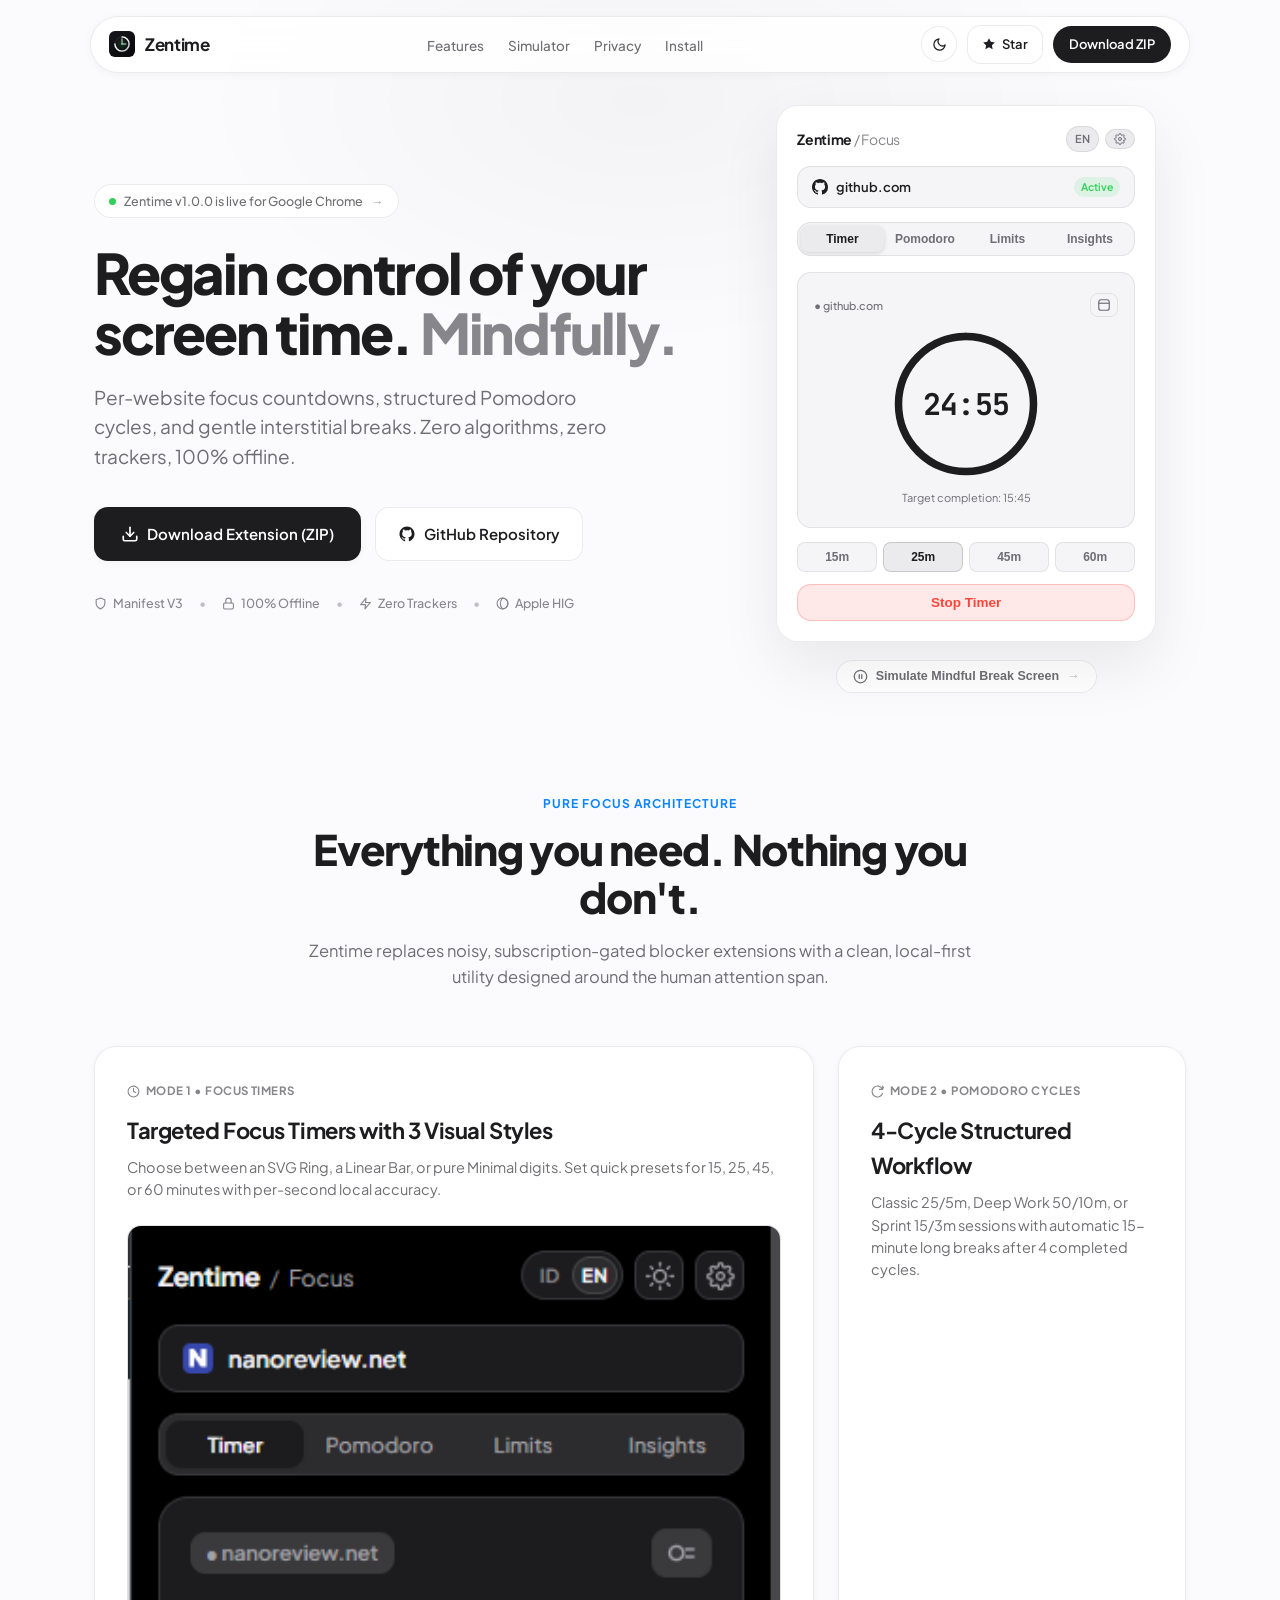
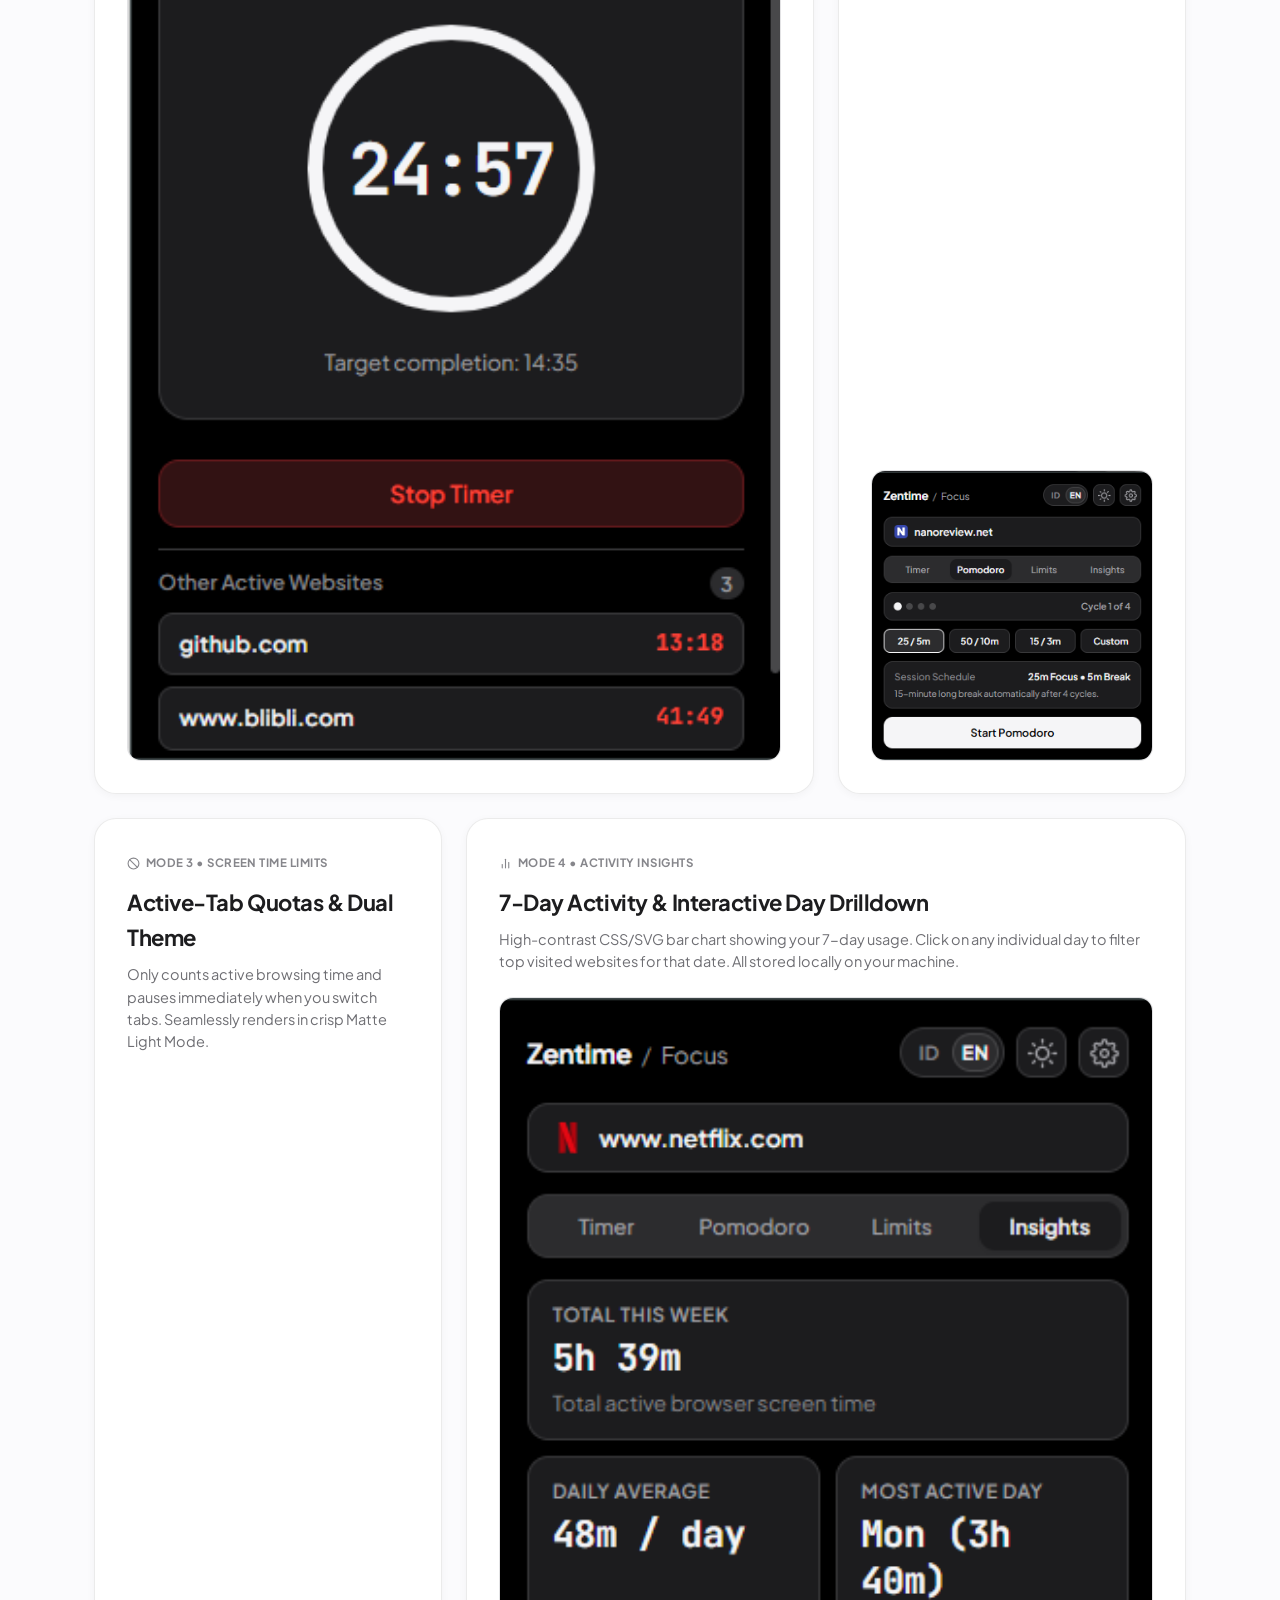
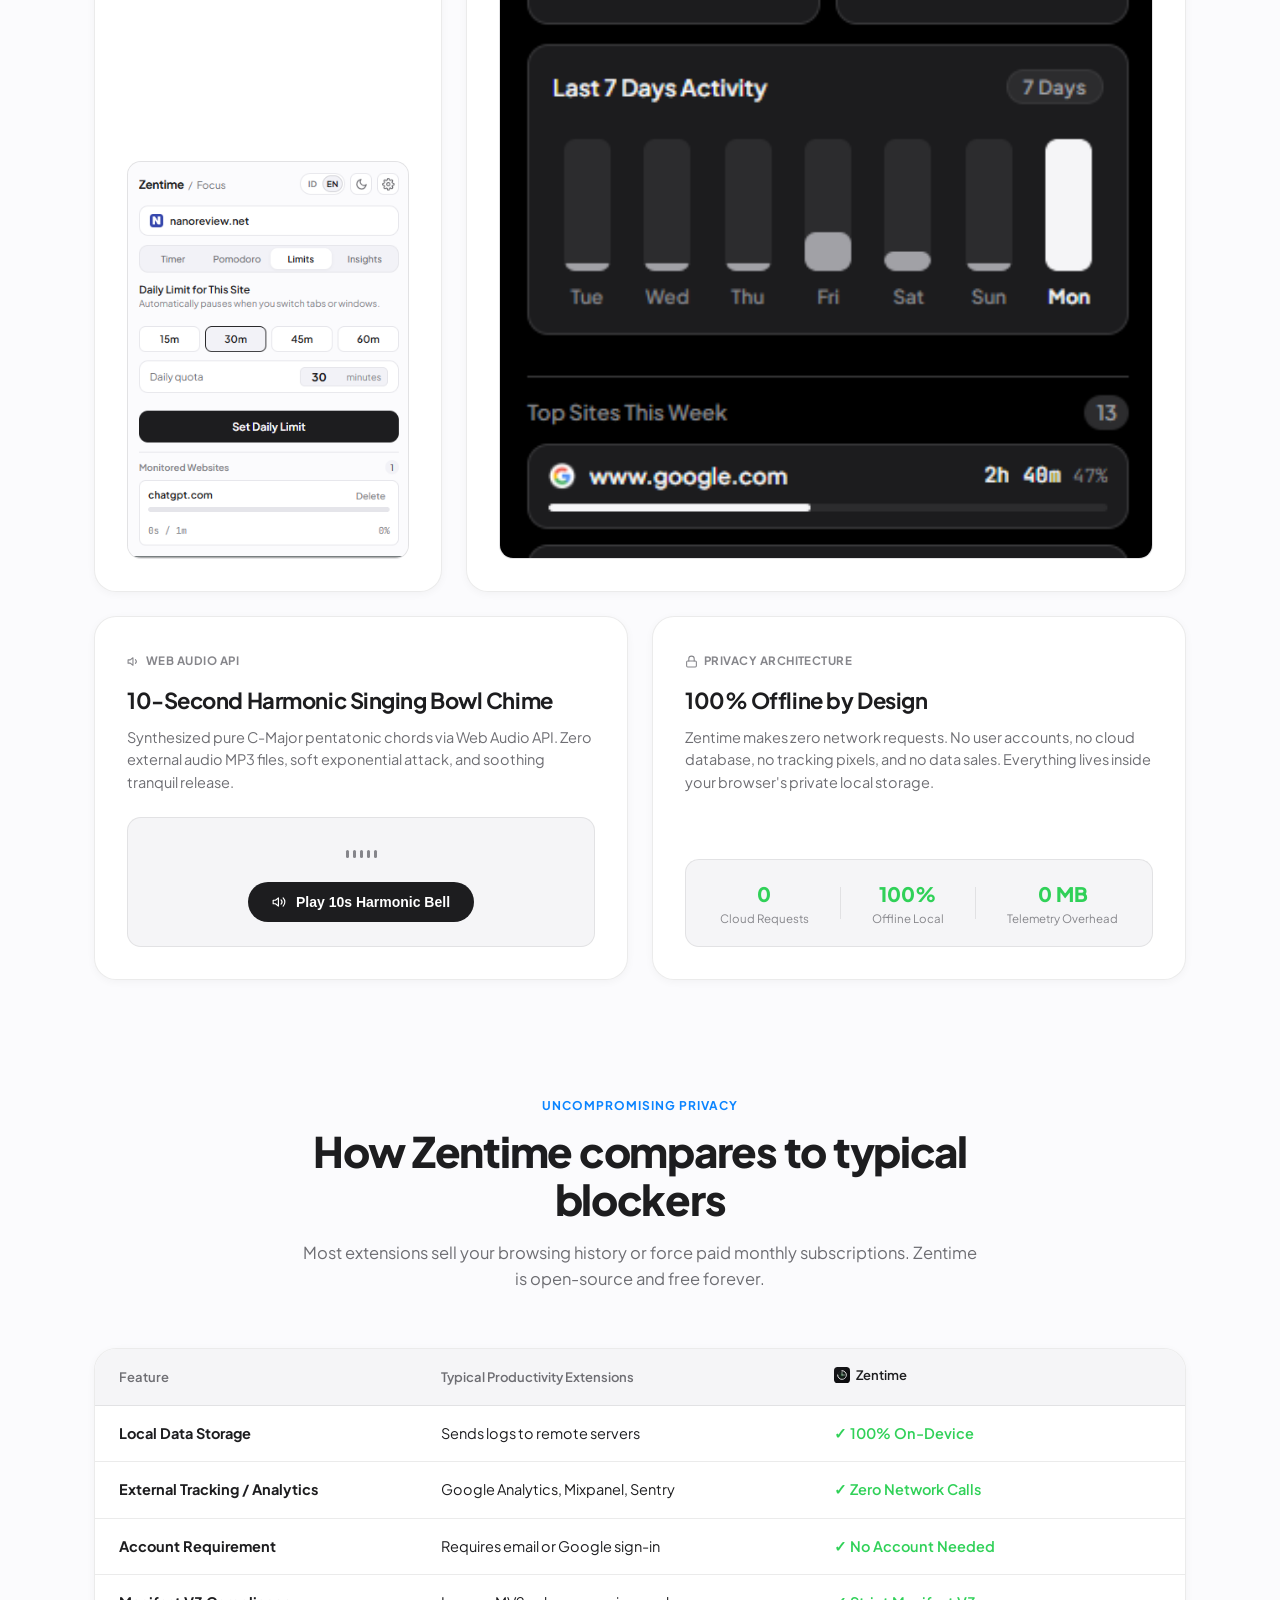
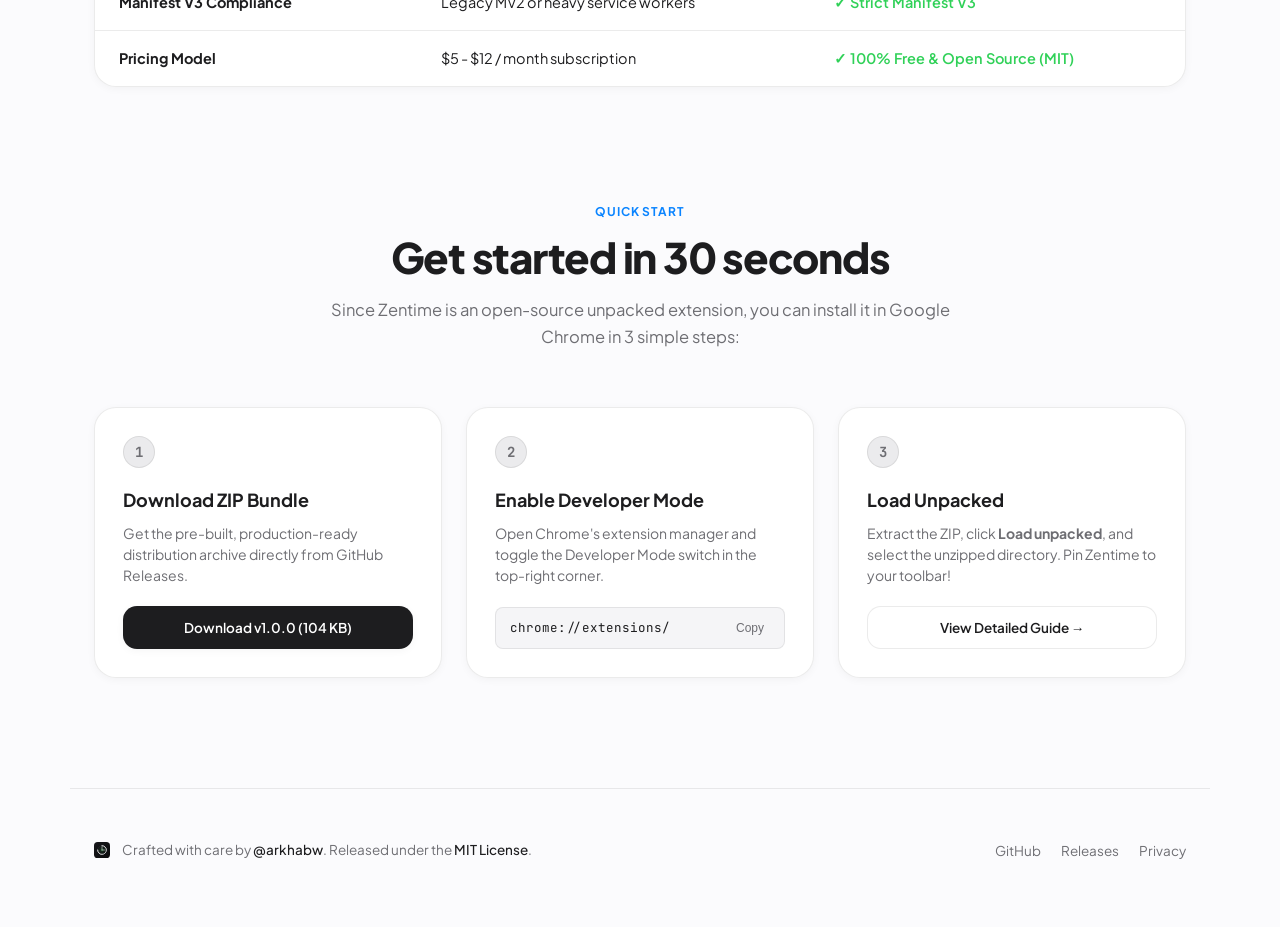
==== docs/index.html @ 9d4a91a0 "feat(branding): apply modern Zen Chrono logo, eliminate icon slop, and upgrade welcome entrance anim" ====
<!DOCTYPE html>
<html lang="en" data-theme="dark">
<head>
  <meta charset="UTF-8">
  <meta name="viewport" content="width=device-width, initial-scale=1.0">
  <title>Zentime — Mindful Focus Countdown & Screen Time Limiter for Chrome</title>
  
  <!-- Meta & SEO -->
  <meta name="description" content="A clean, distraction-free Chrome extension for site-specific focus countdowns, Pomodoro workflows, and daily screen time limits. 100% offline and private.">
  <meta name="keywords" content="chrome extension, focus timer, pomodoro, screen time, productivity, digital wellbeing, website blocker">
  <meta name="author" content="arkhabw">

  <!-- Open Graph / Social Cards -->
  <meta property="og:type" content="website">
  <meta property="og:title" content="Zentime — Mindful Focus Countdown & Screen Time Limiter">
  <meta property="og:description" content="Regain control of your screen time with precision per-website timers and gentle interstitial breaks. Zero trackers, 100% offline.">
  <meta property="og:image" content="assets/preview-timer.png">

  <!-- Favicon -->
  <link rel="icon" type="image/png" sizes="16x16" href="icons/icon16.png">
  <link rel="icon" type="image/png" sizes="48x48" href="icons/icon48.png">
  <link rel="icon" type="image/png" sizes="128x128" href="icons/icon128.png">

  <link rel="stylesheet" href="landing.css">
</head>
<body>

  <!-- Ambient Glow Background -->
  <div class="ambient-glow"></div>

  <!-- Welcome Entrance Curtain (Mindful Zen Reveal) -->
  <div class="welcome-overlay" id="welcomeOverlay" role="dialog" aria-modal="true" aria-label="Welcome to Zentime">
    <div class="welcome-emblem-wrap">
      <div class="welcome-emblem-glow"></div>
      <svg class="welcome-enso-svg" viewBox="0 0 120 120" width="88" height="88">
        <defs>
          <linearGradient id="welcomeArcGrad" x1="0%" y1="0%" x2="100%" y2="100%">
            <stop offset="0%" stop-color="#FFFFFF"/>
            <stop offset="100%" stop-color="#A1A1AA"/>
          </linearGradient>
          <radialGradient id="welcomeAura" cx="50%" cy="50%" r="50%">
            <stop offset="0%" stop-color="#30D158" stop-opacity="0.32"/>
            <stop offset="100%" stop-color="#30D158" stop-opacity="0"/>
          </radialGradient>
        </defs>
        <!-- Orbit track -->
        <circle class="welcome-orbit" cx="60" cy="60" r="44"/>
        <!-- Soft focus aura -->
        <circle cx="60" cy="60" r="44" fill="url(#welcomeAura)"/>
        <!-- Active 270° Enso Ring (animated draw) -->
        <path class="welcome-arc" d="M 60 16 A 44 44 0 1 1 16 60"/>
        <!-- Baton Hands (spring entrance) -->
        <line class="welcome-hand hand-hour" x1="60" y1="60" x2="60" y2="30"/>
        <line class="welcome-hand hand-minute" x1="60" y1="60" x2="84" y2="60"/>
        <!-- Emerald Zen Center -->
        <circle class="welcome-pivot" cx="60" cy="60" r="5"/>
        <circle cx="60" cy="60" r="2" fill="#FFFFFF"/>
      </svg>
    </div>
    <h1 class="welcome-title">Zentime</h1>
    <p class="welcome-sub">Inhale focus &bull; Exhale distraction</p>
    <div class="welcome-hint">Click anywhere to enter</div>
  </div>

  <!-- Floating Navigation Bar -->
  <header class="navbar-wrapper">
    <nav class="navbar">
      <a href="#" class="nav-brand">
        <img src="icons/icon.svg" alt="Zentime" class="nav-logo" width="26" height="26">
        <span>Zentime</span>
      </a>

      <ul class="nav-links">
        <li><a href="#features" class="nav-link">Features</a></li>
        <li><a href="#simulation" class="nav-link">Simulator</a></li>
        <li><a href="#privacy" class="nav-link">Privacy</a></li>
        <li><a href="#download" class="nav-link">Install</a></li>
      </ul>

      <div class="nav-actions">
        <button id="themeToggleBtn" class="theme-toggle-btn" type="button" aria-label="Toggle Theme">
          <svg class="theme-icon-sun" width="15" height="15" viewBox="0 0 24 24" fill="none" stroke="currentColor" stroke-width="2" stroke-linecap="round" stroke-linejoin="round">
            <circle cx="12" cy="12" r="5"></circle>
            <line x1="12" y1="1" x2="12" y2="3"></line>
            <line x1="12" y1="21" x2="12" y2="23"></line>
            <line x1="4.22" y1="4.22" x2="5.64" y2="5.64"></line>
            <line x1="18.36" y1="18.36" x2="19.78" y2="19.78"></line>
            <line x1="1" y1="12" x2="3" y2="12"></line>
            <line x1="21" y1="12" x2="23" y2="12"></line>
            <line x1="4.22" y1="19.78" x2="5.64" y2="18.36"></line>
            <line x1="18.36" y1="5.64" x2="19.78" y2="4.22"></line>
          </svg>
          <svg class="theme-icon-moon" width="15" height="15" viewBox="0 0 24 24" fill="none" stroke="currentColor" stroke-width="2" stroke-linecap="round" stroke-linejoin="round" style="display: none;">
            <path d="M21 12.79A9 9 0 1 1 11.21 3 7 7 0 0 0 21 12.79z"></path>
          </svg>
        </button>
        <a href="https://github.com/arkhabw/Zentime" target="_blank" rel="noopener noreferrer" class="btn-secondary" style="padding: 8px 14px; font-size: 13px; display: inline-flex; align-items: center; gap: 6px;">
          <svg width="14" height="14" viewBox="0 0 24 24" fill="currentColor">
            <path d="M12 2l3.09 6.26L22 9.27l-5 4.87 1.18 6.88L12 17.77l-6.18 3.25L7 14.14 2 9.27l6.91-1.01L12 2z"/>
          </svg>
          <span>Star</span>
        </a>
        <a href="https://github.com/arkhabw/Zentime/releases/download/v1.0.0/zentime-v1.0.0.zip" class="btn-nav-download">
          Download ZIP
        </a>
      </div>
    </nav>
  </header>

  <!-- Hero Section -->
  <main>
    <section class="hero-section">
      <!-- Left Hero Content -->
      <div class="hero-content scroll-reveal">
        <a href="https://github.com/arkhabw/Zentime/releases/tag/v1.0.0" target="_blank" rel="noopener" class="version-pill">
          <span class="pill-dot"></span>
          <span>Zentime v1.0.0 is live for Google Chrome</span>
          <span style="opacity: 0.6;">→</span>
        </a>

        <h1 class="hero-title">
          Regain control of your screen time. <span>Mindfully.</span>
        </h1>

        <p class="hero-desc">
          Per-website focus countdowns, structured Pomodoro cycles, and gentle interstitial breaks. Zero algorithms, zero trackers, 100% offline.
        </p>

        <div class="hero-ctas">
          <a href="https://github.com/arkhabw/Zentime/releases/download/v1.0.0/zentime-v1.0.0.zip" class="btn-primary">
            <svg width="18" height="18" viewBox="0 0 24 24" fill="none" stroke="currentColor" stroke-width="2.2" stroke-linecap="round" stroke-linejoin="round">
              <path d="M21 15v4a2 2 0 0 1-2 2H5a2 2 0 0 1-2-2v-4"></path>
              <polyline points="7 10 12 15 17 10"></polyline>
              <line x1="12" y1="15" x2="12" y2="3"></line>
            </svg>
            Download Extension (ZIP)
          </a>

          <a href="https://github.com/arkhabw/Zentime" target="_blank" rel="noopener" class="btn-secondary">
            <svg width="18" height="18" viewBox="0 0 24 24" fill="currentColor">
              <path fill-rule="evenodd" clip-rule="evenodd" d="M12 2C6.477 2 2 6.484 2 12.017c0 4.425 2.865 8.18 6.839 9.504.5.092.682-.217.682-.483 0-.237-.008-.868-.013-1.703-2.782.605-3.369-1.343-3.369-1.343-.454-1.158-1.11-1.466-1.11-1.466-.908-.62.069-.608.069-.608 1.003.07 1.53 1.032 1.53 1.032.892 1.53 2.341 1.088 2.91.832.092-.647.35-1.088.636-1.338-2.22-.253-4.555-1.113-4.555-4.951 0-1.093.39-1.988 1.029-2.688-.103-.253-.446-1.272.098-2.65 0 0 .84-.27 2.75 1.026A9.564 9.564 0 0112 6.844c.85.004 1.705.115 2.504.337 1.909-1.296 2.747-1.027 2.747-1.027.546 1.379.202 2.398.1 2.651.64.7 1.028 1.595 1.028 2.688 0 3.848-2.339 4.695-4.566 4.943.359.309.678.92.678 1.855 0 1.338-.012 2.419-.012 2.747 0 .268.18.58.688.482A10.019 10.019 0 0022 12.017C22 6.484 17.522 2 12 2z"/>
            </svg>
            GitHub Repository
          </a>
        </div>

        <div class="hero-badges">
          <span class="badge-item">
            <svg width="13" height="13" viewBox="0 0 24 24" fill="none" stroke="currentColor" stroke-width="2" stroke-linecap="round" stroke-linejoin="round"><path d="M12 22s8-4 8-10V5l-8-3-8 3v7c0 6 8 10 8 10z"/></svg>
            <span>Manifest V3</span>
          </span>
          <span class="badge-dot">•</span>
          <span class="badge-item">
            <svg width="13" height="13" viewBox="0 0 24 24" fill="none" stroke="currentColor" stroke-width="2" stroke-linecap="round" stroke-linejoin="round"><rect x="3" y="11" width="18" height="11" rx="2" ry="2"></rect><path d="M7 11V7a5 5 0 0 1 10 0v4"></path></svg>
            <span>100% Offline</span>
          </span>
          <span class="badge-dot">•</span>
          <span class="badge-item">
            <svg width="13" height="13" viewBox="0 0 24 24" fill="none" stroke="currentColor" stroke-width="2" stroke-linecap="round" stroke-linejoin="round"><polygon points="13 2 3 14 12 14 11 22 21 10 12 10 13 2"></polygon></svg>
            <span>Zero Trackers</span>
          </span>
          <span class="badge-dot">•</span>
          <span class="badge-item">
            <svg width="13" height="13" viewBox="0 0 24 24" fill="none" stroke="currentColor" stroke-width="2" stroke-linecap="round" stroke-linejoin="round"><circle cx="12" cy="12" r="10"></circle><path d="M12 2a14.5 14.5 0 0 0 0 20 10 10 0 0 0 0-20"></path></svg>
            <span>Apple HIG</span>
          </span>
        </div>
      </div>

      <!-- Right: Interactive Live Simulator Widget -->
      <div class="widget-container scroll-reveal" id="simulation">
        <div class="widget-frame">
          <!-- Widget Header -->
          <div class="widget-header">
            <div class="widget-brand">Zentime <span>/ Focus</span></div>
            <div class="widget-header-controls">
              <span class="lang-pill">EN</span>
              <span class="lang-pill" aria-label="Settings" style="display: inline-flex; align-items: center; justify-content: center;">
                <svg width="12" height="12" viewBox="0 0 24 24" fill="none" stroke="currentColor" stroke-width="2" stroke-linecap="round" stroke-linejoin="round">
                  <circle cx="12" cy="12" r="3"></circle>
                  <path d="M19.4 15a1.65 1.65 0 0 0 .33 1.82l.06.06a2 2 0 0 1 0 2.83 2 2 0 0 1-2.83 0l-.06-.06a1.65 1.65 0 0 0-1.82-.33 1.65 1.65 0 0 0-1 1.51V21a2 2 0 0 1-2 2 2 2 0 0 1-2-2v-.09A1.65 1.65 0 0 0 9 19.4a1.65 1.65 0 0 0-1.82.33l-.06.06a2 2 0 0 1-2.83 0 2 2 0 0 1 0-2.83l.06-.06a1.65 1.65 0 0 0 .33-1.82 1.65 1.65 0 0 0-1.51-1H3a2 2 0 0 1-2-2 2 2 0 0 1 2-2h.09A1.65 1.65 0 0 0 4.6 9a1.65 1.65 0 0 0-.33-1.82l-.06-.06a2 2 0 0 1 0-2.83 2 2 0 0 1 2.83 0l.06.06a1.65 1.65 0 0 0 1.82.33H9a1.65 1.65 0 0 0 1-1.51V3a2 2 0 0 1 2-2 2 2 0 0 1 2 2v.09a1.65 1.65 0 0 0 1 1.51 1.65 1.65 0 0 0 1.82-.33l.06-.06a2 2 0 0 1 2.83 0 2 2 0 0 1 0 2.83l-.06.06a1.65 1.65 0 0 0-.33 1.82V9a1.65 1.65 0 0 0 1.51 1H21a2 2 0 0 1 2 2 2 2 0 0 1-2 2h-.09a1.65 1.65 0 0 0-1.51 1z"></path>
                </svg>
              </span>
            </div>
          </div>

          <!-- Active Target Site Bar -->
          <div class="widget-domain-bar">
            <div class="domain-left">
              <svg width="16" height="16" viewBox="0 0 24 24" fill="currentColor">
                <path d="M12 0C5.37 0 0 5.37 0 12c0 5.31 3.435 9.795 8.205 11.385.6.105.825-.255.825-.57 0-.285-.015-1.23-.015-2.235-3.015.555-3.795-.735-4.035-1.41-.135-.345-.72-1.41-1.23-1.695-.42-.225-1.02-.78-.015-.795.945-.015 1.62.87 1.845 1.23 1.08 1.815 2.805 1.305 3.495.99.105-.78.42-1.305.765-1.605-2.67-.3-5.46-1.335-5.46-5.925 0-1.305.465-2.385 1.23-3.225-.12-.3-.54-1.53.12-3.18 0 0 1.005-.315 3.3 1.23.96-.27 1.98-.405 3-.405s2.04.135 3 .405c2.295-1.56 3.3-1.23 3.3-1.23.66 1.65.24 2.88.12 3.18.765.84 1.23 1.905 1.23 3.225 0 4.605-2.805 5.625-5.475 5.925.435.375.81 1.095.81 2.22 0 1.605-.015 2.895-.015 3.3 0 .315.225.69.825.57A12.02 12.02 0 0024 12c0-6.63-5.37-12-12-12z"/>
              </svg>
              <span>github.com</span>
            </div>
            <span class="domain-live-tag">Active</span>
          </div>

          <!-- Segmented Navigation -->
          <div class="widget-segmented">
            <button class="seg-btn active" data-tab="timer" type="button">Timer</button>
            <button class="seg-btn" data-tab="pomodoro" type="button">Pomodoro</button>
            <button class="seg-btn" data-tab="limits" type="button">Limits</button>
            <button class="seg-btn" data-tab="insights" type="button">Insights</button>
          </div>

          <!-- TAB 1: TIMER VIEW -->
          <div id="widgetModeTimer" class="widget-mode-view">
            <div class="ring-timer-card">
              <div class="ring-card-header">
                <span class="ring-card-tag">● github.com</span>
                <button id="heroSwitchStyleBtn" class="ring-style-btn" type="button" title="Switch Visual Style">
                  <svg width="14" height="14" viewBox="0 0 24 24" fill="none" stroke="currentColor" stroke-width="2">
                    <rect x="3" y="3" width="18" height="18" rx="4"></rect>
                    <line x1="3" y1="9" x2="21" y2="9"></line>
                  </svg>
                </button>
              </div>

              <!-- Circular Ring -->
              <div class="svg-ring-wrapper" id="heroRingWrapper">
                <svg class="svg-ring" viewBox="0 0 160 160">
                  <circle class="ring-track" cx="80" cy="80" r="72"></circle>
                  <circle class="ring-fill" id="heroRingFill" cx="80" cy="80" r="72"></circle>
                </svg>
                <div class="ring-countdown-digits" id="heroCountdownDigits">24:57</div>
              </div>

              <!-- Linear Bar (Alternative Style) -->
              <div id="heroLinearBar" style="display: none; width: 100%; height: 6px; background: var(--border); border-radius: 99px; margin-bottom: 12px; overflow: hidden;">
                <div id="heroLinearFill" style="height: 100%; width: 75%; background: var(--text-main); border-radius: 99px;"></div>
              </div>

              <div class="ring-target-text">Target completion: 15:45</div>
            </div>

            <!-- Presets -->
            <div class="widget-presets">
              <button class="preset-chip" data-mins="15" type="button">15m</button>
              <button class="preset-chip active" data-mins="25" type="button">25m</button>
              <button class="preset-chip" data-mins="45" type="button">45m</button>
              <button class="preset-chip" data-mins="60" type="button">60m</button>
            </div>

            <!-- Stop/Start Action -->
            <button id="heroTimerActionBtn" class="widget-action-btn btn-stop" type="button">
              Stop Timer
            </button>
          </div>

          <!-- TAB 2: POMODORO VIEW -->
          <div id="widgetModePomodoro" class="widget-mode-view" style="display: none; width: 100%;">
            <div style="background: var(--bg-surface-elevated); border: 1px solid var(--border); border-radius: var(--radius-md); padding: 16px; margin-bottom: 14px; text-align: center;">
              <div style="display: flex; justify-content: space-between; align-items: center; margin-bottom: 12px;">
                <div style="display: flex; gap: 6px;">
                  <span style="color: var(--text-main);">●</span>
                  <span style="color: var(--text-faint);">○</span>
                  <span style="color: var(--text-faint);">○</span>
                  <span style="color: var(--text-faint);">○</span>
                </div>
                <span style="font-size: 11.5px; color: var(--text-muted); font-weight: 600;">Cycle 1 of 4</span>
              </div>
              <div style="font-size: 13px; font-weight: 700; margin-bottom: 4px;">25m Focus • 5m Break</div>
              <p style="font-size: 11.5px; color: var(--text-faint);">15-minute long break automatically after 4 cycles.</p>
            </div>
            <button class="widget-action-btn btn-start" type="button">Start Pomodoro</button>
          </div>

          <!-- TAB 3: LIMITS VIEW -->
          <div id="widgetModeLimits" class="widget-mode-view" style="display: none; width: 100%;">
            <div style="background: var(--bg-surface-elevated); border: 1px solid var(--border); border-radius: var(--radius-md); padding: 14px; margin-bottom: 14px; text-align: left;">
              <div style="font-size: 12px; font-weight: 700; margin-bottom: 4px;">Daily Limit for github.com</div>
              <p style="font-size: 11px; color: var(--text-faint); margin-bottom: 10px;">Only counts when tab is active.</p>
              <div style="display: flex; justify-content: space-between; align-items: center; background: var(--bg-subtle); padding: 8px 12px; border-radius: var(--radius-sm);">
                <span style="font-size: 12px; color: var(--text-muted);">Daily Quota:</span>
                <span style="font-family: var(--font-mono); font-weight: 700;">30 minutes</span>
              </div>
            </div>
            <button class="widget-action-btn btn-start" type="button">Set Daily Limit</button>
          </div>

          <!-- TAB 4: INSIGHTS VIEW -->
          <div id="widgetModeInsights" class="widget-mode-view" style="display: none; width: 100%;">
            <div style="background: var(--bg-surface-elevated); border: 1px solid var(--border); border-radius: var(--radius-md); padding: 14px; margin-bottom: 14px; width: 100%;">
              <div style="display: flex; justify-content: space-between; font-size: 11.5px; color: var(--text-muted); margin-bottom: 12px;">
                <span>Total This Week: <strong>5h 39m</strong></span>
                <span>Avg: <strong>48m/d</strong></span>
              </div>
              <!-- Mini 7-day bar chart -->
              <div style="display: flex; align-items: flex-end; justify-content: space-between; height: 50px; padding: 0 4px; gap: 6px;">
                <div style="flex: 1; height: 15%; background: var(--border); border-radius: 3px;"></div>
                <div style="flex: 1; height: 20%; background: var(--border); border-radius: 3px;"></div>
                <div style="flex: 1; height: 18%; background: var(--border); border-radius: 3px;"></div>
                <div style="flex: 1; height: 45%; background: var(--border); border-radius: 3px;"></div>
                <div style="flex: 1; height: 25%; background: var(--border); border-radius: 3px;"></div>
                <div style="flex: 1; height: 15%; background: var(--border); border-radius: 3px;"></div>
                <div style="flex: 1; height: 95%; background: var(--text-main); border-radius: 3px;"></div>
              </div>
              <div style="display: flex; justify-content: space-between; font-size: 9.5px; color: var(--text-faint); margin-top: 6px;">
                <span>Tue</span><span>Wed</span><span>Thu</span><span>Fri</span><span>Sat</span><span>Sun</span><strong style="color: var(--text-main);">Mon</strong>
              </div>
            </div>
          </div>
        </div>

        <!-- Trigger Break Screen Simulator -->
        <button id="triggerBreakSimBtn" class="btn-trigger-simulator" type="button">
          <svg width="15" height="15" viewBox="0 0 24 24" fill="none" stroke="currentColor" stroke-width="2" stroke-linecap="round" stroke-linejoin="round">
            <circle cx="12" cy="12" r="10"></circle>
            <line x1="10" y1="15" x2="10" y2="9"></line>
            <line x1="14" y1="15" x2="14" y2="9"></line>
          </svg>
          <span>Simulate Mindful Break Screen</span>
          <span style="opacity: 0.5;">→</span>
        </button>
      </div>
    </section>

    <!-- Bento Grid Showcase Section -->
    <section class="section-wrapper" id="features">
      <div class="section-header scroll-reveal">
        <span class="section-tag">Pure Focus Architecture</span>
        <h2 class="section-title">Everything you need. Nothing you don't.</h2>
        <p class="section-desc">
          Zentime replaces noisy, subscription-gated blocker extensions with a clean, local-first utility designed around the human attention span.
        </p>
      </div>

      <div class="bento-grid">
        <!-- Card 1: Precision Focus Countdown -->
        <div class="bento-card bento-col-8 scroll-reveal">
          <div class="bento-card-top">
            <span class="bento-badge">
              <svg width="13" height="13" viewBox="0 0 24 24" fill="none" stroke="currentColor" stroke-width="2" stroke-linecap="round" stroke-linejoin="round"><circle cx="12" cy="12" r="10"></circle><polyline points="12 6 12 12 16 14"></polyline></svg>
              <span>Mode 1 • Focus Timers</span>
            </span>
            <h3 class="bento-title">Targeted Focus Timers with 3 Visual Styles</h3>
            <p class="bento-desc">
              Choose between an SVG Ring, a Linear Bar, or pure Minimal digits. Set quick presets for 15, 25, 45, or 60 minutes with per-second local accuracy.
            </p>
          </div>
          <div class="bento-visual">
            <img src="assets/preview-timer.png" alt="Zentime Active Countdown Preview" loading="lazy">
          </div>
        </div>

        <!-- Card 2: Pomodoro Cycles -->
        <div class="bento-card bento-col-4 scroll-reveal">
          <div class="bento-card-top">
            <span class="bento-badge">
              <svg width="13" height="13" viewBox="0 0 24 24" fill="none" stroke="currentColor" stroke-width="2" stroke-linecap="round" stroke-linejoin="round"><path d="M21.5 2v6h-6M21.34 15.57a10 10 0 1 1-.57-8.38l5.67-5.67"/></svg>
              <span>Mode 2 • Pomodoro Cycles</span>
            </span>
            <h3 class="bento-title">4-Cycle Structured Workflow</h3>
            <p class="bento-desc">
              Classic 25/5m, Deep Work 50/10m, or Sprint 15/3m sessions with automatic 15-minute long breaks after 4 completed cycles.
            </p>
          </div>
          <div class="bento-visual">
            <img src="assets/preview-pomodoro.png" alt="Zentime Pomodoro Preview" loading="lazy">
          </div>
        </div>

        <!-- Card 3: Daily Quotas & Light Theme -->
        <div class="bento-card bento-col-4 scroll-reveal">
          <div class="bento-card-top">
            <span class="bento-badge">
              <svg width="13" height="13" viewBox="0 0 24 24" fill="none" stroke="currentColor" stroke-width="2" stroke-linecap="round" stroke-linejoin="round"><circle cx="12" cy="12" r="10"></circle><line x1="4.93" y1="4.93" x2="19.07" y2="19.07"></line></svg>
              <span>Mode 3 • Screen Time Limits</span>
            </span>
            <h3 class="bento-title">Active-Tab Quotas & Dual Theme</h3>
            <p class="bento-desc">
              Only counts active browsing time and pauses immediately when you switch tabs. Seamlessly renders in crisp Matte Light Mode.
            </p>
          </div>
          <div class="bento-visual">
            <img src="assets/preview-limits-light.png" alt="Zentime Limits in Light Mode Preview" loading="lazy">
          </div>
        </div>

        <!-- Card 4: Screen Time Analytics -->
        <div class="bento-card bento-col-8 scroll-reveal">
          <div class="bento-card-top">
            <span class="bento-badge">
              <svg width="13" height="13" viewBox="0 0 24 24" fill="none" stroke="currentColor" stroke-width="2" stroke-linecap="round" stroke-linejoin="round"><line x1="18" y1="20" x2="18" y2="10"></line><line x1="12" y1="20" x2="12" y2="4"></line><line x1="6" y1="20" x2="6" y2="14"></line></svg>
              <span>Mode 4 • Activity Insights</span>
            </span>
            <h3 class="bento-title">7-Day Activity & Interactive Day Drilldown</h3>
            <p class="bento-desc">
              High-contrast CSS/SVG bar chart showing your 7-day usage. Click on any individual day to filter top visited websites for that date. All stored locally on your machine.
            </p>
          </div>
          <div class="bento-visual">
            <img src="assets/preview-insights.png" alt="Zentime Insights Analytics Preview" loading="lazy">
          </div>
        </div>

        <!-- Card 5: Audio Chime -->
        <div class="bento-card bento-col-6 scroll-reveal">
          <div class="bento-card-top">
            <span class="bento-badge">
              <svg width="13" height="13" viewBox="0 0 24 24" fill="none" stroke="currentColor" stroke-width="2" stroke-linecap="round" stroke-linejoin="round"><polygon points="11 5 6 9 2 9 2 15 6 15 11 19 11 5"></polygon><path d="M15.54 8.46a5 5 0 0 1 0 7.07"></path></svg>
              <span>Web Audio API</span>
            </span>
            <h3 class="bento-title">10-Second Harmonic Singing Bowl Chime</h3>
            <p class="bento-desc">
              Synthesized pure C-Major pentatonic chords via Web Audio API. Zero external audio MP3 files, soft exponential attack, and soothing tranquil release.
            </p>
          </div>
          <div class="audio-preview-box">
            <div class="chime-waves">
              <span class="wave-bar"></span>
              <span class="wave-bar"></span>
              <span class="wave-bar"></span>
              <span class="wave-bar"></span>
              <span class="wave-bar"></span>
            </div>
            <button id="playChimeBtn" class="chime-btn" type="button">
              <svg width="14" height="14" viewBox="0 0 24 24" fill="none" stroke="currentColor" stroke-width="2" stroke-linecap="round" stroke-linejoin="round"><polygon points="11 5 6 9 2 9 2 15 6 15 11 19 11 5"></polygon><path d="M19.07 4.93a10 10 0 0 1 0 14.14M15.54 8.46a5 5 0 0 1 0 7.07"></path></svg>
              <span>Play 10s Harmonic Bell</span>
            </button>
          </div>
        </div>

        <!-- Card 6: Zero Telemetry Guarantee -->
        <div class="bento-card bento-col-6 scroll-reveal">
          <div class="bento-card-top">
            <span class="bento-badge">
              <svg width="13" height="13" viewBox="0 0 24 24" fill="none" stroke="currentColor" stroke-width="2" stroke-linecap="round" stroke-linejoin="round"><rect x="3" y="11" width="18" height="11" rx="2" ry="2"></rect><path d="M7 11V7a5 5 0 0 1 10 0v4"></path></svg>
              <span>Privacy Architecture</span>
            </span>
            <h3 class="bento-title">100% Offline by Design</h3>
            <p class="bento-desc">
              Zentime makes zero network requests. No user accounts, no cloud database, no tracking pixels, and no data sales. Everything lives inside your browser's private local storage.
            </p>
          </div>
          <div style="background: var(--bg-surface-elevated); border: 1px solid var(--border); border-radius: var(--radius-md); padding: 18px; display: flex; align-items: center; justify-content: space-around; text-align: center;">
            <div>
              <div style="font-size: 20px; font-weight: 800; color: var(--accent-green);">0</div>
              <div style="font-size: 11.5px; color: var(--text-faint);">Cloud Requests</div>
            </div>
            <div style="width: 1px; height: 32px; background: var(--border);"></div>
            <div>
              <div style="font-size: 20px; font-weight: 800; color: var(--accent-green);">100%</div>
              <div style="font-size: 11.5px; color: var(--text-faint);">Offline Local</div>
            </div>
            <div style="width: 1px; height: 32px; background: var(--border);"></div>
            <div>
              <div style="font-size: 20px; font-weight: 800; color: var(--accent-green);">0 MB</div>
              <div style="font-size: 11.5px; color: var(--text-faint);">Telemetry Overhead</div>
            </div>
          </div>
        </div>
      </div>
    </section>

    <!-- Comparison & Privacy Section -->
    <section class="section-wrapper" id="privacy">
      <div class="section-header scroll-reveal">
        <span class="section-tag">Uncompromising Privacy</span>
        <h2 class="section-title">How Zentime compares to typical blockers</h2>
        <p class="section-desc">
          Most extensions sell your browsing history or force paid monthly subscriptions. Zentime is open-source and free forever.
        </p>
      </div>

      <div class="privacy-table-card scroll-reveal">
        <table class="comparison-table">
          <thead>
            <tr>
              <th>Feature</th>
              <th>Typical Productivity Extensions</th>
              <th>
                <span style="display: inline-flex; align-items: center; gap: 6px; color: var(--text-main);">
                  <img src="icons/icon.svg" alt="" width="16" height="16">
                  <span>Zentime</span>
                </span>
              </th>
            </tr>
          </thead>
          <tbody>
            <tr>
              <td><strong>Local Data Storage</strong></td>
              <td>Sends logs to remote servers</td>
              <td><span class="badge-yes">✓ 100% On-Device</span></td>
            </tr>
            <tr>
              <td><strong>External Tracking / Analytics</strong></td>
              <td>Google Analytics, Mixpanel, Sentry</td>
              <td><span class="badge-yes">✓ Zero Network Calls</span></td>
            </tr>
            <tr>
              <td><strong>Account Requirement</strong></td>
              <td>Requires email or Google sign-in</td>
              <td><span class="badge-yes">✓ No Account Needed</span></td>
            </tr>
            <tr>
              <td><strong>Manifest V3 Compliance</strong></td>
              <td>Legacy MV2 or heavy service workers</td>
              <td><span class="badge-yes">✓ Strict Manifest V3</span></td>
            </tr>
            <tr>
              <td><strong>Pricing Model</strong></td>
              <td>$5 - $12 / month subscription</td>
              <td><span class="badge-yes">✓ 100% Free & Open Source (MIT)</span></td>
            </tr>
          </tbody>
        </table>
      </div>
    </section>

    <!-- 3-Step Installation Section -->
    <section class="section-wrapper" id="download">
      <div class="section-header scroll-reveal">
        <span class="section-tag">Quick Start</span>
        <h2 class="section-title">Get started in 30 seconds</h2>
        <p class="section-desc">
          Since Zentime is an open-source unpacked extension, you can install it in Google Chrome in 3 simple steps:
        </p>
      </div>

      <div class="steps-grid scroll-reveal">
        <!-- Step 1 -->
        <div class="step-card">
          <div class="step-num">1</div>
          <h3 class="step-title">Download ZIP Bundle</h3>
          <p class="step-desc">
            Get the pre-built, production-ready distribution archive directly from GitHub Releases.
          </p>
          <a href="https://github.com/arkhabw/Zentime/releases/download/v1.0.0/zentime-v1.0.0.zip" class="btn-primary" style="padding: 10px 16px; font-size: 13.5px; justify-content: center;">
            Download v1.0.0 (104 KB)
          </a>
        </div>

        <!-- Step 2 -->
        <div class="step-card">
          <div class="step-num">2</div>
          <h3 class="step-title">Enable Developer Mode</h3>
          <p class="step-desc">
            Open Chrome's extension manager and toggle the Developer Mode switch in the top-right corner.
          </p>
          <div class="code-box">
            <span>chrome://extensions/</span>
            <button id="copyExtPathBtn" class="btn-copy" type="button">Copy</button>
          </div>
        </div>

        <!-- Step 3 -->
        <div class="step-card">
          <div class="step-num">3</div>
          <h3 class="step-title">Load Unpacked</h3>
          <p class="step-desc">
            Extract the ZIP, click <strong>Load unpacked</strong>, and select the unzipped directory. Pin Zentime to your toolbar!
          </p>
          <a href="https://github.com/arkhabw/Zentime#installation-developer-mode" target="_blank" rel="noopener" class="btn-secondary" style="padding: 10px 16px; font-size: 13.5px; justify-content: center;">
            View Detailed Guide →
          </a>
        </div>
      </div>
    </section>
  </main>

  <!-- Interactive Mindful Break Modal (Simulator) -->
  <div class="modal-overlay" id="breakModalOverlay" role="dialog" aria-modal="true" aria-labelledby="modalTitle">
    <div class="break-card">
      <div class="breathe-wrapper">
        <div class="breathe-pulse"></div>
        <div class="breathe-core">
          <img src="icons/icon.svg" alt="Zentime" width="28" height="28">
        </div>
      </div>

      <div class="break-site-badge">
        <span class="break-domain">github.com</span>
        <span class="break-status-tag">Focus Session Ended</span>
      </div>

      <h2 class="break-title" id="modalTitle">Time for a Mindful Break</h2>
      <p class="break-desc">
        Your focus session for <strong>github.com</strong> has ended. Take a moment to step back and recharge.
      </p>

      <div class="break-stats-row">
        <div class="break-stat-col">
          <span class="stat-label">Used Today</span>
          <span class="stat-number">25m 00s</span>
        </div>
        <div class="stat-divider"></div>
        <div class="break-stat-col">
          <span class="stat-label">Session Status</span>
          <span class="stat-number" style="color: var(--accent-green);">Finished</span>
        </div>
      </div>

      <div class="break-actions">
        <button class="btn-break-continue js-close-modal" type="button">
          Continue to Website
        </button>
        <button class="btn-break-subtle js-close-modal" type="button">
          +5m Extra Focus
        </button>
        <button class="btn-break-subtle js-close-modal" type="button">
          Close This Tab
        </button>
      </div>
    </div>
  </div>

  <!-- Footer -->
  <footer class="footer">
    <div class="footer-left">
      <img src="icons/icon.svg" alt="" width="16" height="16">
      <span class="footer-text">
        Crafted with care by <a href="https://github.com/arkhabw" target="_blank" rel="noopener">@arkhabw</a>. Released under the <a href="https://github.com/arkhabw/Zentime/blob/main/LICENSE" target="_blank" rel="noopener">MIT License</a>.
      </span>
    </div>

    <ul class="footer-links">
      <li><a href="https://github.com/arkhabw/Zentime" target="_blank" rel="noopener">GitHub</a></li>
      <li><a href="https://github.com/arkhabw/Zentime/releases/tag/v1.0.0" target="_blank" rel="noopener">Releases</a></li>
      <li><a href="https://github.com/arkhabw/Zentime/blob/main/PRIVACY_POLICY.md" target="_blank" rel="noopener">Privacy</a></li>
    </ul>
  </footer>

  <script src="landing.js"></script>
</body>
</html>
---- docs/landing.css ----
/* landing.css - Zentime Landing Page Styles
   Crafted with strict Apple HIG / Anti-Slop Discipline
   Cupertino radii, continuous curvature, zero generic AI bloat
*/

@font-face {
  font-family: "Plus Jakarta Sans";
  src: url("fonts/PlusJakartaSans-Variable.woff2") format("woff2");
  font-weight: 200 800;
  font-display: swap;
}

@font-face {
  font-family: "JetBrains Mono";
  src: url("fonts/JetBrainsMono-Variable.woff2") format("woff2");
  font-weight: 400 800;
  font-display: swap;
}

:root {
  /* Obsidian Dark (Default) */
  --bg-page: #09090b;
  --bg-surface: #121215;
  --bg-surface-elevated: #1a1a1f;
  --bg-subtle: #202026;
  --bg-translucent: rgba(18, 18, 21, 0.78);

  --border: rgba(255, 255, 255, 0.08);
  --border-strong: rgba(255, 255, 255, 0.16);
  --border-focus: rgba(255, 255, 255, 0.4);

  --text-main: #f5f5f7;
  --text-muted: #a1a1a6;
  --text-faint: #6e6e73;
  --text-inverse: #09090b;

  --brand: #f5f5f7;
  --brand-hover: #ffffff;
  --brand-muted: rgba(245, 245, 247, 0.12);

  --accent-red: #ff453a;
  --accent-green: #30d158;
  --accent-blue: #0a84ff;
  --accent-orange: #ff9f0a;

  --radius-sm: 8px;
  --radius-md: 14px;
  --radius-lg: 22px;
  --radius-xl: 32px;
  --radius-full: 9999px;

  --font-sans: "Plus Jakarta Sans", -apple-system, BlinkMacSystemFont, "SF Pro Text", "Segoe UI", sans-serif;
  --font-mono: "JetBrains Mono", SFMono-Regular, Menlo, Monaco, Consolas, monospace;

  --ease-spring: cubic-bezier(0.16, 1, 0.3, 1);
  --ease-smooth: cubic-bezier(0.4, 0, 0.2, 1);

  --shadow-sm: 0 2px 8px rgba(0, 0, 0, 0.2);
  --shadow-md: 0 8px 30px rgba(0, 0, 0, 0.35);
  --shadow-lg: 0 20px 60px rgba(0, 0, 0, 0.5);
}

[data-theme="light"] {
  --bg-page: #fbfbfd;
  --bg-surface: #ffffff;
  --bg-surface-elevated: #f5f5f7;
  --bg-subtle: #ebebed;
  --bg-translucent: rgba(255, 255, 255, 0.82);

  --border: rgba(0, 0, 0, 0.08);
  --border-strong: rgba(0, 0, 0, 0.15);
  --border-focus: rgba(0, 0, 0, 0.35);

  --text-main: #1d1d1f;
  --text-muted: #6e6e73;
  --text-faint: #86868b;
  --text-inverse: #ffffff;

  --brand: #1d1d1f;
  --brand-hover: #000000;
  --brand-muted: rgba(29, 29, 31, 0.08);

  --shadow-sm: 0 2px 8px rgba(0, 0, 0, 0.04);
  --shadow-md: 0 10px 30px rgba(0, 0, 0, 0.06);
  --shadow-lg: 0 24px 60px rgba(0, 0, 0, 0.08);
}

* {
  box-sizing: border-box;
  margin: 0;
  padding: 0;
}

html {
  scroll-behavior: smooth;
  font-family: var(--font-sans);
  background-color: var(--bg-page);
  color: var(--text-main);
  text-rendering: optimizeLegibility;
  -webkit-font-smoothing: antialiased;
  -moz-osx-font-smoothing: grayscale;
}

body {
  min-height: 100vh;
  position: relative;
  overflow-x: hidden;
  line-height: 1.6;
}

/* Background Atmosphere */
.ambient-glow {
  position: fixed;
  top: -150px;
  left: 50%;
  transform: translateX(-50%);
  width: 900px;
  height: 500px;
  background: radial-gradient(ellipse, rgba(255, 255, 255, 0.04) 0%, transparent 70%);
  pointer-events: none;
  z-index: 0;
}

[data-theme="light"] .ambient-glow {
  background: radial-gradient(ellipse, rgba(0, 0, 0, 0.03) 0%, transparent 70%);
}

/* -------------------------------------------------------------
   Welcome Entrance Curtain (Mindful Zen Reveal)
   ------------------------------------------------------------- */
.welcome-overlay {
  position: fixed;
  inset: 0;
  background: var(--bg-page);
  display: flex;
  flex-direction: column;
  align-items: center;
  justify-content: center;
  z-index: 9999;
  cursor: pointer;
  user-select: none;
  transition: opacity 0.75s var(--ease-spring), filter 0.75s var(--ease-spring), visibility 0.75s var(--ease-spring);
}

.welcome-overlay.is-hidden {
  opacity: 0;
  filter: blur(12px);
  visibility: hidden;
  pointer-events: none;
}

.welcome-emblem-wrap {
  position: relative;
  width: 96px;
  height: 96px;
  margin-bottom: 24px;
  display: flex;
  align-items: center;
  justify-content: center;
}

.welcome-emblem-glow {
  position: absolute;
  inset: -24px;
  background: radial-gradient(circle, rgba(48, 209, 88, 0.25) 0%, transparent 68%);
  border-radius: 50%;
  animation: welcomeAuraPulse 2.4s ease-in-out infinite alternate;
  pointer-events: none;
}

.welcome-enso-svg {
  display: block;
  overflow: visible;
  filter: drop-shadow(0 8px 24px rgba(0, 0, 0, 0.35));
}

.welcome-orbit {
  fill: none;
  stroke: rgba(255, 255, 255, 0.08);
  stroke-width: 7;
}

[data-theme="light"] .welcome-orbit {
  stroke: rgba(0, 0, 0, 0.08);
}

.welcome-arc {
  fill: none;
  stroke: url(#welcomeArcGrad);
  stroke-width: 8;
  stroke-linecap: round;
  stroke-dasharray: 215;
  stroke-dashoffset: 215;
  animation: welcomeEnsoStroke 1.1s cubic-bezier(0.16, 1, 0.3, 1) 0.15s forwards;
}

[data-theme="light"] .welcome-arc {
  stroke: var(--text-main);
}

.welcome-hand {
  stroke: var(--text-main);
  stroke-width: 4.5;
  stroke-linecap: round;
  transform-origin: 60px 60px;
  opacity: 0;
}

.welcome-hand.hand-hour {
  animation: welcomeHandHour 0.9s cubic-bezier(0.34, 1.56, 0.64, 1) 0.5s forwards;
}

.welcome-hand.hand-minute {
  animation: welcomeHandMinute 0.9s cubic-bezier(0.34, 1.56, 0.64, 1) 0.65s forwards;
}

.welcome-pivot {
  fill: #30D158;
  transform-origin: 60px 60px;
  animation: welcomePivotPop 0.6s cubic-bezier(0.34, 1.56, 0.64, 1) 0.8s backwards;
}

.welcome-title {
  font-size: 26px;
  font-weight: 700;
  letter-spacing: -0.025em;
  color: var(--text-main);
  margin-bottom: 8px;
  opacity: 0;
  transform: translateY(8px);
  animation: welcomeTextFadeUp 0.8s cubic-bezier(0.16, 1, 0.3, 1) 0.6s forwards;
}

.welcome-sub {
  font-size: 13.5px;
  color: var(--text-muted);
  font-family: var(--font-mono);
  letter-spacing: 0.02em;
  opacity: 0;
  transform: translateY(8px);
  animation: welcomeTextFadeUp 0.8s cubic-bezier(0.16, 1, 0.3, 1) 0.75s forwards;
}

.welcome-hint {
  position: absolute;
  bottom: 32px;
  font-size: 11px;
  color: var(--text-faint);
  letter-spacing: 0.06em;
  text-transform: uppercase;
  opacity: 0;
  animation: welcomeTextFadeUp 0.8s ease 1.2s forwards;
}

@keyframes welcomeEnsoStroke {
  0% {
    stroke-dashoffset: 215;
  }
  100% {
    stroke-dashoffset: 0;
  }
}

@keyframes welcomeHandHour {
  0% {
    opacity: 0;
    transform: rotate(-30deg) scale(0.6);
  }
  100% {
    opacity: 1;
    transform: rotate(0deg) scale(1);
  }
}

@keyframes welcomeHandMinute {
  0% {
    opacity: 0;
    transform: rotate(-45deg) scale(0.6);
  }
  100% {
    opacity: 1;
    transform: rotate(0deg) scale(1);
  }
}

@keyframes welcomePivotPop {
  0% {
    transform: scale(0);
  }
  70% {
    transform: scale(1.3);
  }
  100% {
    transform: scale(1);
  }
}

@keyframes welcomeAuraPulse {
  0% {
    transform: scale(0.9);
    opacity: 0.4;
  }
  100% {
    transform: scale(1.15);
    opacity: 0.85;
  }
}

@keyframes welcomeTextFadeUp {
  0% {
    opacity: 0;
    transform: translateY(8px);
  }
  100% {
    opacity: 1;
    transform: translateY(0);
  }
}

/* -------------------------------------------------------------
   Navigation Bar
   ------------------------------------------------------------- */
.navbar-wrapper {
  position: sticky;
  top: 16px;
  width: 100%;
  max-width: 1140px;
  margin: 0 auto;
  padding: 0 20px;
  z-index: 1000;
}

.navbar {
  display: flex;
  align-items: center;
  justify-content: space-between;
  background: var(--bg-translucent);
  backdrop-filter: blur(20px);
  -webkit-backdrop-filter: blur(20px);
  border: 1px solid var(--border);
  border-radius: var(--radius-full);
  padding: 8px 18px;
  box-shadow: var(--shadow-sm);
  transition: border-color 0.2s ease, background 0.2s ease;
}

.nav-brand {
  display: flex;
  align-items: center;
  gap: 10px;
  text-decoration: none;
  color: var(--text-main);
  font-weight: 700;
  font-size: 17px;
  letter-spacing: -0.02em;
}

.nav-logo {
  width: 26px;
  height: 26px;
}

.nav-links {
  display: flex;
  align-items: center;
  gap: 24px;
  list-style: none;
}

.nav-link {
  text-decoration: none;
  color: var(--text-muted);
  font-size: 13.5px;
  font-weight: 500;
  transition: color 0.15s ease;
}

.nav-link:hover {
  color: var(--text-main);
}

.nav-actions {
  display: flex;
  align-items: center;
  gap: 10px;
}

.theme-toggle-btn {
  width: 36px;
  height: 36px;
  border-radius: var(--radius-full);
  border: 1px solid var(--border);
  background: var(--bg-surface);
  color: var(--text-main);
  display: flex;
  align-items: center;
  justify-content: center;
  cursor: pointer;
  transition: background 0.15s ease, border-color 0.15s ease;
}

.theme-toggle-btn:hover {
  background: var(--bg-subtle);
  border-color: var(--border-strong);
}

.btn-nav-download {
  display: inline-flex;
  align-items: center;
  gap: 6px;
  background: var(--brand);
  color: var(--text-inverse);
  padding: 8px 16px;
  border-radius: var(--radius-full);
  font-size: 13px;
  font-weight: 600;
  text-decoration: none;
  transition: transform 0.15s var(--ease-spring), opacity 0.15s ease;
}

.btn-nav-download:hover {
  opacity: 0.92;
  transform: translateY(-1px);
}

/* -------------------------------------------------------------
   Hero Section
   ------------------------------------------------------------- */
.hero-section {
  width: 100%;
  max-width: 1140px;
  margin: 48px auto 96px;
  padding: 0 24px;
  display: grid;
  grid-template-columns: 1.15fr 0.85fr;
  gap: 56px;
  align-items: center;
  position: relative;
  z-index: 1;
}

.hero-content {
  display: flex;
  flex-direction: column;
  align-items: flex-start;
}

.version-pill {
  display: inline-flex;
  align-items: center;
  gap: 8px;
  background: var(--bg-surface);
  border: 1px solid var(--border);
  padding: 6px 14px;
  border-radius: var(--radius-full);
  font-size: 12.5px;
  font-weight: 500;
  color: var(--text-muted);
  margin-bottom: 24px;
  text-decoration: none;
  transition: border-color 0.15s ease, color 0.15s ease;
}

.version-pill:hover {
  border-color: var(--border-strong);
  color: var(--text-main);
}

.pill-dot {
  width: 7px;
  height: 7px;
  border-radius: 50%;
  background: var(--accent-green);
}

.hero-title {
  font-size: clamp(38px, 5.2vw, 56px);
  font-weight: 800;
  line-height: 1.08;
  letter-spacing: -0.04em;
  margin-bottom: 20px;
}

.hero-title span {
  color: var(--text-faint);
}

.hero-desc {
  font-size: clamp(16px, 1.8vw, 19px);
  color: var(--text-muted);
  line-height: 1.55;
  margin-bottom: 36px;
  max-width: 540px;
}

.hero-ctas {
  display: flex;
  align-items: center;
  flex-wrap: wrap;
  gap: 14px;
  margin-bottom: 32px;
}

.btn-primary {
  display: inline-flex;
  align-items: center;
  gap: 8px;
  background: var(--brand);
  color: var(--text-inverse);
  padding: 14px 26px;
  border-radius: var(--radius-md);
  font-size: 15px;
  font-weight: 600;
  text-decoration: none;
  border: 1px solid transparent;
  cursor: pointer;
  box-shadow: var(--shadow-sm);
  transition: transform 0.18s var(--ease-spring), opacity 0.15s ease;
}

.btn-primary:hover {
  opacity: 0.94;
  transform: translateY(-2px);
}

.btn-primary:active {
  transform: translateY(0);
}

.btn-secondary {
  display: inline-flex;
  align-items: center;
  gap: 8px;
  background: var(--bg-surface);
  color: var(--text-main);
  padding: 14px 22px;
  border-radius: var(--radius-md);
  font-size: 15px;
  font-weight: 600;
  text-decoration: none;
  border: 1px solid var(--border);
  transition: background 0.15s ease, border-color 0.15s ease, transform 0.15s ease;
}

.btn-secondary:hover {
  background: var(--bg-subtle);
  border-color: var(--border-strong);
  transform: translateY(-1px);
}

.hero-badges {
  display: flex;
  align-items: center;
  flex-wrap: wrap;
  gap: 16px;
  color: var(--text-faint);
  font-size: 12.5px;
  font-weight: 500;
}

.badge-item {
  display: inline-flex;
  align-items: center;
  gap: 6px;
}

.badge-dot {
  opacity: 0.5;
}

/* -------------------------------------------------------------
   Interactive Hero Widget (Live Simulator)
   ------------------------------------------------------------- */
.widget-container {
  display: flex;
  flex-direction: column;
  align-items: center;
  gap: 18px;
  position: relative;
}

.widget-frame {
  width: 100%;
  max-width: 380px;
  background: var(--bg-surface);
  border: 1px solid var(--border);
  border-radius: var(--radius-lg);
  padding: 20px;
  box-shadow: var(--shadow-lg);
  position: relative;
  transition: transform 0.25s var(--ease-spring), box-shadow 0.25s ease;
}

.widget-frame:hover {
  transform: translateY(-3px);
  border-color: var(--border-strong);
}

/* Widget Header */
.widget-header {
  display: flex;
  align-items: center;
  justify-content: space-between;
  margin-bottom: 14px;
}

.widget-brand {
  font-size: 14px;
  font-weight: 700;
  letter-spacing: -0.02em;
}

.widget-brand span {
  font-weight: 400;
  color: var(--text-faint);
}

.widget-header-controls {
  display: flex;
  align-items: center;
  gap: 6px;
}

.lang-pill {
  background: var(--bg-subtle);
  border: 1px solid var(--border);
  border-radius: var(--radius-full);
  padding: 3px 8px;
  font-size: 11px;
  font-weight: 600;
  color: var(--text-muted);
}

/* Domain Target Bar */
.widget-domain-bar {
  display: flex;
  align-items: center;
  justify-content: space-between;
  background: var(--bg-surface-elevated);
  border: 1px solid var(--border);
  border-radius: var(--radius-md);
  padding: 10px 14px;
  margin-bottom: 14px;
  font-size: 13px;
  font-weight: 600;
}

.domain-left {
  display: flex;
  align-items: center;
  gap: 8px;
}

.domain-icon {
  width: 18px;
  height: 18px;
  border-radius: 4px;
}

.domain-live-tag {
  font-size: 10.5px;
  font-weight: 600;
  color: var(--accent-green);
  background: rgba(48, 209, 88, 0.12);
  padding: 2px 7px;
  border-radius: var(--radius-full);
}

/* Segmented Tabs */
.widget-segmented {
  display: flex;
  background: var(--bg-surface-elevated);
  border-radius: var(--radius-md);
  padding: 3px;
  margin-bottom: 16px;
  border: 1px solid var(--border);
}

.seg-btn {
  flex: 1;
  padding: 6px 0;
  font-size: 12px;
  font-weight: 600;
  border: none;
  background: transparent;
  color: var(--text-muted);
  border-radius: var(--radius-sm);
  cursor: pointer;
  transition: all 0.15s ease;
}

.seg-btn.active {
  background: var(--bg-subtle);
  color: var(--text-main);
  box-shadow: 0 1px 4px rgba(0, 0, 0, 0.15);
}

/* Mode Container */
.widget-mode-view {
  display: flex;
  flex-direction: column;
  align-items: center;
  min-height: 250px;
  justify-content: center;
}

/* Ring Timer View */
.ring-timer-card {
  width: 100%;
  background: var(--bg-surface-elevated);
  border: 1px solid var(--border);
  border-radius: var(--radius-md);
  padding: 20px 16px;
  display: flex;
  flex-direction: column;
  align-items: center;
  position: relative;
  margin-bottom: 14px;
}

.ring-card-header {
  width: 100%;
  display: flex;
  align-items: center;
  justify-content: space-between;
  margin-bottom: 12px;
}

.ring-card-tag {
  font-size: 11px;
  color: var(--text-muted);
  font-weight: 500;
  display: flex;
  align-items: center;
  gap: 6px;
}

.ring-style-btn {
  background: transparent;
  border: 1px solid var(--border);
  color: var(--text-muted);
  border-radius: var(--radius-sm);
  padding: 4px 6px;
  cursor: pointer;
  display: flex;
  align-items: center;
}

.ring-style-btn:hover {
  color: var(--text-main);
  border-color: var(--border-strong);
}

.svg-ring-wrapper {
  position: relative;
  width: 150px;
  height: 150px;
  display: flex;
  align-items: center;
  justify-content: center;
  margin-bottom: 10px;
}

.svg-ring {
  width: 100%;
  height: 100%;
  transform: rotate(-90deg);
}

.ring-track {
  fill: none;
  stroke: var(--border);
  stroke-width: 8;
}

.ring-fill {
  fill: none;
  stroke: var(--text-main);
  stroke-width: 8;
  stroke-linecap: round;
  stroke-dasharray: 452.39;
  stroke-dashoffset: 60;
  transition: stroke-dashoffset 0.8s ease;
}

.ring-countdown-digits {
  position: absolute;
  font-family: var(--font-mono);
  font-size: 30px;
  font-weight: 700;
  letter-spacing: -0.02em;
}

.ring-target-text {
  font-size: 11px;
  color: var(--text-muted);
}

/* Presets & Actions */
.widget-presets {
  width: 100%;
  display: grid;
  grid-template-columns: repeat(4, 1fr);
  gap: 6px;
  margin-bottom: 12px;
}

.preset-chip {
  padding: 7px 0;
  font-size: 12px;
  font-weight: 600;
  border: 1px solid var(--border);
  background: var(--bg-surface-elevated);
  color: var(--text-muted);
  border-radius: var(--radius-sm);
  cursor: pointer;
  transition: all 0.15s ease;
}

.preset-chip:hover,
.preset-chip.active {
  background: var(--bg-subtle);
  color: var(--text-main);
  border-color: var(--border-strong);
}

.widget-action-btn {
  width: 100%;
  padding: 10px 0;
  font-size: 13.5px;
  font-weight: 600;
  border-radius: var(--radius-md);
  border: none;
  cursor: pointer;
  transition: opacity 0.15s ease, transform 0.1s ease;
}

.widget-action-btn.btn-stop {
  background: rgba(255, 69, 58, 0.12);
  color: var(--accent-red);
  border: 1px solid rgba(255, 69, 58, 0.25);
}

.widget-action-btn.btn-stop:hover {
  background: rgba(255, 69, 58, 0.18);
}

.widget-action-btn.btn-start {
  background: var(--brand);
  color: var(--text-inverse);
}

.btn-trigger-simulator {
  display: inline-flex;
  align-items: center;
  gap: 8px;
  font-size: 12.5px;
  font-weight: 600;
  color: var(--text-muted);
  background: var(--bg-surface);
  border: 1px solid var(--border);
  padding: 8px 16px;
  border-radius: var(--radius-full);
  cursor: pointer;
  transition: all 0.15s ease;
}

.btn-trigger-simulator:hover {
  color: var(--text-main);
  border-color: var(--border-strong);
  background: var(--bg-subtle);
  transform: translateY(-1px);
}

/* -------------------------------------------------------------
   Mindful Break Modal Simulator
   ------------------------------------------------------------- */
.modal-overlay {
  position: fixed;
  inset: 0;
  background: rgba(0, 0, 0, 0.85);
  backdrop-filter: blur(12px);
  -webkit-backdrop-filter: blur(12px);
  display: flex;
  align-items: center;
  justify-content: center;
  padding: 24px;
  z-index: 10000;
  opacity: 0;
  visibility: hidden;
  transition: all 0.35s var(--ease-spring);
}

.modal-overlay.is-active {
  opacity: 1;
  visibility: visible;
}

.break-card {
  width: 100%;
  max-width: 440px;
  background: var(--bg-surface);
  border: 1px solid var(--border);
  border-radius: var(--radius-xl);
  padding: 38px 32px;
  text-align: center;
  display: flex;
  flex-direction: column;
  align-items: center;
  box-shadow: var(--shadow-lg);
  transform: scale(0.94);
  transition: transform 0.35s var(--ease-spring);
}

.modal-overlay.is-active .break-card {
  transform: scale(1);
}

.breathe-wrapper {
  position: relative;
  width: 80px;
  height: 80px;
  display: flex;
  align-items: center;
  justify-content: center;
  margin-bottom: 20px;
}

.breathe-pulse {
  position: absolute;
  width: 100%;
  height: 100%;
  border-radius: 50%;
  background: rgba(255, 255, 255, 0.08);
  animation: breathePulseAnim 4s infinite ease-in-out;
}

.breathe-core {
  width: 52px;
  height: 52px;
  border-radius: 50%;
  background: var(--bg-surface-elevated);
  border: 1px solid var(--border);
  display: flex;
  align-items: center;
  justify-content: center;
  z-index: 1;
}

@keyframes breathePulseAnim {
  0%, 100% { transform: scale(0.9); opacity: 0.4; }
  50% { transform: scale(1.4); opacity: 0.8; }
}

.break-site-badge {
  display: inline-flex;
  align-items: center;
  gap: 8px;
  margin-bottom: 12px;
}

.break-domain {
  font-weight: 700;
  font-size: 15px;
}

.break-status-tag {
  font-size: 11px;
  font-weight: 600;
  color: var(--accent-red);
  background: rgba(255, 69, 58, 0.12);
  border: 1px solid rgba(255, 69, 58, 0.2);
  padding: 2px 8px;
  border-radius: var(--radius-full);
}

.break-title {
  font-size: 24px;
  font-weight: 800;
  letter-spacing: -0.02em;
  margin-bottom: 8px;
}

.break-desc {
  font-size: 14px;
  color: var(--text-muted);
  line-height: 1.5;
  margin-bottom: 24px;
  max-width: 340px;
}

.break-stats-row {
  width: 100%;
  background: var(--bg-surface-elevated);
  border: 1px solid var(--border);
  border-radius: var(--radius-md);
  padding: 12px;
  display: flex;
  margin-bottom: 24px;
}

.break-stat-col {
  flex: 1;
  display: flex;
  flex-direction: column;
}

.stat-label {
  font-size: 11px;
  color: var(--text-faint);
  font-weight: 500;
}

.stat-number {
  font-family: var(--font-mono);
  font-size: 16px;
  font-weight: 700;
}

.stat-divider {
  width: 1px;
  background: var(--border);
}

.break-actions {
  width: 100%;
  display: flex;
  flex-direction: column;
  gap: 10px;
}

.btn-break-continue {
  width: 100%;
  padding: 12px 0;
  background: var(--brand);
  color: var(--text-inverse);
  font-weight: 600;
  font-size: 14px;
  border: none;
  border-radius: var(--radius-md);
  cursor: pointer;
  transition: opacity 0.15s ease;
}

.btn-break-subtle {
  width: 100%;
  padding: 10px 0;
  background: transparent;
  color: var(--text-muted);
  font-weight: 600;
  font-size: 13px;
  border: 1px solid var(--border);
  border-radius: var(--radius-md);
  cursor: pointer;
  transition: all 0.15s ease;
}

.btn-break-subtle:hover {
  color: var(--text-main);
  background: var(--bg-surface-elevated);
  border-color: var(--border-strong);
}

/* -------------------------------------------------------------
   Section Headings & Bento Grid
   ------------------------------------------------------------- */
.section-wrapper {
  width: 100%;
  max-width: 1140px;
  margin: 0 auto 110px;
  padding: 0 24px;
  position: relative;
  z-index: 1;
}

.section-header {
  text-align: center;
  max-width: 680px;
  margin: 0 auto 56px;
}

.section-tag {
  font-size: 12px;
  font-weight: 700;
  letter-spacing: 0.08em;
  text-transform: uppercase;
  color: var(--accent-blue);
  margin-bottom: 12px;
  display: inline-block;
}

.section-title {
  font-size: clamp(30px, 4vw, 42px);
  font-weight: 800;
  letter-spacing: -0.03em;
  line-height: 1.15;
  margin-bottom: 16px;
}

.section-desc {
  font-size: 16.5px;
  color: var(--text-muted);
  line-height: 1.6;
}

/* Bento Grid */
.bento-grid {
  display: grid;
  grid-template-columns: repeat(12, 1fr);
  gap: 24px;
}

.bento-card {
  background: var(--bg-surface);
  border: 1px solid var(--border);
  border-radius: var(--radius-lg);
  padding: 32px;
  display: flex;
  flex-direction: column;
  justify-content: space-between;
  box-shadow: var(--shadow-sm);
  transition: transform 0.25s var(--ease-spring), border-color 0.2s ease, box-shadow 0.2s ease;
  overflow: hidden;
  position: relative;
}

.bento-card:hover {
  transform: translateY(-4px);
  border-color: var(--border-strong);
  box-shadow: var(--shadow-md);
}

.bento-col-8 { grid-column: span 8; }
.bento-col-4 { grid-column: span 4; }
.bento-col-6 { grid-column: span 6; }
.bento-col-12 { grid-column: span 12; }

.bento-card-top {
  margin-bottom: 24px;
}

.bento-badge {
  display: inline-flex;
  align-items: center;
  gap: 6px;
  font-size: 11.5px;
  font-weight: 700;
  text-transform: uppercase;
  letter-spacing: 0.04em;
  color: var(--text-faint);
  margin-bottom: 12px;
}

.bento-title {
  font-size: 22px;
  font-weight: 700;
  letter-spacing: -0.02em;
  margin-bottom: 8px;
}

.bento-desc {
  font-size: 14.5px;
  color: var(--text-muted);
  line-height: 1.55;
}

.bento-visual {
  width: 100%;
  border-radius: var(--radius-md);
  overflow: hidden;
  border: 1px solid var(--border);
  background: var(--bg-surface-elevated);
  display: flex;
  align-items: center;
  justify-content: center;
}

.bento-visual img {
  width: 100%;
  height: auto;
  display: block;
}

/* Audio Player Card */
.audio-preview-box {
  background: var(--bg-surface-elevated);
  border: 1px solid var(--border);
  border-radius: var(--radius-md);
  padding: 24px;
  display: flex;
  flex-direction: column;
  align-items: center;
  gap: 16px;
  width: 100%;
}

.chime-btn {
  display: inline-flex;
  align-items: center;
  gap: 10px;
  background: var(--brand);
  color: var(--text-inverse);
  padding: 12px 24px;
  border-radius: var(--radius-full);
  font-weight: 600;
  font-size: 14px;
  border: none;
  cursor: pointer;
  transition: transform 0.15s var(--ease-spring), opacity 0.15s ease;
}

.chime-btn:hover {
  opacity: 0.92;
  transform: scale(1.02);
}

.chime-waves {
  display: flex;
  align-items: center;
  gap: 4px;
  height: 24px;
}

.wave-bar {
  width: 3px;
  height: 8px;
  background: var(--text-faint);
  border-radius: var(--radius-full);
  transition: height 0.2s ease, background 0.2s ease;
}

.wave-bar.playing {
  background: var(--accent-green);
  animation: waveAnim 0.8s infinite alternate ease-in-out;
}

.wave-bar:nth-child(2).playing { animation-delay: 0.15s; }
.wave-bar:nth-child(3).playing { animation-delay: 0.3s; }
.wave-bar:nth-child(4).playing { animation-delay: 0.45s; }
.wave-bar:nth-child(5).playing { animation-delay: 0.6s; }

@keyframes waveAnim {
  0% { height: 6px; }
  100% { height: 24px; }
}

/* -------------------------------------------------------------
   Privacy & Comparison Table
   ------------------------------------------------------------- */
.privacy-table-card {
  background: var(--bg-surface);
  border: 1px solid var(--border);
  border-radius: var(--radius-lg);
  overflow: hidden;
  box-shadow: var(--shadow-sm);
}

.comparison-table {
  width: 100%;
  border-collapse: collapse;
  text-align: left;
  font-size: 14.5px;
}

.comparison-table th,
.comparison-table td {
  padding: 16px 24px;
  border-bottom: 1px solid var(--border);
}

.comparison-table th {
  font-weight: 600;
  color: var(--text-muted);
  font-size: 13px;
  background: var(--bg-surface-elevated);
}

.comparison-table tr:last-child td {
  border-bottom: none;
}

.badge-yes {
  display: inline-flex;
  align-items: center;
  gap: 6px;
  color: var(--accent-green);
  font-weight: 600;
}

.badge-no {
  display: inline-flex;
  align-items: center;
  gap: 6px;
  color: var(--accent-red);
  font-weight: 600;
}

/* -------------------------------------------------------------
   Installation Steps Cards
   ------------------------------------------------------------- */
.steps-grid {
  display: grid;
  grid-template-columns: repeat(3, 1fr);
  gap: 24px;
}

.step-card {
  background: var(--bg-surface);
  border: 1px solid var(--border);
  border-radius: var(--radius-lg);
  padding: 28px;
  display: flex;
  flex-direction: column;
  box-shadow: var(--shadow-sm);
  transition: transform 0.2s var(--ease-spring);
}

.step-card:hover {
  transform: translateY(-3px);
  border-color: var(--border-strong);
}

.step-num {
  font-family: var(--font-mono);
  font-size: 14px;
  font-weight: 700;
  color: var(--text-muted);
  background: var(--bg-subtle);
  width: 32px;
  height: 32px;
  border-radius: 50%;
  display: flex;
  align-items: center;
  justify-content: center;
  margin-bottom: 18px;
  border: 1px solid var(--border);
}

.step-title {
  font-size: 18px;
  font-weight: 700;
  margin-bottom: 8px;
}

.step-desc {
  font-size: 14px;
  color: var(--text-muted);
  line-height: 1.5;
  margin-bottom: 20px;
  flex: 1;
}

.code-box {
  background: var(--bg-surface-elevated);
  border: 1px solid var(--border);
  border-radius: var(--radius-sm);
  padding: 10px 14px;
  font-family: var(--font-mono);
  font-size: 12.5px;
  display: flex;
  align-items: center;
  justify-content: space-between;
  color: var(--text-main);
}

.btn-copy {
  background: transparent;
  border: none;
  color: var(--text-muted);
  cursor: pointer;
  font-size: 12px;
  padding: 2px 6px;
  border-radius: 4px;
  transition: color 0.15s ease;
}

.btn-copy:hover {
  color: var(--text-main);
}

/* -------------------------------------------------------------
   Footer
   ------------------------------------------------------------- */
.footer {
  width: 100%;
  max-width: 1140px;
  margin: 0 auto;
  padding: 48px 24px 64px;
  border-top: 1px solid var(--border);
  display: flex;
  align-items: center;
  justify-content: space-between;
  flex-wrap: wrap;
  gap: 20px;
  position: relative;
  z-index: 1;
}

.footer-left {
  display: flex;
  align-items: center;
  gap: 12px;
}

.footer-text {
  font-size: 13.5px;
  color: var(--text-muted);
}

.footer-text a {
  color: var(--text-main);
  text-decoration: none;
  font-weight: 500;
}

.footer-text a:hover {
  text-decoration: underline;
}

.footer-links {
  display: flex;
  align-items: center;
  gap: 20px;
  list-style: none;
}

.footer-links a {
  color: var(--text-muted);
  text-decoration: none;
  font-size: 13.5px;
  transition: color 0.15s ease;
}

.footer-links a:hover {
  color: var(--text-main);
}

/* -------------------------------------------------------------
   Scroll Animations
   ------------------------------------------------------------- */
.scroll-reveal {
  opacity: 0;
  transform: translateY(28px);
  transition: opacity 0.85s var(--ease-spring), transform 0.85s var(--ease-spring);
  will-change: opacity, transform;
}

.scroll-reveal.is-revealed {
  opacity: 1;
  transform: translateY(0);
}

/* -------------------------------------------------------------
   Responsive Breakpoints
   ------------------------------------------------------------- */
@media (max-width: 960px) {
  .hero-section {
    grid-template-columns: 1fr;
    gap: 48px;
    margin-top: 24px;
  }

  .hero-content {
    align-items: center;
    text-align: center;
  }

  .hero-desc {
    max-width: 100%;
  }

  .hero-ctas {
    justify-content: center;
  }

  .hero-badges {
    justify-content: center;
  }

  .bento-col-8,
  .bento-col-4,
  .bento-col-6 {
    grid-column: span 12;
  }

  .steps-grid {
    grid-template-columns: 1fr;
  }

  .nav-links {
    display: none;
  }
}
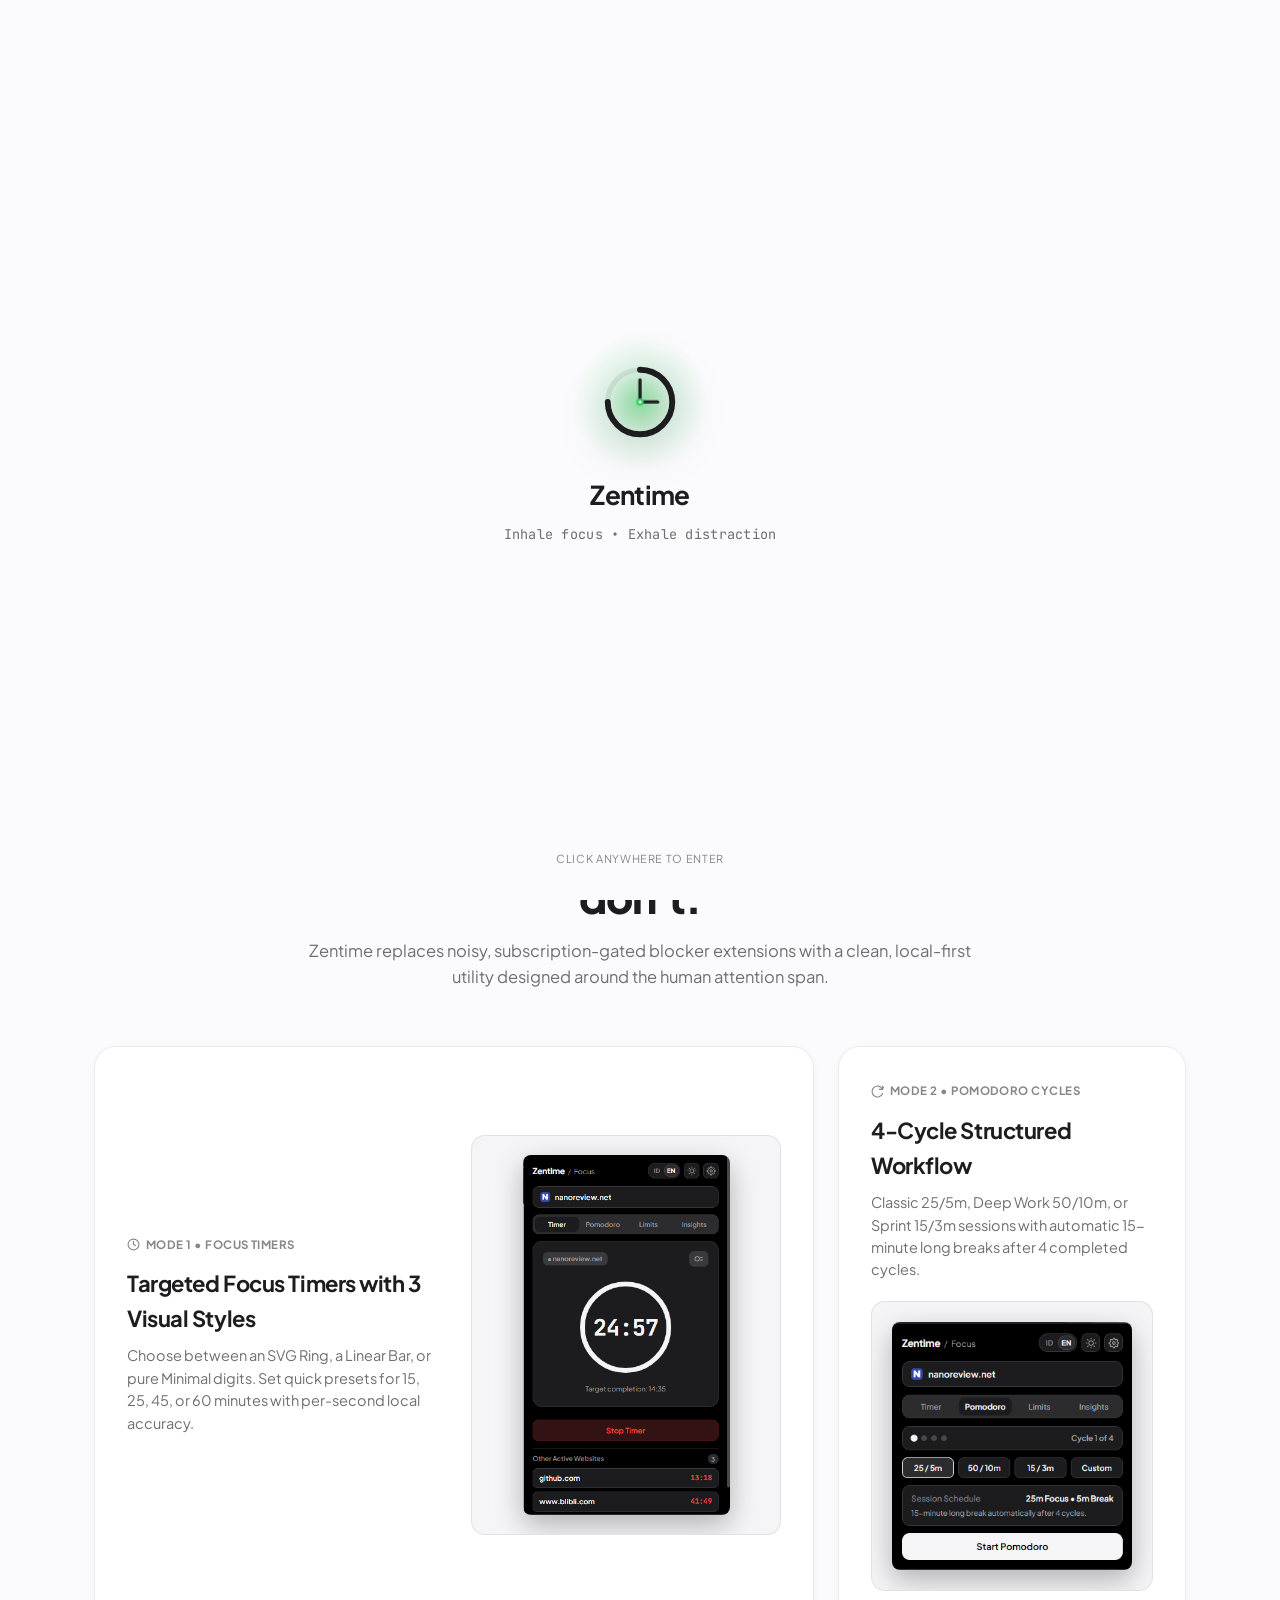
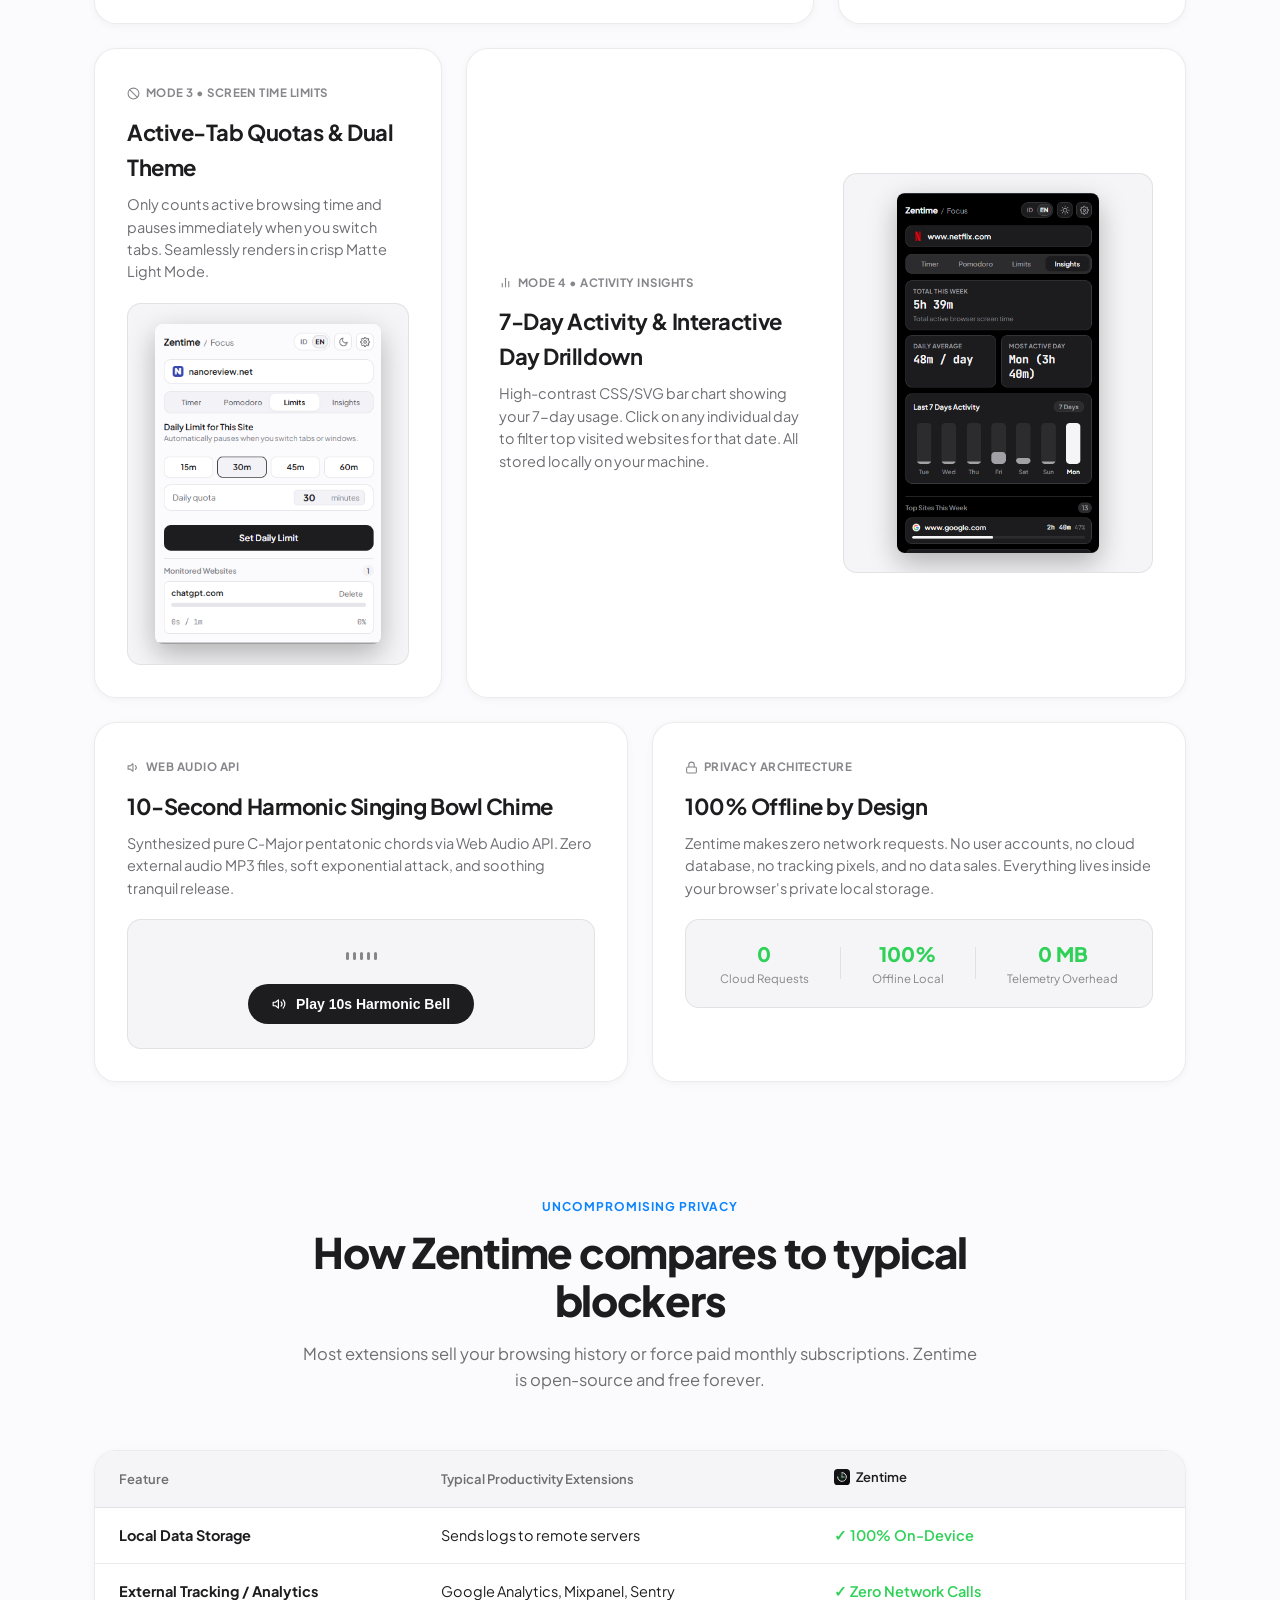
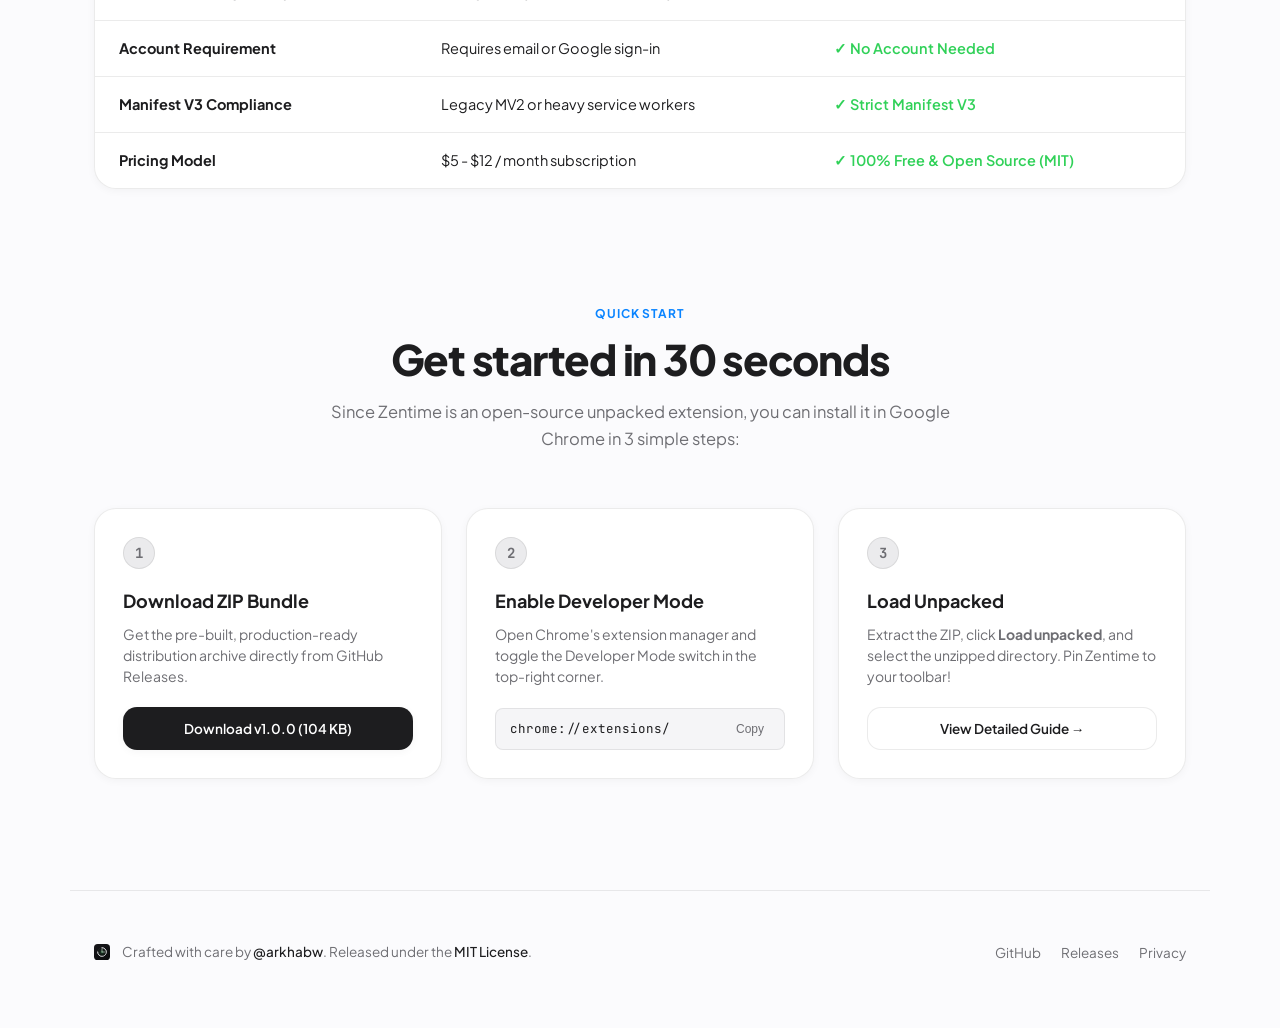
==== commit b67c5e4a: "fix(landing): resolve bento card spacing and prevent screenshot vertical displacement" ====
--- a/docs/index.html
+++ b/docs/index.html
@@ -433,7 +433,7 @@
               Zentime makes zero network requests. No user accounts, no cloud database, no tracking pixels, and no data sales. Everything lives inside your browser's private local storage.
             </p>
           </div>
-          <div style="background: var(--bg-surface-elevated); border: 1px solid var(--border); border-radius: var(--radius-md); padding: 18px; display: flex; align-items: center; justify-content: space-around; text-align: center;">
+          <div style="background: var(--bg-surface-elevated); border: 1px solid var(--border); border-radius: var(--radius-md); padding: 18px; display: flex; align-items: center; justify-content: space-around; text-align: center; width: 100%; box-sizing: border-box;">
             <div>
               <div style="font-size: 20px; font-weight: 800; color: var(--accent-green);">0</div>
               <div style="font-size: 11.5px; color: var(--text-faint);">Cloud Requests</div>
--- a/docs/landing.css
+++ b/docs/landing.css
@@ -1117,7 +1117,8 @@
   padding: 32px;
   display: flex;
   flex-direction: column;
-  justify-content: space-between;
+  justify-content: flex-start;
+  gap: 20px;
   box-shadow: var(--shadow-sm);
   transition: transform 0.25s var(--ease-spring), border-color 0.2s ease, box-shadow 0.2s ease;
   overflow: hidden;
@@ -1136,7 +1137,7 @@
 .bento-col-12 { grid-column: span 12; }
 
 .bento-card-top {
-  margin-bottom: 24px;
+  margin-bottom: 0;
 }
 
 .bento-badge {
@@ -1166,6 +1167,8 @@
 
 .bento-visual {
   width: 100%;
+  flex: 1;
+  min-height: 280px;
   border-radius: var(--radius-md);
   overflow: hidden;
   border: 1px solid var(--border);
@@ -1173,12 +1176,50 @@
   display: flex;
   align-items: center;
   justify-content: center;
+  padding: 20px;
+  box-sizing: border-box;
 }
 
 .bento-visual img {
-  width: 100%;
+  max-width: 100%;
+  max-height: 320px;
+  width: auto;
   height: auto;
   display: block;
+  border-radius: var(--radius-sm);
+  box-shadow: 0 10px 28px rgba(0, 0, 0, 0.28);
+  transition: transform 0.25s var(--ease-spring);
+}
+
+.bento-card:hover .bento-visual img {
+  transform: scale(1.02);
+}
+
+/* Horizontal 2-column layout for 8-column cards on desktop */
+@media (min-width: 961px) {
+  .bento-card.bento-col-8 {
+    display: grid;
+    grid-template-columns: 1fr 310px;
+    align-items: center;
+    gap: 32px;
+  }
+
+  .bento-card.bento-col-8 .bento-card-top {
+    display: flex;
+    flex-direction: column;
+    justify-content: center;
+    height: 100%;
+  }
+
+  .bento-card.bento-col-8 .bento-visual {
+    height: 100%;
+    min-height: 380px;
+    max-height: 400px;
+  }
+
+  .bento-card.bento-col-8 .bento-visual img {
+    max-height: 360px;
+  }
 }
 
 /* Audio Player Card */
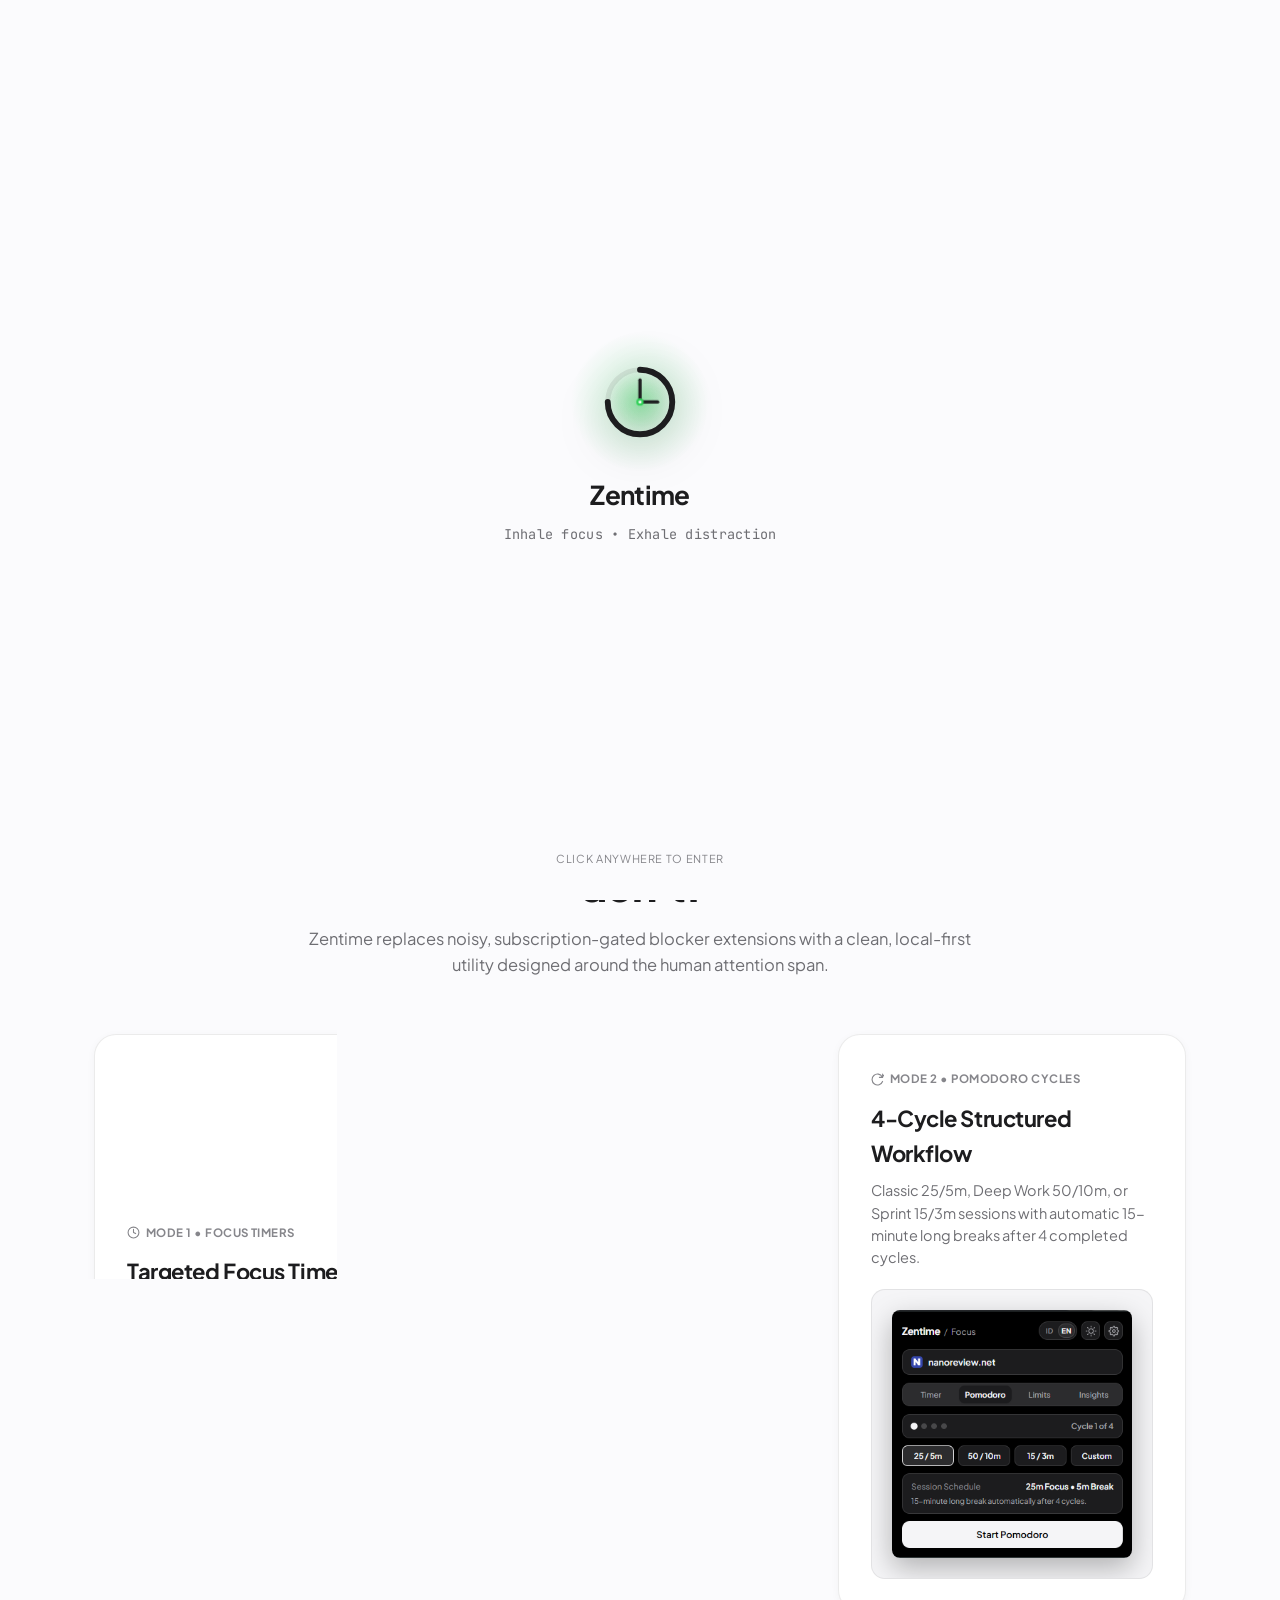
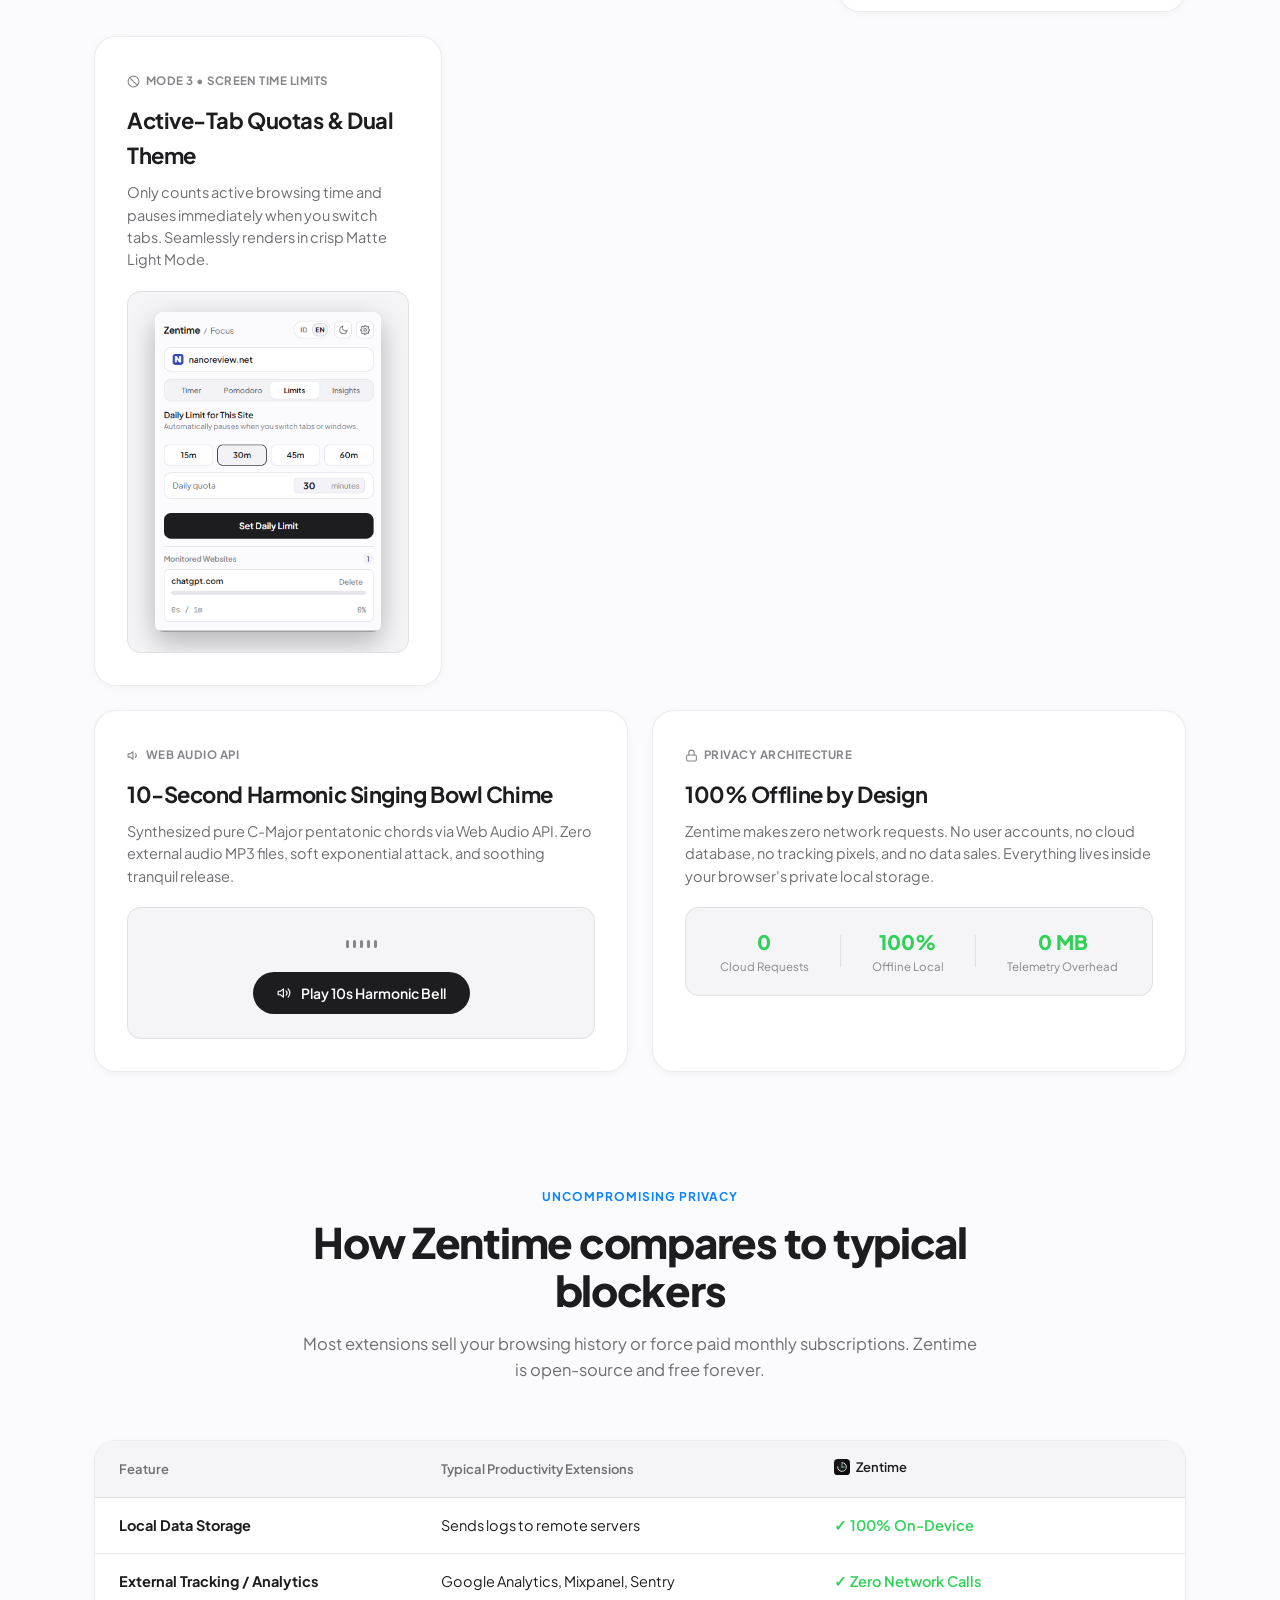
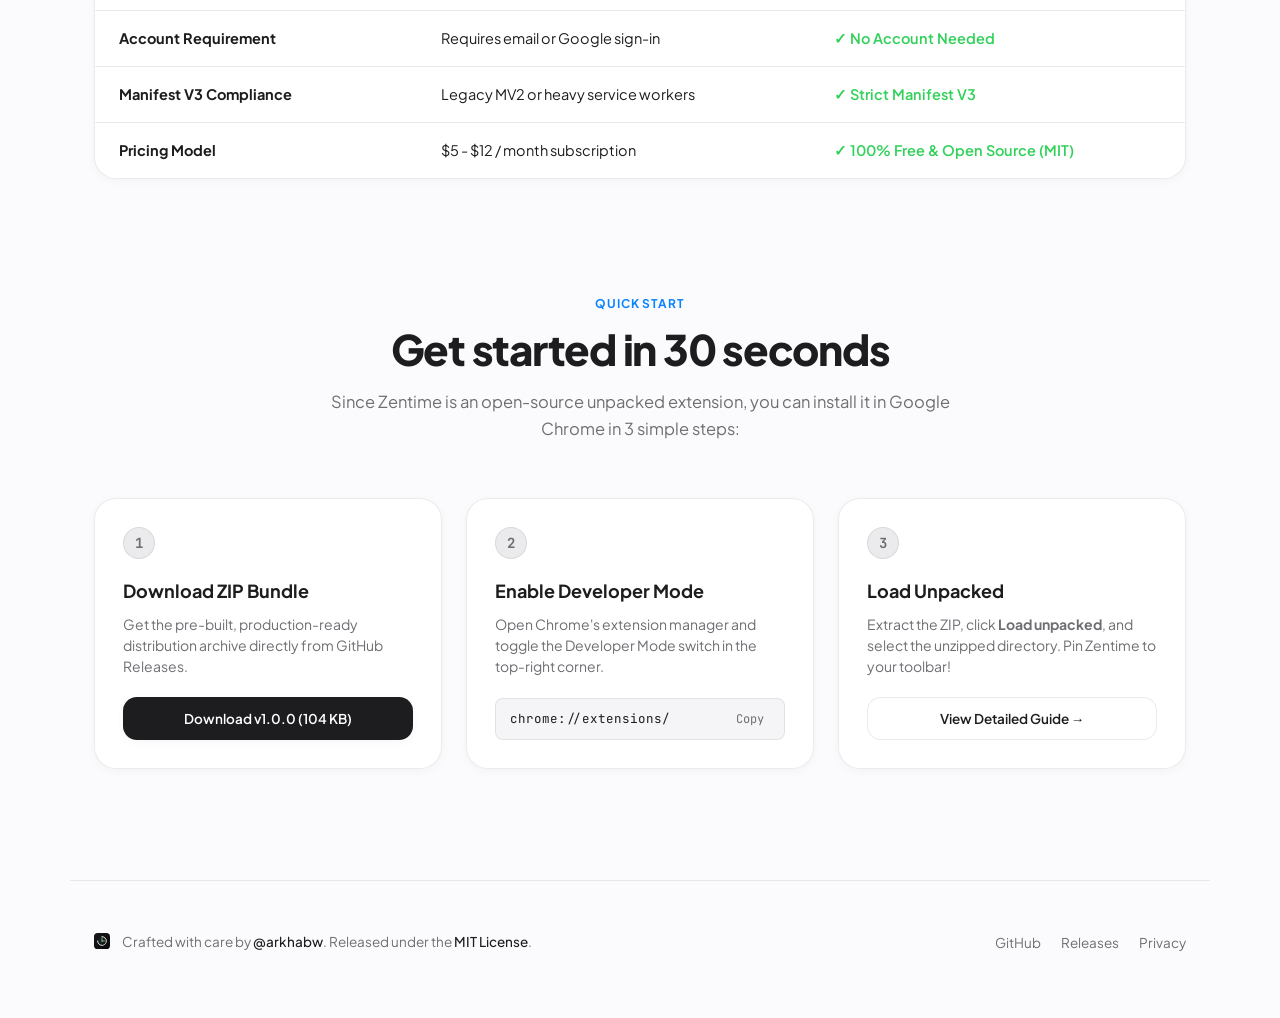
==== commit 0886d07f: "fix(simulator): align typography with extension, fix visual style switcher visibility, and add inter" ====
--- a/docs/index.html
+++ b/docs/index.html
@@ -205,10 +205,10 @@
 
           <!-- TAB 1: TIMER VIEW -->
           <div id="widgetModeTimer" class="widget-mode-view">
-            <div class="ring-timer-card">
+            <div class="ring-timer-card" id="heroTimerCard" data-timer-style="ring">
               <div class="ring-card-header">
                 <span class="ring-card-tag">● github.com</span>
-                <button id="heroSwitchStyleBtn" class="ring-style-btn" type="button" title="Switch Visual Style">
+                <button id="heroSwitchStyleBtn" class="ring-style-btn" type="button" title="Switch Visual Style (Ring / Bar / Minimal)" aria-label="Switch Visual Style">
                   <svg width="14" height="14" viewBox="0 0 24 24" fill="none" stroke="currentColor" stroke-width="2">
                     <rect x="3" y="3" width="18" height="18" rx="4"></rect>
                     <line x1="3" y1="9" x2="21" y2="9"></line>
@@ -216,21 +216,23 @@
                 </button>
               </div>
 
-              <!-- Circular Ring -->
-              <div class="svg-ring-wrapper" id="heroRingWrapper">
-                <svg class="svg-ring" viewBox="0 0 160 160">
-                  <circle class="ring-track" cx="80" cy="80" r="72"></circle>
-                  <circle class="ring-fill" id="heroRingFill" cx="80" cy="80" r="72"></circle>
-                </svg>
-                <div class="ring-countdown-digits" id="heroCountdownDigits">24:57</div>
-              </div>
-
-              <!-- Linear Bar (Alternative Style) -->
-              <div id="heroLinearBar" style="display: none; width: 100%; height: 6px; background: var(--border); border-radius: 99px; margin-bottom: 12px; overflow: hidden;">
-                <div id="heroLinearFill" style="height: 100%; width: 75%; background: var(--text-main); border-radius: 99px;"></div>
-              </div>
-
-              <div class="ring-target-text">Target completion: 15:45</div>
+              <!-- Morphing Timer Display Area -->
+              <div class="hero-timer-display">
+                <div class="svg-ring-wrapper" id="heroRingWrapper">
+                  <svg class="svg-ring" id="heroRingSvg" viewBox="0 0 160 160">
+                    <circle class="ring-track" cx="80" cy="80" r="72"></circle>
+                    <circle class="ring-fill" id="heroRingFill" cx="80" cy="80" r="72"></circle>
+                  </svg>
+                  <div class="ring-countdown-digits" id="heroCountdownDigits">24:57</div>
+                </div>
+
+                <!-- Linear Progress Bar (shown in 'bar' style) -->
+                <div id="heroLinearBar" class="hero-linear-bar" style="display: none;">
+                  <div id="heroLinearFill" class="hero-linear-fill"></div>
+                </div>
+
+                <div class="ring-target-text" id="heroTargetText">Target completion: 15:45</div>
+              </div>
             </div>
 
             <!-- Presets -->
@@ -278,26 +280,45 @@
             <button class="widget-action-btn btn-start" type="button">Set Daily Limit</button>
           </div>
 
-          <!-- TAB 4: INSIGHTS VIEW -->
+          <!-- TAB 4: INSIGHTS VIEW (Interactive 7-Day Analytics) -->
           <div id="widgetModeInsights" class="widget-mode-view" style="display: none; width: 100%;">
-            <div style="background: var(--bg-surface-elevated); border: 1px solid var(--border); border-radius: var(--radius-md); padding: 14px; margin-bottom: 14px; width: 100%;">
-              <div style="display: flex; justify-content: space-between; font-size: 11.5px; color: var(--text-muted); margin-bottom: 12px;">
-                <span>Total This Week: <strong>5h 39m</strong></span>
-                <span>Avg: <strong>48m/d</strong></span>
-              </div>
-              <!-- Mini 7-day bar chart -->
-              <div style="display: flex; align-items: flex-end; justify-content: space-between; height: 50px; padding: 0 4px; gap: 6px;">
-                <div style="flex: 1; height: 15%; background: var(--border); border-radius: 3px;"></div>
-                <div style="flex: 1; height: 20%; background: var(--border); border-radius: 3px;"></div>
-                <div style="flex: 1; height: 18%; background: var(--border); border-radius: 3px;"></div>
-                <div style="flex: 1; height: 45%; background: var(--border); border-radius: 3px;"></div>
-                <div style="flex: 1; height: 25%; background: var(--border); border-radius: 3px;"></div>
-                <div style="flex: 1; height: 15%; background: var(--border); border-radius: 3px;"></div>
-                <div style="flex: 1; height: 95%; background: var(--text-main); border-radius: 3px;"></div>
-              </div>
-              <div style="display: flex; justify-content: space-between; font-size: 9.5px; color: var(--text-faint); margin-top: 6px;">
-                <span>Tue</span><span>Wed</span><span>Thu</span><span>Fri</span><span>Sat</span><span>Sun</span><strong style="color: var(--text-main);">Mon</strong>
-              </div>
+            <!-- 4A: Top Metrics Grid -->
+            <div class="sim-metrics-grid">
+              <div class="sim-metric-card sim-metric-full">
+                <span class="sim-metric-lbl" id="simTotalLabel">TOTAL THIS WEEK</span>
+                <div class="sim-metric-val" id="simTotalVal">5h 39m</div>
+                <span class="sim-metric-sub" id="simTotalSub">Total active browser screen time</span>
+              </div>
+              <div class="sim-metric-card">
+                <span class="sim-metric-lbl" id="simAvgLabel">DAILY AVERAGE</span>
+                <div class="sim-metric-val" id="simAvgVal">48m / day</div>
+              </div>
+              <div class="sim-metric-card">
+                <span class="sim-metric-lbl" id="simPeakLabel">MOST ACTIVE DAY</span>
+                <div class="sim-metric-val" id="simPeakVal">Mon (3h 40m)</div>
+              </div>
+            </div>
+
+            <!-- 4B: 7-Day Vertical Bar Chart Card -->
+            <div class="sim-chart-card">
+              <div class="sim-chart-header">
+                <span class="sim-chart-title" id="simChartTitle">Last 7 Days Activity</span>
+                <button type="button" class="sim-chart-badge" id="simResetWeekBtn" title="Reset filter to full 7 days">7 Days</button>
+              </div>
+              <div class="sim-chart-bars" id="simChartBars">
+                <!-- Dynamically populated 7 bars (Tue - Mon) -->
+              </div>
+            </div>
+
+            <!-- 4C: Top Monitored Websites Breakdown -->
+            <div class="sim-sites-section">
+              <div class="sim-sites-header">
+                <span class="sim-sites-title" id="simSitesTitle">Top Sites This Week</span>
+                <span class="sim-sites-count" id="simSitesCount">5</span>
+              </div>
+              <ul class="sim-sites-list" id="simSitesList">
+                <!-- Dynamically populated top site rows -->
+              </ul>
             </div>
           </div>
         </div>
--- a/docs/landing.css
+++ b/docs/landing.css
@@ -13,7 +13,7 @@
 @font-face {
   font-family: "JetBrains Mono";
   src: url("fonts/JetBrainsMono-Variable.woff2") format("woff2");
-  font-weight: 400 800;
+  font-weight: 100 800;
   font-display: swap;
 }
 
@@ -89,6 +89,10 @@
   box-sizing: border-box;
   margin: 0;
   padding: 0;
+}
+
+button, input, select, textarea {
+  font-family: inherit;
 }
 
 html {
@@ -581,14 +585,21 @@
 
 .widget-frame {
   width: 100%;
-  max-width: 380px;
+  max-width: 350px;
   background: var(--bg-surface);
   border: 1px solid var(--border);
   border-radius: var(--radius-lg);
-  padding: 20px;
+  padding: 16px;
   box-shadow: var(--shadow-lg);
   position: relative;
   transition: transform 0.25s var(--ease-spring), box-shadow 0.25s ease;
+  font-family: var(--font-sans);
+  user-select: none;
+}
+
+.widget-frame button,
+.widget-frame input {
+  font-family: inherit;
 }
 
 .widget-frame:hover {
@@ -601,17 +612,18 @@
   display: flex;
   align-items: center;
   justify-content: space-between;
-  margin-bottom: 14px;
+  margin-bottom: 12px;
 }
 
 .widget-brand {
-  font-size: 14px;
+  font-size: 15px;
   font-weight: 700;
   letter-spacing: -0.02em;
 }
 
 .widget-brand span {
-  font-weight: 400;
+  font-weight: 500;
+  font-size: 12px;
   color: var(--text-faint);
 }
 
@@ -627,7 +639,7 @@
   border-radius: var(--radius-full);
   padding: 3px 8px;
   font-size: 11px;
-  font-weight: 600;
+  font-weight: 700;
   color: var(--text-muted);
 }
 
@@ -638,11 +650,11 @@
   justify-content: space-between;
   background: var(--bg-surface-elevated);
   border: 1px solid var(--border);
-  border-radius: var(--radius-md);
-  padding: 10px 14px;
-  margin-bottom: 14px;
+  border-radius: var(--radius-sm);
+  padding: 8px 12px;
+  margin-bottom: 12px;
   font-size: 13px;
-  font-weight: 600;
+  font-weight: 700;
 }
 
 .domain-left {
@@ -704,18 +716,19 @@
   justify-content: center;
 }
 
-/* Ring Timer View */
+/* Ring / Bar / Minimal Morphing Timer View */
 .ring-timer-card {
   width: 100%;
   background: var(--bg-surface-elevated);
   border: 1px solid var(--border);
   border-radius: var(--radius-md);
-  padding: 20px 16px;
+  padding: 16px 14px;
   display: flex;
   flex-direction: column;
   align-items: center;
   position: relative;
-  margin-bottom: 14px;
+  margin-bottom: 12px;
+  transition: all 0.25s var(--ease-spring);
 }
 
 .ring-card-header {
@@ -723,13 +736,13 @@
   display: flex;
   align-items: center;
   justify-content: space-between;
-  margin-bottom: 12px;
+  margin-bottom: 10px;
 }
 
 .ring-card-tag {
-  font-size: 11px;
-  color: var(--text-muted);
-  font-weight: 500;
+  font-size: 11.5px;
+  color: var(--text-muted);
+  font-weight: 600;
   display: flex;
   align-items: center;
   gap: 6px;
@@ -744,27 +757,127 @@
   cursor: pointer;
   display: flex;
   align-items: center;
+  transition: all 0.15s ease;
 }
 
 .ring-style-btn:hover {
   color: var(--text-main);
   border-color: var(--border-strong);
-}
-
-.svg-ring-wrapper {
+  background: var(--bg-subtle);
+}
+
+.hero-timer-display {
+  width: 100%;
+  display: flex;
+  flex-direction: column;
+  align-items: center;
+  justify-content: center;
+}
+
+/* Style Mode 1: Ring */
+.ring-timer-card[data-timer-style="ring"] .svg-ring-wrapper {
   position: relative;
   width: 150px;
   height: 150px;
   display: flex;
   align-items: center;
   justify-content: center;
-  margin-bottom: 10px;
-}
-
-.svg-ring {
+  margin: 4px auto 10px;
+}
+
+.ring-timer-card[data-timer-style="ring"] .svg-ring {
+  position: absolute;
+  top: 0;
+  left: 0;
   width: 100%;
   height: 100%;
   transform: rotate(-90deg);
+  display: block;
+}
+
+.ring-timer-card[data-timer-style="ring"] .ring-countdown-digits {
+  position: relative;
+  z-index: 2;
+  font-family: var(--font-mono) !important;
+  font-size: 36px;
+  font-weight: 700;
+  letter-spacing: -0.03em;
+  font-variant-numeric: tabular-nums;
+  line-height: 1;
+}
+
+.ring-timer-card[data-timer-style="ring"] .hero-linear-bar {
+  display: none !important;
+}
+
+/* Style Mode 2: Linear Bar */
+.ring-timer-card[data-timer-style="bar"] .svg-ring-wrapper {
+  width: 100%;
+  height: auto;
+  margin: 6px 0 0;
+  display: block;
+  text-align: center;
+}
+
+.ring-timer-card[data-timer-style="bar"] .svg-ring {
+  display: none !important;
+}
+
+.ring-timer-card[data-timer-style="bar"] .ring-countdown-digits {
+  position: static;
+  font-family: var(--font-mono) !important;
+  font-size: 42px;
+  font-weight: 700;
+  letter-spacing: -0.04em;
+  font-variant-numeric: tabular-nums;
+  line-height: 1;
+  margin-bottom: 8px;
+}
+
+.ring-timer-card[data-timer-style="bar"] .hero-linear-bar {
+  display: block !important;
+  width: 100%;
+  height: 6px;
+  background: var(--border);
+  border-radius: 99px;
+  overflow: hidden;
+  margin: 8px 0 10px;
+}
+
+.hero-linear-fill {
+  height: 100%;
+  width: 75%;
+  background: var(--text-main);
+  border-radius: 99px;
+  transition: width 0.4s ease;
+}
+
+/* Style Mode 3: Minimal */
+.ring-timer-card[data-timer-style="minimal"] .svg-ring-wrapper {
+  width: 100%;
+  height: auto;
+  margin: 10px 0 6px;
+  display: block;
+  text-align: center;
+}
+
+.ring-timer-card[data-timer-style="minimal"] .svg-ring {
+  display: none !important;
+}
+
+.ring-timer-card[data-timer-style="minimal"] .hero-linear-bar {
+  display: none !important;
+}
+
+.ring-timer-card[data-timer-style="minimal"] .ring-countdown-digits {
+  position: static;
+  font-family: var(--font-mono) !important;
+  font-size: 48px;
+  font-weight: 800;
+  letter-spacing: -0.04em;
+  font-variant-numeric: tabular-nums;
+  line-height: 1;
+  margin-bottom: 6px;
 }
 
 .ring-track {
@@ -783,17 +896,11 @@
   transition: stroke-dashoffset 0.8s ease;
 }
 
-.ring-countdown-digits {
-  position: absolute;
-  font-family: var(--font-mono);
-  font-size: 30px;
-  font-weight: 700;
-  letter-spacing: -0.02em;
-}
-
 .ring-target-text {
-  font-size: 11px;
-  color: var(--text-muted);
+  font-size: 11.5px;
+  color: var(--text-muted);
+  font-weight: 500;
+  margin-top: 4px;
 }
 
 /* Presets & Actions */
@@ -806,9 +913,9 @@
 }
 
 .preset-chip {
-  padding: 7px 0;
+  padding: 8px 0;
   font-size: 12px;
-  font-weight: 600;
+  font-weight: 700;
   border: 1px solid var(--border);
   background: var(--bg-surface-elevated);
   color: var(--text-muted);
@@ -819,17 +926,17 @@
 
 .preset-chip:hover,
 .preset-chip.active {
-  background: var(--bg-subtle);
-  color: var(--text-main);
-  border-color: var(--border-strong);
+  background: var(--text-main);
+  color: var(--text-inverse);
+  border-color: var(--text-main);
 }
 
 .widget-action-btn {
   width: 100%;
   padding: 10px 0;
   font-size: 13.5px;
-  font-weight: 600;
-  border-radius: var(--radius-md);
+  font-weight: 700;
+  border-radius: var(--radius-sm);
   border: none;
   cursor: pointer;
   transition: opacity 0.15s ease, transform 0.1s ease;
@@ -848,6 +955,285 @@
 .widget-action-btn.btn-start {
   background: var(--brand);
   color: var(--text-inverse);
+}
+
+/* -------------------------------------------------------------
+   Simulator Mode 4: Interactive 7-Day Screen Time Insights
+   ------------------------------------------------------------- */
+.sim-metrics-grid {
+  display: grid;
+  grid-template-columns: 1fr 1fr;
+  gap: 6px;
+  margin-bottom: 10px;
+  width: 100%;
+}
+
+.sim-metric-card {
+  background: var(--bg-surface-elevated);
+  border: 1px solid var(--border);
+  border-radius: var(--radius-sm);
+  padding: 8px 10px;
+  display: flex;
+  flex-direction: column;
+  gap: 2px;
+  text-align: left;
+}
+
+.sim-metric-card.sim-metric-full {
+  grid-column: span 2;
+}
+
+.sim-metric-lbl {
+  font-size: 9.5px;
+  font-weight: 700;
+  color: var(--text-muted);
+  text-transform: uppercase;
+  letter-spacing: 0.04em;
+}
+
+.sim-metric-val {
+  font-family: var(--font-mono);
+  font-size: 16px;
+  font-weight: 700;
+  color: var(--text-main);
+  letter-spacing: -0.02em;
+}
+
+.sim-metric-sub {
+  font-size: 10.5px;
+  color: var(--text-faint);
+}
+
+.sim-chart-card {
+  width: 100%;
+  background: var(--bg-surface-elevated);
+  border: 1px solid var(--border);
+  border-radius: var(--radius-sm);
+  padding: 10px 12px;
+  margin-bottom: 10px;
+}
+
+.sim-chart-header {
+  display: flex;
+  align-items: center;
+  justify-content: space-between;
+  margin-bottom: 8px;
+}
+
+.sim-chart-title {
+  font-size: 11.5px;
+  font-weight: 700;
+  color: var(--text-main);
+}
+
+.sim-chart-badge {
+  font-size: 10px;
+  font-weight: 700;
+  color: var(--text-muted);
+  background: var(--bg-subtle);
+  border: 1px solid var(--border);
+  border-radius: var(--radius-full);
+  padding: 2px 7px;
+  cursor: pointer;
+  transition: all 0.15s ease;
+}
+
+.sim-chart-badge.is-filtered {
+  background: var(--text-main);
+  color: var(--text-inverse);
+  border-color: var(--text-main);
+}
+
+.sim-chart-bars {
+  display: flex;
+  justify-content: space-between;
+  align-items: flex-end;
+  height: 64px;
+  gap: 5px;
+  padding: 0 2px;
+}
+
+.sim-bar-col {
+  flex: 1;
+  display: flex;
+  flex-direction: column;
+  align-items: center;
+  gap: 4px;
+  cursor: pointer;
+  transition: opacity 0.2s ease, transform 0.15s ease;
+}
+
+.sim-bar-col:hover {
+  transform: translateY(-2px);
+}
+
+.sim-chart-bars.has-selection .sim-bar-col {
+  opacity: 0.35;
+}
+
+.sim-chart-bars.has-selection .sim-bar-col.selected {
+  opacity: 1;
+  transform: translateY(-2px);
+}
+
+.sim-bar-track {
+  width: 100%;
+  max-width: 20px;
+  height: 46px;
+  background: var(--border);
+  border-radius: 3px;
+  display: flex;
+  align-items: flex-end;
+  overflow: hidden;
+}
+
+.sim-bar-fill {
+  width: 100%;
+  background: var(--text-muted);
+  border-radius: 3px;
+  transition: height 0.3s cubic-bezier(0.16, 1, 0.3, 1), background-color 0.2s ease;
+}
+
+.sim-bar-col.is-peak .sim-bar-fill,
+.sim-bar-col.selected .sim-bar-fill {
+  background: var(--text-main);
+}
+
+.sim-bar-day {
+  font-size: 9.5px;
+  color: var(--text-faint);
+  font-weight: 600;
+}
+
+.sim-bar-col.selected .sim-bar-day,
+.sim-bar-col.is-peak .sim-bar-day {
+  color: var(--text-main);
+  font-weight: 700;
+}
+
+/* Top Monitored Sites Breakdown */
+.sim-sites-section {
+  width: 100%;
+  text-align: left;
+}
+
+.sim-sites-header {
+  display: flex;
+  justify-content: space-between;
+  align-items: center;
+  margin-bottom: 6px;
+}
+
+.sim-sites-title {
+  font-size: 11px;
+  font-weight: 600;
+  color: var(--text-muted);
+}
+
+.sim-sites-count {
+  font-family: var(--font-mono);
+  font-size: 10px;
+  font-weight: 700;
+  background: var(--bg-surface-elevated);
+  border: 1px solid var(--border);
+  padding: 1px 6px;
+  border-radius: 4px;
+  color: var(--text-faint);
+}
+
+.sim-sites-list {
+  list-style: none;
+  padding: 0;
+  margin: 0;
+  display: flex;
+  flex-direction: column;
+  gap: 5px;
+  width: 100%;
+}
+
+.sim-site-item {
+  display: flex;
+  flex-direction: column;
+  gap: 4px;
+  padding: 7px 9px;
+  background: var(--bg-surface-elevated);
+  border: 1px solid var(--border);
+  border-radius: var(--radius-sm);
+  transition: border-color 0.15s ease;
+}
+
+.sim-site-item:hover {
+  border-color: var(--border-strong);
+}
+
+.sim-site-info {
+  display: flex;
+  justify-content: space-between;
+  align-items: center;
+}
+
+.sim-site-left {
+  display: flex;
+  align-items: center;
+  gap: 7px;
+  min-width: 0;
+}
+
+.sim-site-badge {
+  width: 16px;
+  height: 16px;
+  border-radius: 3px;
+  display: flex;
+  align-items: center;
+  justify-content: center;
+  font-size: 9px;
+  font-weight: 800;
+  color: #ffffff;
+  flex-shrink: 0;
+}
+
+.sim-site-domain {
+  font-size: 11.5px;
+  font-weight: 600;
+  color: var(--text-main);
+  white-space: nowrap;
+  overflow: hidden;
+  text-overflow: ellipsis;
+  max-width: 160px;
+}
+
+.sim-site-meta {
+  display: flex;
+  align-items: center;
+  gap: 6px;
+  flex-shrink: 0;
+}
+
+.sim-site-time {
+  font-family: var(--font-mono);
+  font-weight: 600;
+  font-size: 11px;
+  color: var(--text-main);
+}
+
+.sim-site-pct {
+  font-family: var(--font-mono);
+  font-size: 10px;
+  color: var(--text-faint);
+}
+
+.sim-site-track {
+  height: 3px;
+  background: var(--border);
+  border-radius: 2px;
+  overflow: hidden;
+}
+
+.sim-site-fill {
+  height: 100%;
+  background: var(--text-main);
+  border-radius: 2px;
+  transition: width 0.3s ease;
 }
 
 .btn-trigger-simulator {
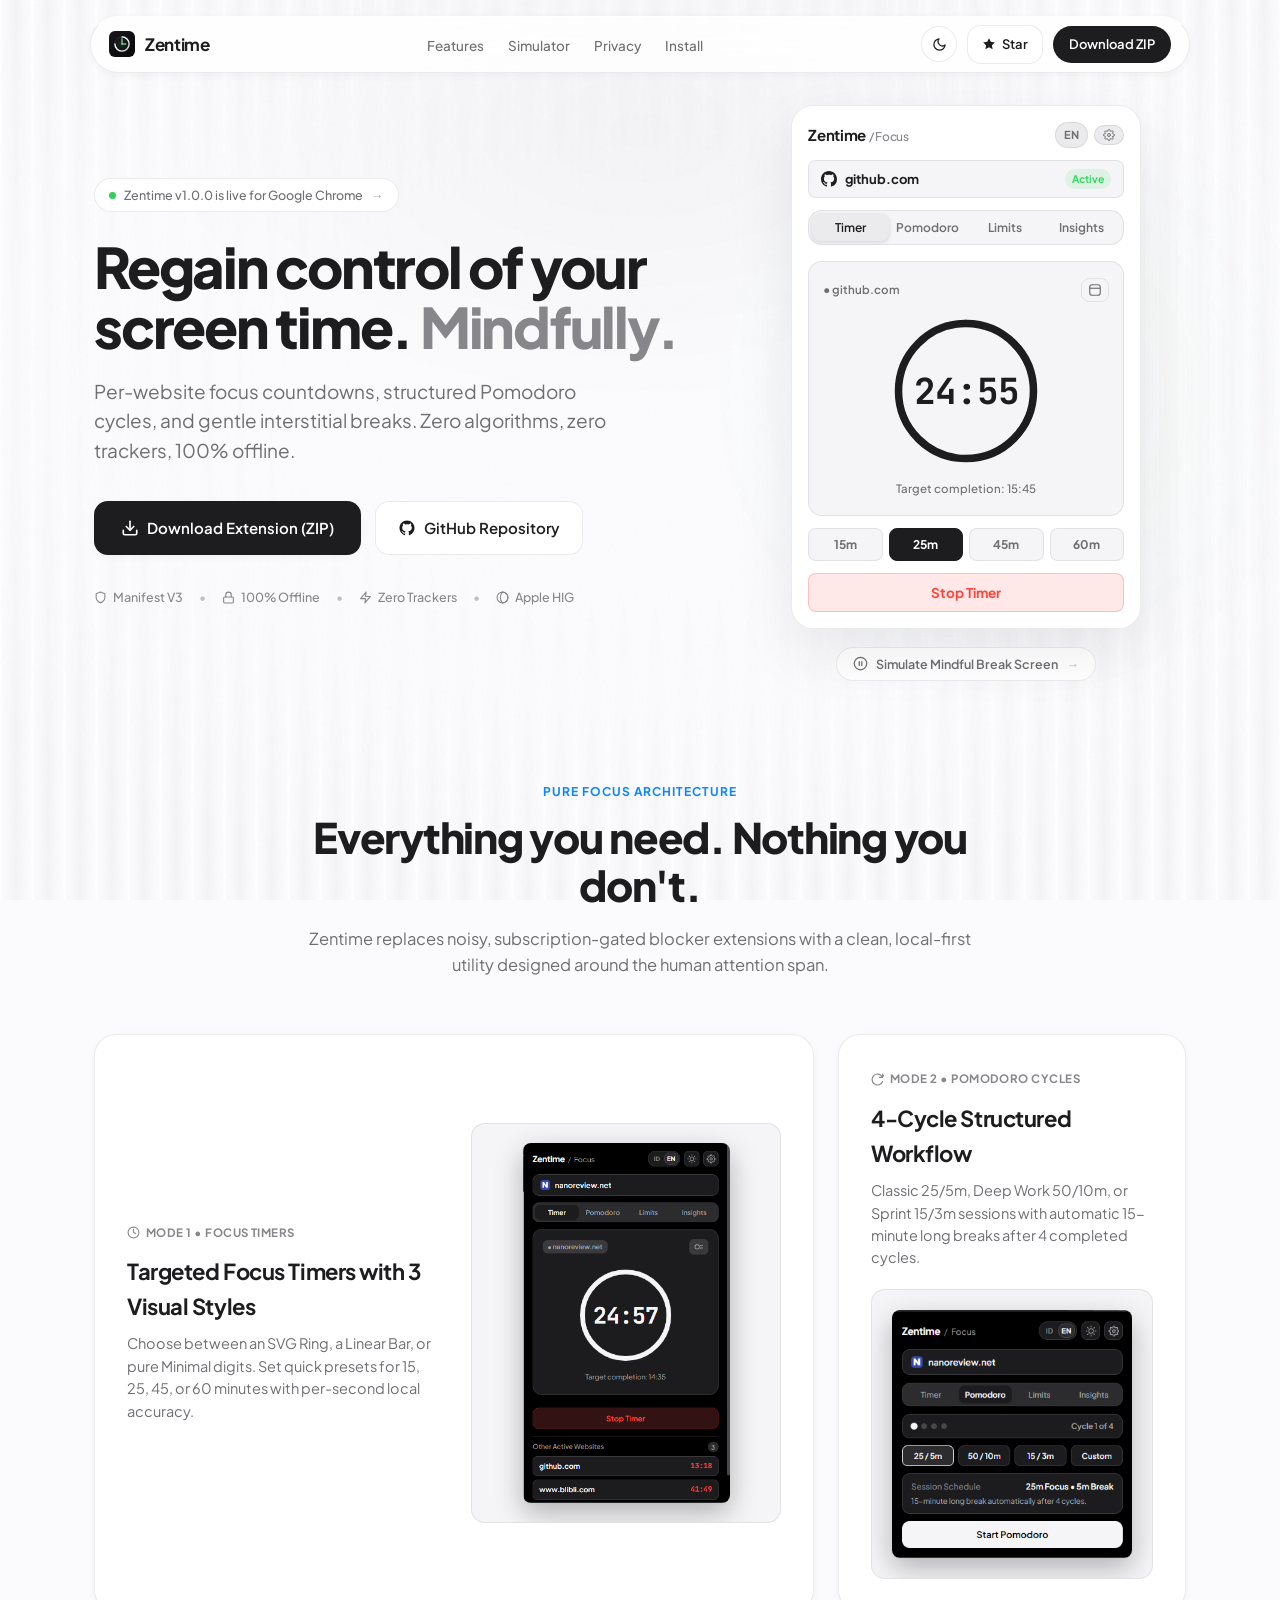
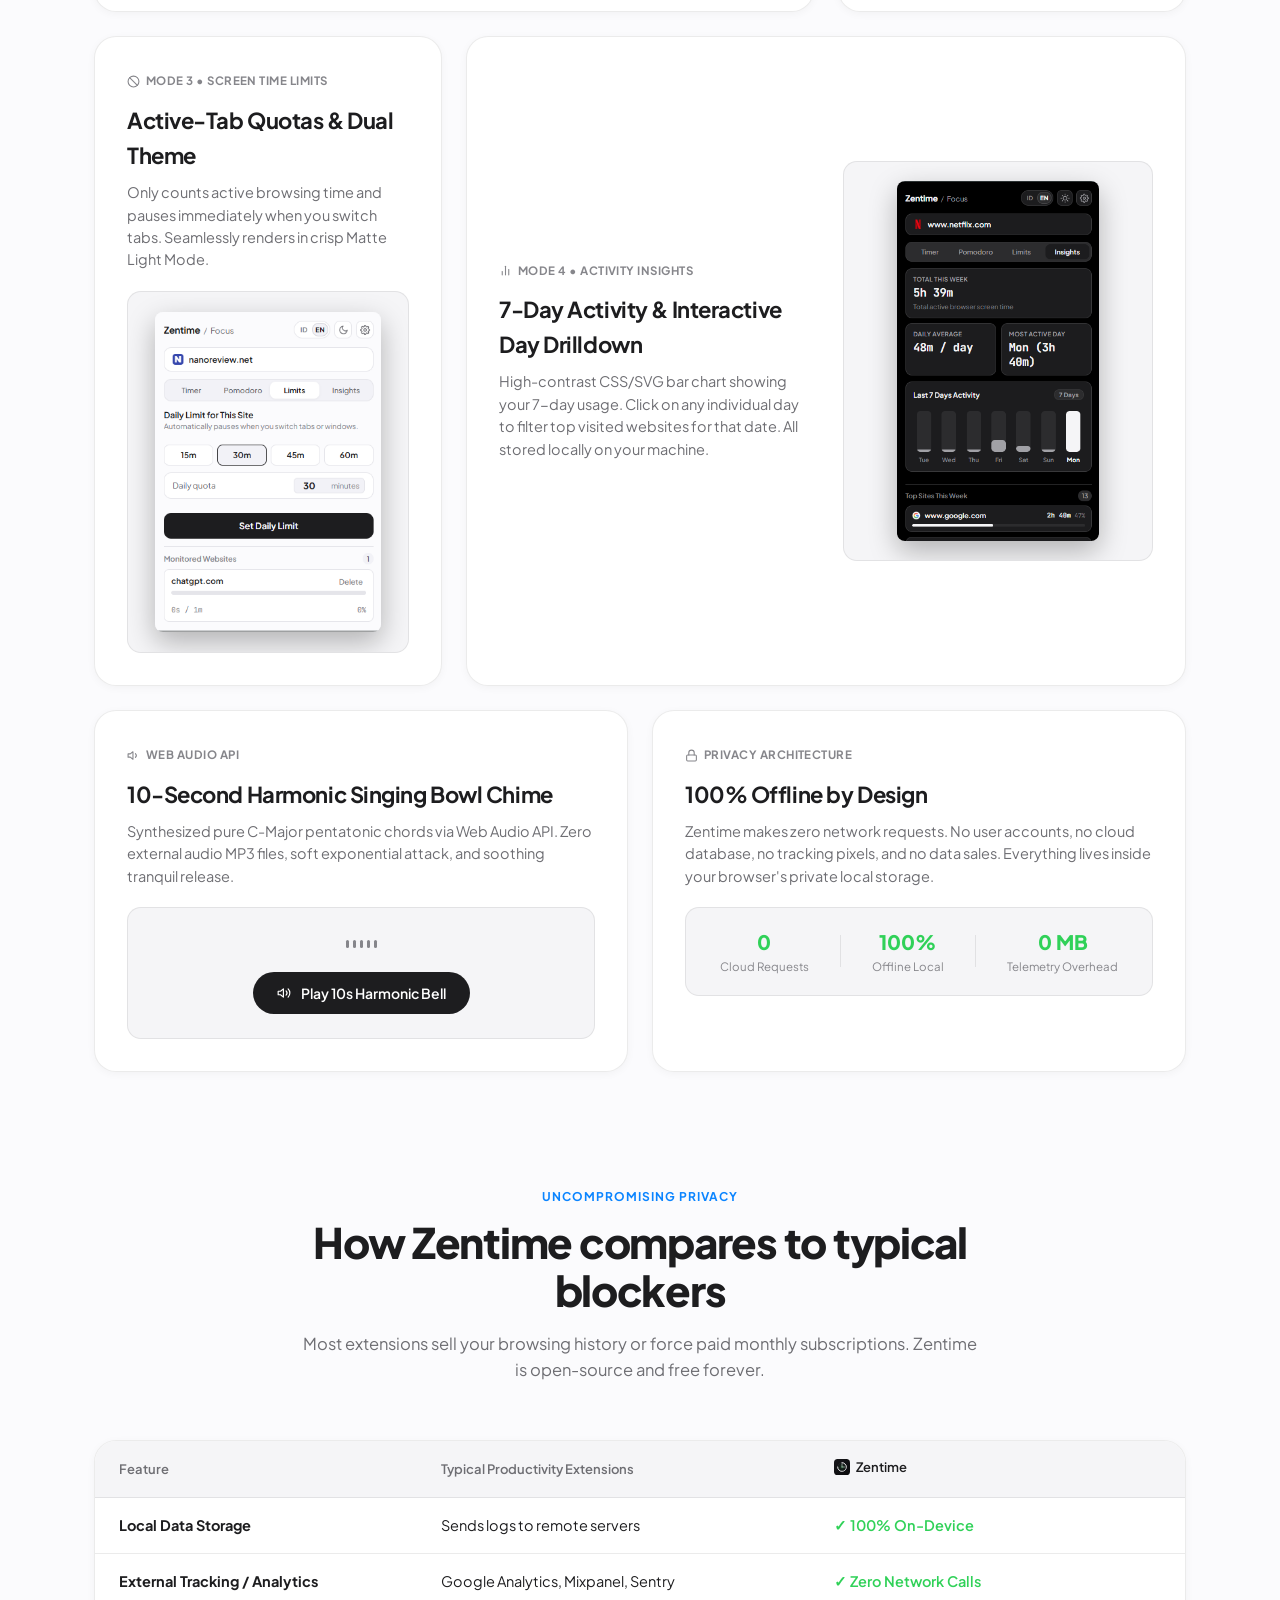
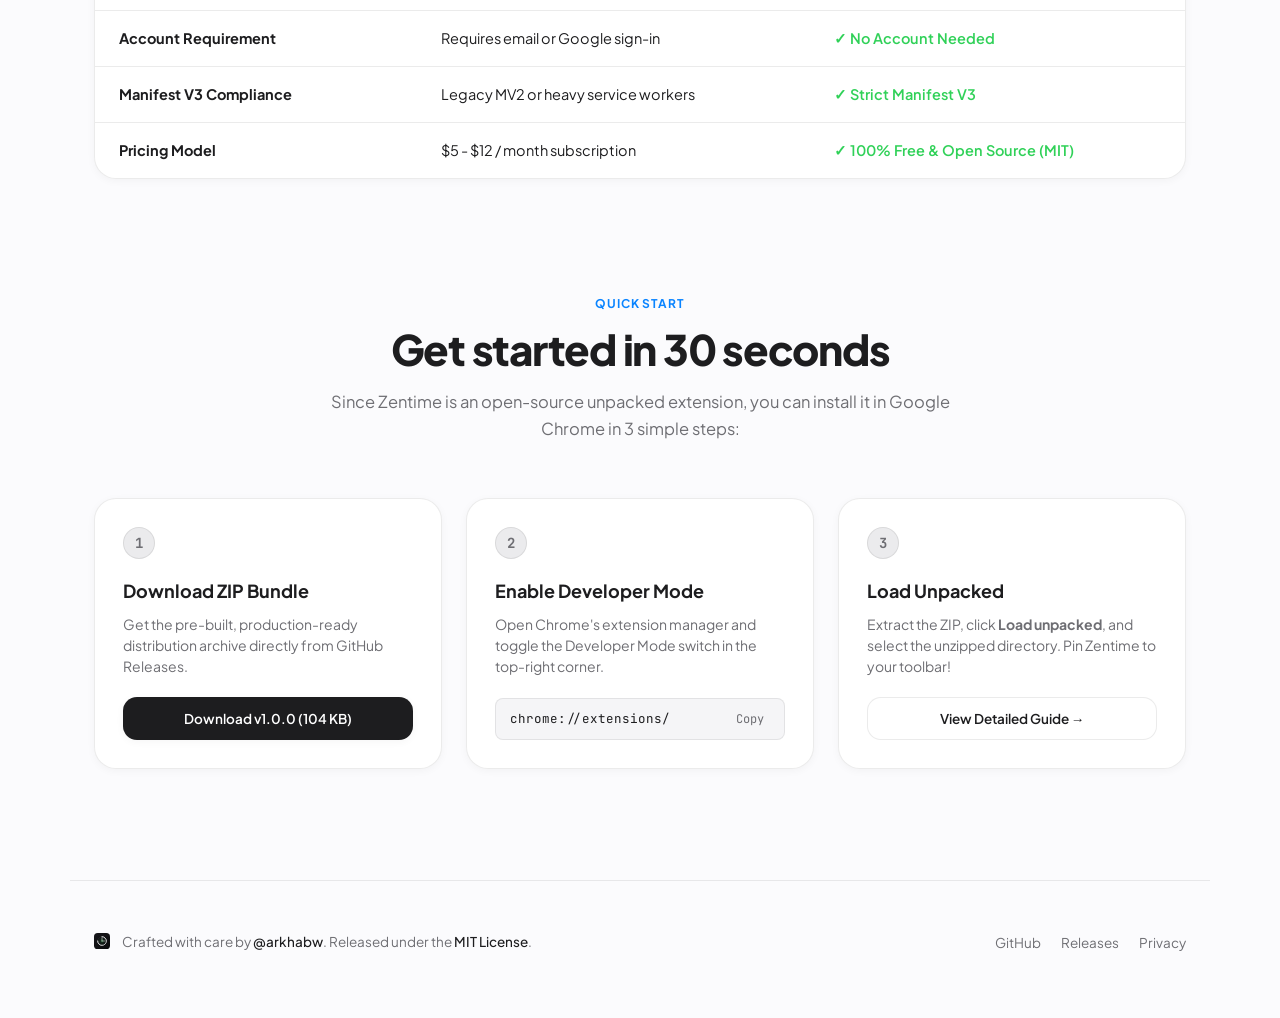
==== commit 3e2d1add: "feat(landing): implement vignette-masked fluted glass background and tactile specular navbar" ====
--- a/docs/index.html
+++ b/docs/index.html
@@ -25,8 +25,13 @@
 </head>
 <body>
 
-  <!-- Ambient Glow Background -->
-  <div class="ambient-glow"></div>
+  <!-- Atmospheric Fluted Glass & Ambient Canvas -->
+  <div class="fluted-stage" aria-hidden="true">
+    <div class="ambient-glow ambient-glow-top"></div>
+    <div class="ambient-glow ambient-glow-emerald"></div>
+    <div class="fluted-glass-layer"></div>
+    <div class="fluted-noise-layer"></div>
+  </div>
 
   <!-- Welcome Entrance Curtain (Mindful Zen Reveal) -->
   <div class="welcome-overlay" id="welcomeOverlay" role="dialog" aria-modal="true" aria-label="Welcome to Zentime">
--- a/docs/landing.css
+++ b/docs/landing.css
@@ -112,21 +112,99 @@
   line-height: 1.6;
 }
 
-/* Background Atmosphere */
+/* -------------------------------------------------------------
+   Atmospheric Fluted Glass & Ambient Stage (Option B)
+   Reeded glass vertical refraction with centered vignette mask
+   ------------------------------------------------------------- */
+.fluted-stage {
+  position: fixed;
+  inset: 0;
+  pointer-events: none;
+  z-index: 0;
+  overflow: hidden;
+}
+
 .ambient-glow {
-  position: fixed;
-  top: -150px;
+  pointer-events: none;
+  position: absolute;
+}
+
+.ambient-glow-top {
+  top: -160px;
   left: 50%;
   transform: translateX(-50%);
-  width: 900px;
-  height: 500px;
-  background: radial-gradient(ellipse, rgba(255, 255, 255, 0.04) 0%, transparent 70%);
+  width: 1040px;
+  height: 580px;
+  background: radial-gradient(ellipse at center, rgba(255, 255, 255, 0.055) 0%, transparent 68%);
+}
+
+.ambient-glow-emerald {
+  top: 6%;
+  right: -80px;
+  width: 680px;
+  height: 680px;
+  background: radial-gradient(circle at center, rgba(48, 209, 88, 0.045) 0%, transparent 65%);
+  filter: blur(35px);
+}
+
+/* Fluted Glass Reeded Texture Layer
+   32px cylindrical flute repeats: specular highlight apex at 0px-1px,
+   smooth concave depth drop at 16px, masked with radial vignette */
+.fluted-glass-layer {
+  position: absolute;
+  inset: 0;
   pointer-events: none;
-  z-index: 0;
-}
-
-[data-theme="light"] .ambient-glow {
-  background: radial-gradient(ellipse, rgba(0, 0, 0, 0.03) 0%, transparent 70%);
+  background: repeating-linear-gradient(
+    90deg,
+    rgba(255, 255, 255, 0.045) 0px,
+    rgba(255, 255, 255, 0.075) 1px,
+    rgba(255, 255, 255, 0.015) 4px,
+    rgba(0, 0, 0, 0.26) 16px,
+    rgba(255, 255, 255, 0.015) 28px,
+    rgba(255, 255, 255, 0.045) 32px
+  );
+  -webkit-mask-image: radial-gradient(ellipse 68% 58% at 50% 42%, transparent 28%, rgba(0, 0, 0, 0.38) 64%, black 100%);
+  mask-image: radial-gradient(ellipse 68% 58% at 50% 42%, transparent 28%, rgba(0, 0, 0, 0.38) 64%, black 100%);
+  opacity: 0.9;
+}
+
+/* Tactile Micro-Noise (feTurbulence film grain) */
+.fluted-noise-layer {
+  position: absolute;
+  inset: 0;
+  pointer-events: none;
+  background-image: url("data:image/svg+xml,%3Csvg viewBox='0 0 256 256' xmlns='http://www.w3.org/2000/svg'%3E%3Cfilter id='noiseFilter'%3E%3CfeTurbulence type='fractalNoise' baseFrequency='0.85' numOctaves='3' stitchTiles='stitch'/%3E%3C/filter%3E%3Crect width='100%25' height='100%25' filter='url(%23noiseFilter)' opacity='0.035'/%3E%3C/svg%3E");
+  opacity: 0.55;
+  mix-blend-mode: overlay;
+}
+
+/* Light Mode Overrides */
+[data-theme="light"] .ambient-glow-top {
+  background: radial-gradient(ellipse at center, rgba(0, 0, 0, 0.032) 0%, transparent 68%);
+}
+
+[data-theme="light"] .ambient-glow-emerald {
+  background: radial-gradient(circle at center, rgba(48, 209, 88, 0.03) 0%, transparent 65%);
+}
+
+[data-theme="light"] .fluted-glass-layer {
+  background: repeating-linear-gradient(
+    90deg,
+    rgba(255, 255, 255, 0.92) 0px,
+    rgba(255, 255, 255, 1) 1px,
+    rgba(0, 0, 0, 0.012) 4px,
+    rgba(0, 0, 0, 0.048) 16px,
+    rgba(0, 0, 0, 0.012) 28px,
+    rgba(255, 255, 255, 0.92) 32px
+  );
+  -webkit-mask-image: radial-gradient(ellipse 68% 58% at 50% 42%, transparent 28%, rgba(0, 0, 0, 0.3) 64%, black 100%);
+  mask-image: radial-gradient(ellipse 68% 58% at 50% 42%, transparent 28%, rgba(0, 0, 0, 0.3) 64%, black 100%);
+  opacity: 0.65;
+}
+
+[data-theme="light"] .fluted-noise-layer {
+  opacity: 0.28;
+  mix-blend-mode: multiply;
 }
 
 /* -------------------------------------------------------------
@@ -342,10 +420,15 @@
   backdrop-filter: blur(20px);
   -webkit-backdrop-filter: blur(20px);
   border: 1px solid var(--border);
+  border-top: 1px solid rgba(255, 255, 255, 0.16);
   border-radius: var(--radius-full);
   padding: 8px 18px;
   box-shadow: var(--shadow-sm);
   transition: border-color 0.2s ease, background 0.2s ease;
+}
+
+[data-theme="light"] .navbar {
+  border-top: 1px solid rgba(255, 255, 255, 0.95);
 }
 
 .nav-brand {
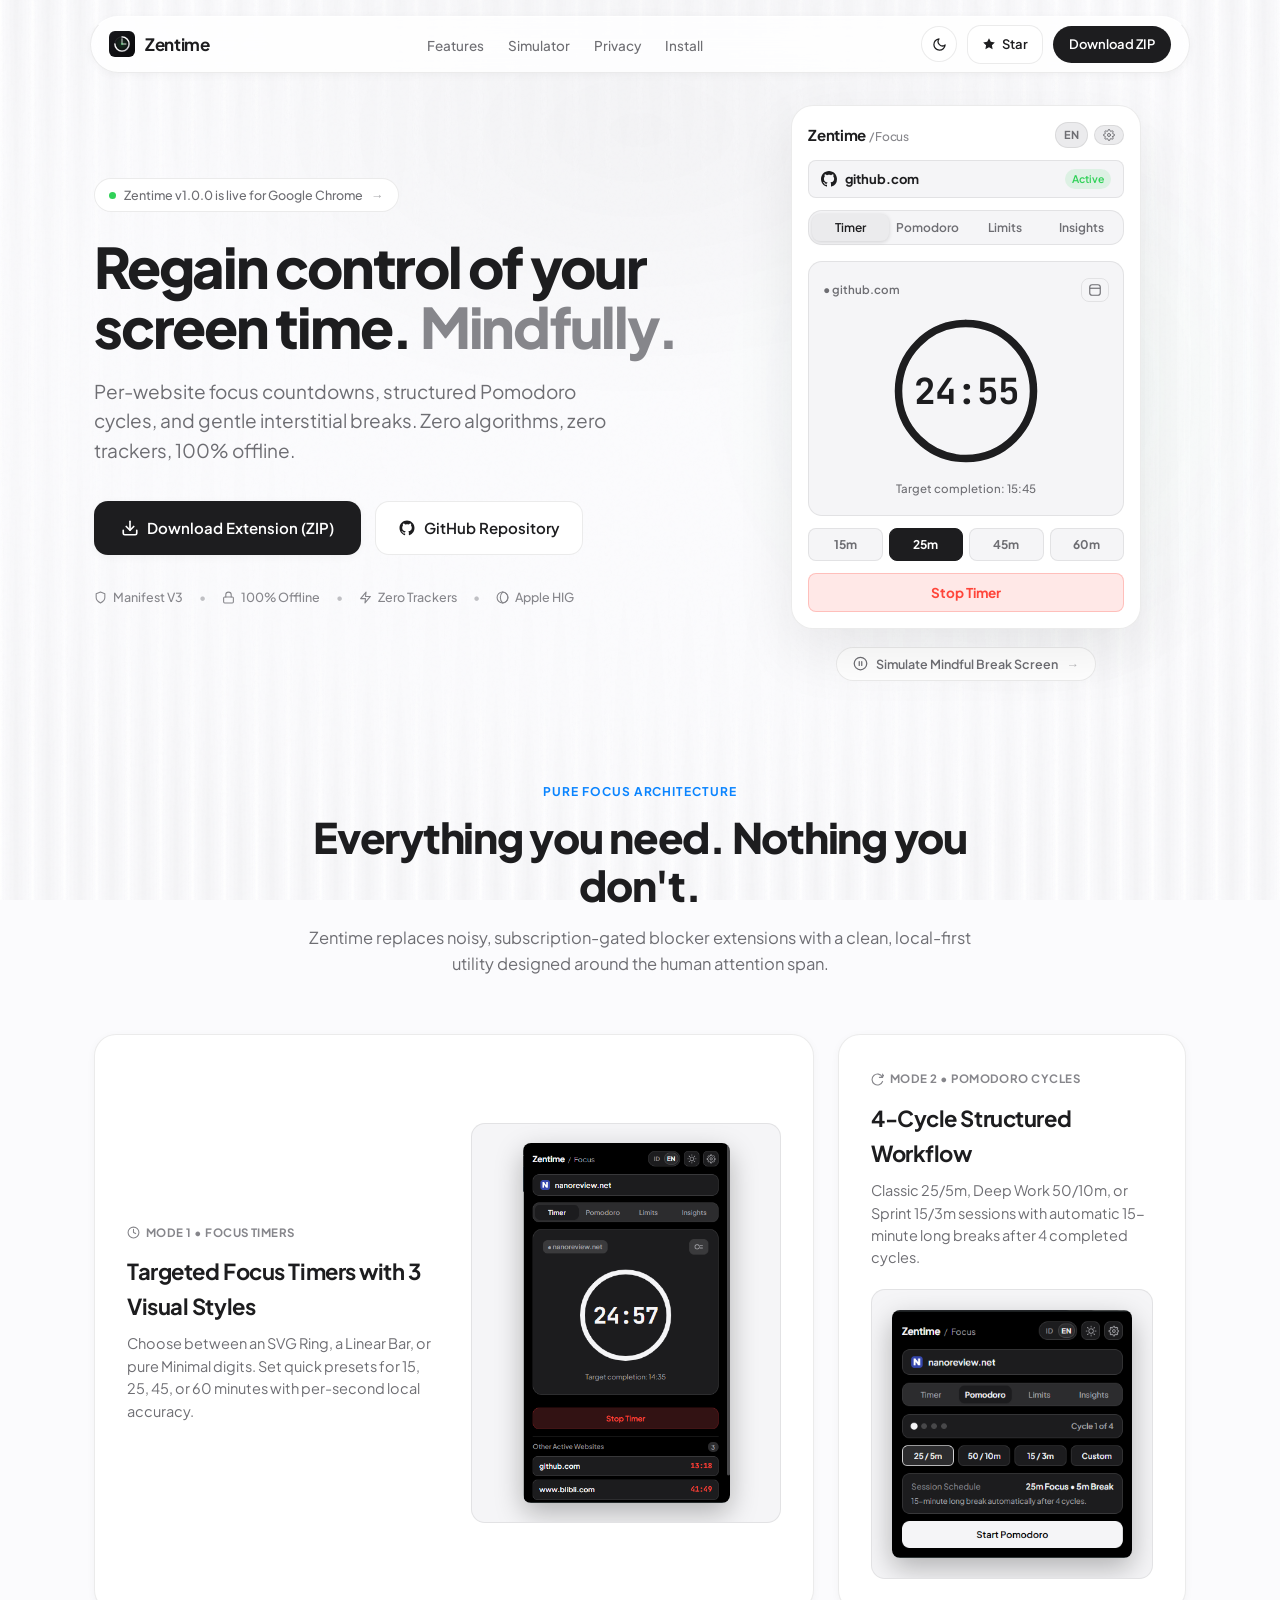
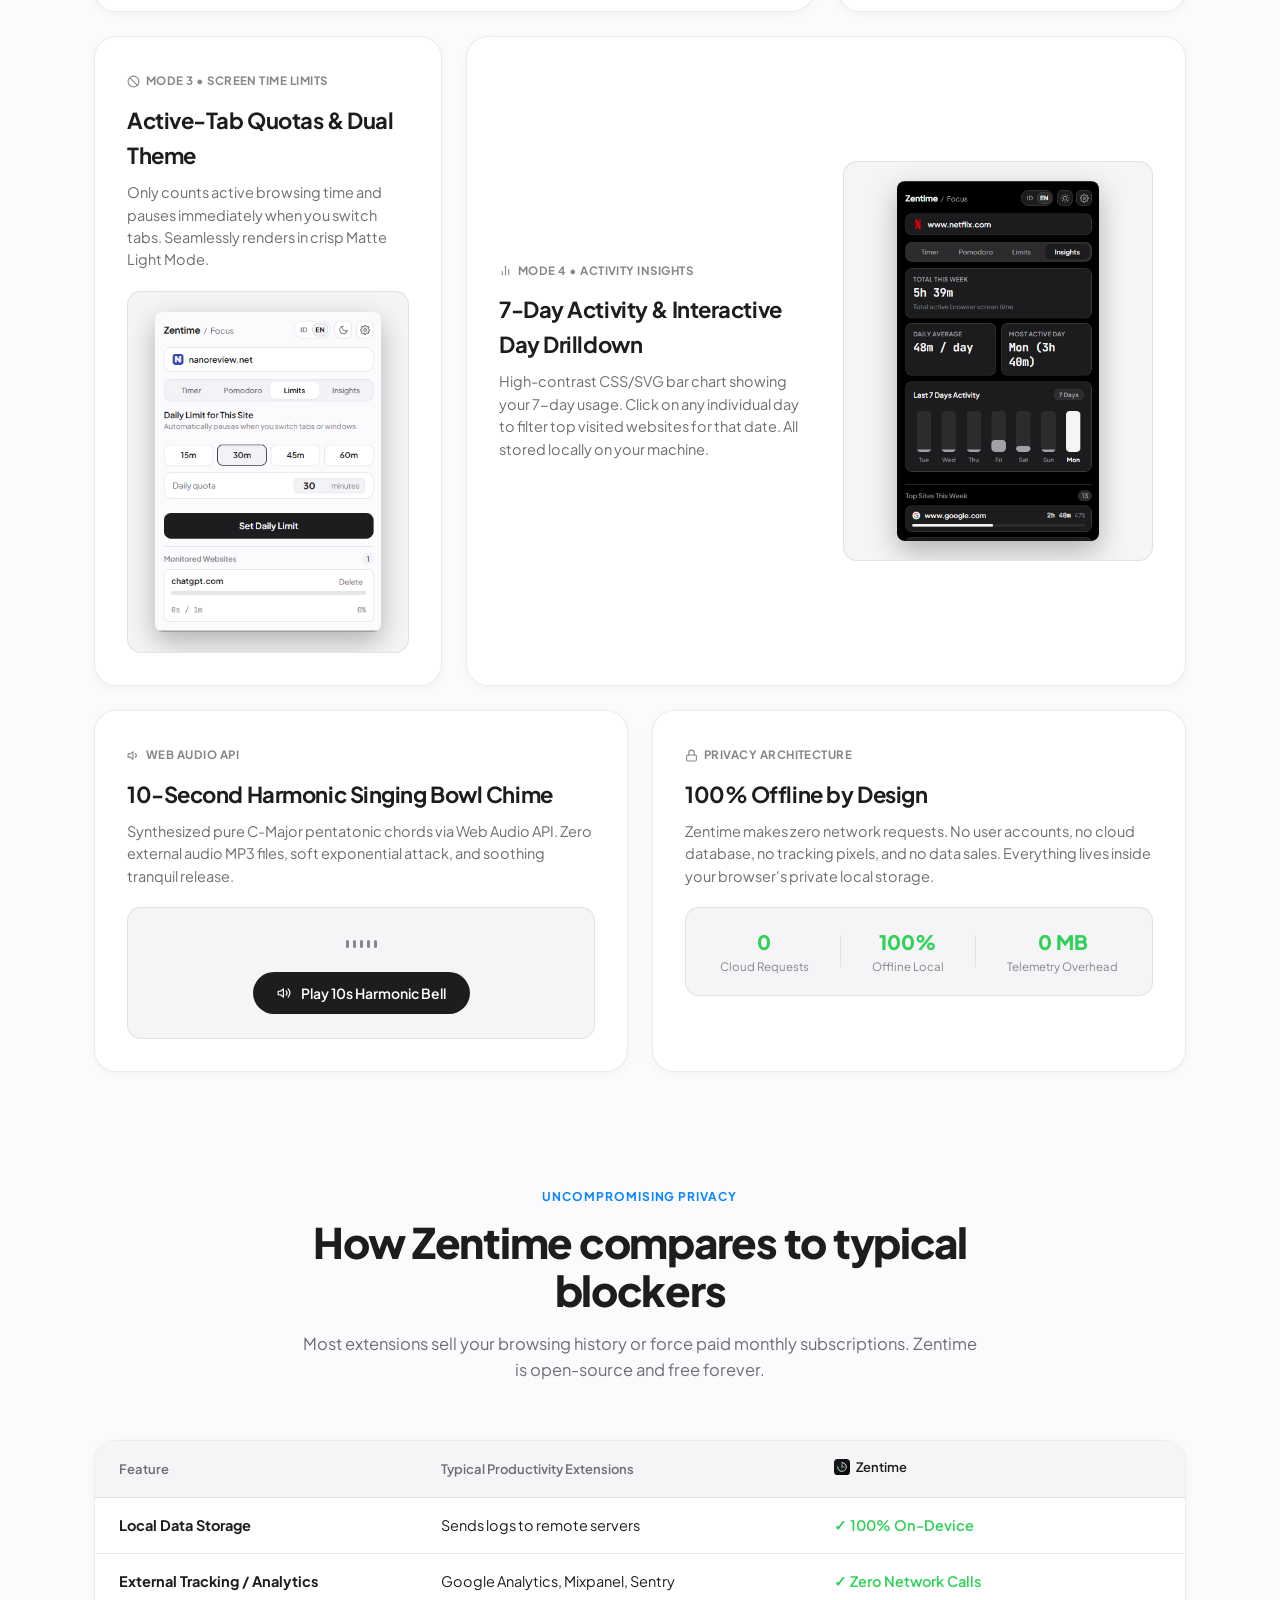
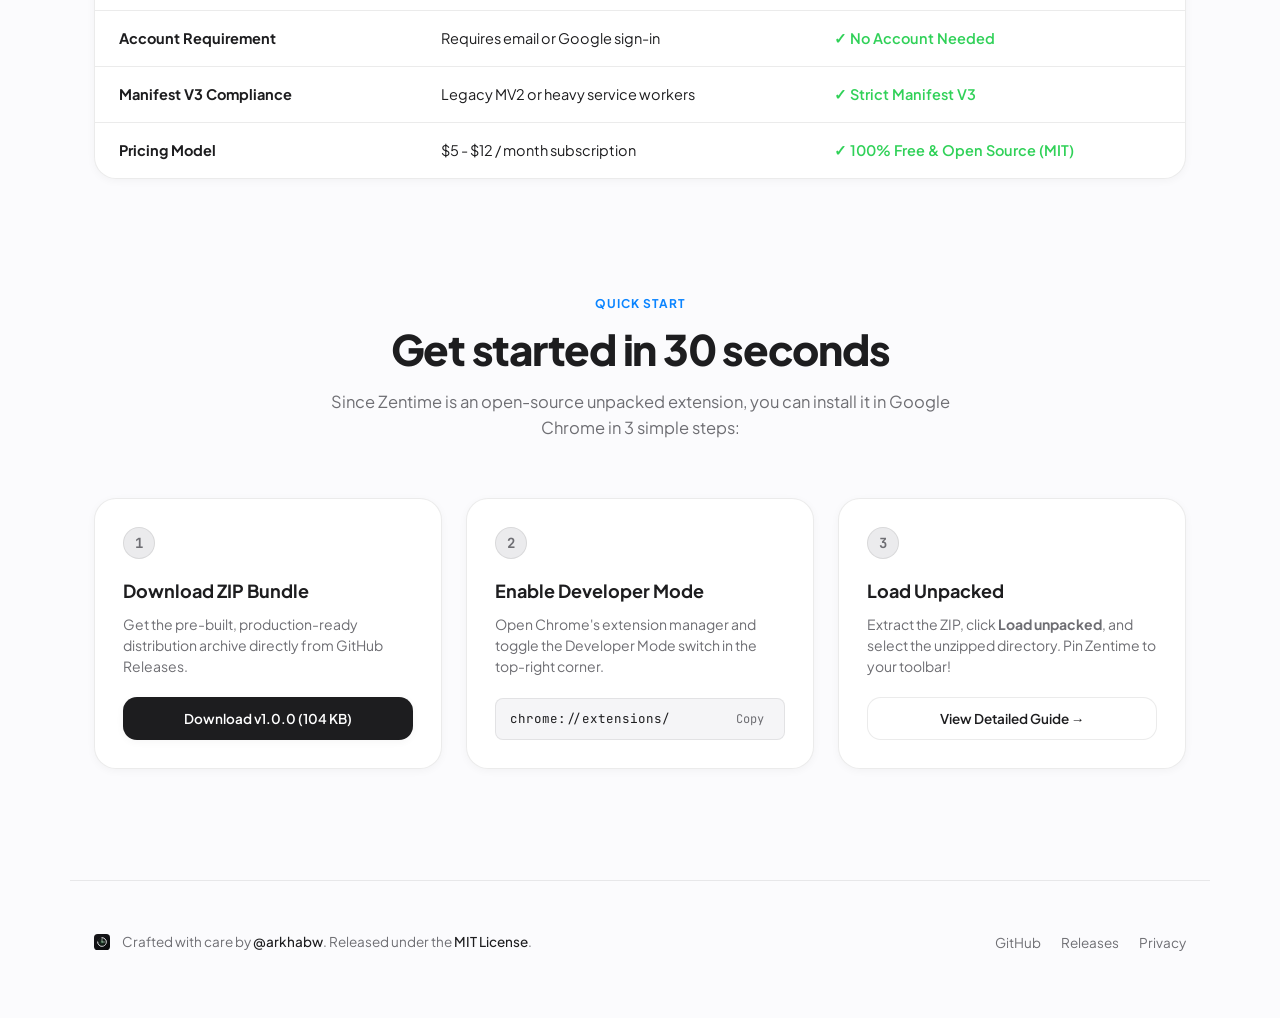
==== commit 49e0b2ea: "feat(showcase): implement taste-skill dynamic scroll reveal choreography" ====
--- a/docs/index.html
+++ b/docs/index.html
@@ -69,7 +69,7 @@
 
   <!-- Floating Navigation Bar -->
   <header class="navbar-wrapper">
-    <nav class="navbar">
+    <nav class="navbar" data-enter="fade" style="--enter-i: 0;">
       <a href="#" class="nav-brand">
         <img src="icons/icon.svg" alt="Zentime" class="nav-logo" width="26" height="26">
         <span>Zentime</span>
@@ -116,22 +116,22 @@
   <main>
     <section class="hero-section">
       <!-- Left Hero Content -->
-      <div class="hero-content scroll-reveal">
-        <a href="https://github.com/arkhabw/Zentime/releases/tag/v1.0.0" target="_blank" rel="noopener" class="version-pill">
+      <div class="hero-content">
+        <a href="https://github.com/arkhabw/Zentime/releases/tag/v1.0.0" target="_blank" rel="noopener" class="version-pill" data-enter style="--enter-i: 1;">
           <span class="pill-dot"></span>
           <span>Zentime v1.0.0 is live for Google Chrome</span>
           <span style="opacity: 0.6;">→</span>
         </a>
 
-        <h1 class="hero-title">
+        <h1 class="hero-title" data-enter style="--enter-i: 2;">
           Regain control of your screen time. <span>Mindfully.</span>
         </h1>
 
-        <p class="hero-desc">
+        <p class="hero-desc" data-enter style="--enter-i: 3;">
           Per-website focus countdowns, structured Pomodoro cycles, and gentle interstitial breaks. Zero algorithms, zero trackers, 100% offline.
         </p>
 
-        <div class="hero-ctas">
+        <div class="hero-ctas" data-enter style="--enter-i: 4;">
           <a href="https://github.com/arkhabw/Zentime/releases/download/v1.0.0/zentime-v1.0.0.zip" class="btn-primary">
             <svg width="18" height="18" viewBox="0 0 24 24" fill="none" stroke="currentColor" stroke-width="2.2" stroke-linecap="round" stroke-linejoin="round">
               <path d="M21 15v4a2 2 0 0 1-2 2H5a2 2 0 0 1-2-2v-4"></path>
@@ -149,7 +149,7 @@
           </a>
         </div>
 
-        <div class="hero-badges">
+        <div class="hero-badges" data-enter="fade" style="--enter-i: 5;">
           <span class="badge-item">
             <svg width="13" height="13" viewBox="0 0 24 24" fill="none" stroke="currentColor" stroke-width="2" stroke-linecap="round" stroke-linejoin="round"><path d="M12 22s8-4 8-10V5l-8-3-8 3v7c0 6 8 10 8 10z"/></svg>
             <span>Manifest V3</span>
@@ -173,7 +173,7 @@
       </div>
 
       <!-- Right: Interactive Live Simulator Widget -->
-      <div class="widget-container scroll-reveal" id="simulation">
+      <div class="widget-container" id="simulation" data-enter="scale" style="--enter-i: 3;">
         <div class="widget-frame">
           <!-- Widget Header -->
           <div class="widget-header">
@@ -296,7 +296,7 @@
               </div>
               <div class="sim-metric-card">
                 <span class="sim-metric-lbl" id="simAvgLabel">DAILY AVERAGE</span>
-                <div class="sim-metric-val" id="simAvgVal">48m / day</div>
+                <div class="sim-metric-val" id="simAvgVal">48m<span class="sim-metric-unit"> / day</span></div>
               </div>
               <div class="sim-metric-card">
                 <span class="sim-metric-lbl" id="simPeakLabel">MOST ACTIVE DAY</span>
@@ -343,17 +343,17 @@
 
     <!-- Bento Grid Showcase Section -->
     <section class="section-wrapper" id="features">
-      <div class="section-header scroll-reveal">
-        <span class="section-tag">Pure Focus Architecture</span>
-        <h2 class="section-title">Everything you need. Nothing you don't.</h2>
-        <p class="section-desc">
+      <div class="section-header">
+        <span class="section-tag" data-enter style="--enter-i: 0;">Pure Focus Architecture</span>
+        <h2 class="section-title" data-enter style="--enter-i: 1;">Everything you need. Nothing you don't.</h2>
+        <p class="section-desc" data-enter style="--enter-i: 2;">
           Zentime replaces noisy, subscription-gated blocker extensions with a clean, local-first utility designed around the human attention span.
         </p>
       </div>
 
       <div class="bento-grid">
         <!-- Card 1: Precision Focus Countdown -->
-        <div class="bento-card bento-col-8 scroll-reveal">
+        <div class="bento-card bento-col-8" data-enter="scale" style="--enter-i: 1;">
           <div class="bento-card-top">
             <span class="bento-badge">
               <svg width="13" height="13" viewBox="0 0 24 24" fill="none" stroke="currentColor" stroke-width="2" stroke-linecap="round" stroke-linejoin="round"><circle cx="12" cy="12" r="10"></circle><polyline points="12 6 12 12 16 14"></polyline></svg>
@@ -370,7 +370,7 @@
         </div>
 
         <!-- Card 2: Pomodoro Cycles -->
-        <div class="bento-card bento-col-4 scroll-reveal">
+        <div class="bento-card bento-col-4" data-enter="scale" style="--enter-i: 2;">
           <div class="bento-card-top">
             <span class="bento-badge">
               <svg width="13" height="13" viewBox="0 0 24 24" fill="none" stroke="currentColor" stroke-width="2" stroke-linecap="round" stroke-linejoin="round"><path d="M21.5 2v6h-6M21.34 15.57a10 10 0 1 1-.57-8.38l5.67-5.67"/></svg>
@@ -387,7 +387,7 @@
         </div>
 
         <!-- Card 3: Daily Quotas & Light Theme -->
-        <div class="bento-card bento-col-4 scroll-reveal">
+        <div class="bento-card bento-col-4" data-enter="scale" style="--enter-i: 1;">
           <div class="bento-card-top">
             <span class="bento-badge">
               <svg width="13" height="13" viewBox="0 0 24 24" fill="none" stroke="currentColor" stroke-width="2" stroke-linecap="round" stroke-linejoin="round"><circle cx="12" cy="12" r="10"></circle><line x1="4.93" y1="4.93" x2="19.07" y2="19.07"></line></svg>
@@ -404,7 +404,7 @@
         </div>
 
         <!-- Card 4: Screen Time Analytics -->
-        <div class="bento-card bento-col-8 scroll-reveal">
+        <div class="bento-card bento-col-8" data-enter="scale" style="--enter-i: 2;">
           <div class="bento-card-top">
             <span class="bento-badge">
               <svg width="13" height="13" viewBox="0 0 24 24" fill="none" stroke="currentColor" stroke-width="2" stroke-linecap="round" stroke-linejoin="round"><line x1="18" y1="20" x2="18" y2="10"></line><line x1="12" y1="20" x2="12" y2="4"></line><line x1="6" y1="20" x2="6" y2="14"></line></svg>
@@ -421,7 +421,7 @@
         </div>
 
         <!-- Card 5: Audio Chime -->
-        <div class="bento-card bento-col-6 scroll-reveal">
+        <div class="bento-card bento-col-6" data-enter="scale" style="--enter-i: 1;">
           <div class="bento-card-top">
             <span class="bento-badge">
               <svg width="13" height="13" viewBox="0 0 24 24" fill="none" stroke="currentColor" stroke-width="2" stroke-linecap="round" stroke-linejoin="round"><polygon points="11 5 6 9 2 9 2 15 6 15 11 19 11 5"></polygon><path d="M15.54 8.46a5 5 0 0 1 0 7.07"></path></svg>
@@ -448,7 +448,7 @@
         </div>
 
         <!-- Card 6: Zero Telemetry Guarantee -->
-        <div class="bento-card bento-col-6 scroll-reveal">
+        <div class="bento-card bento-col-6" data-enter="scale" style="--enter-i: 2;">
           <div class="bento-card-top">
             <span class="bento-badge">
               <svg width="13" height="13" viewBox="0 0 24 24" fill="none" stroke="currentColor" stroke-width="2" stroke-linecap="round" stroke-linejoin="round"><rect x="3" y="11" width="18" height="11" rx="2" ry="2"></rect><path d="M7 11V7a5 5 0 0 1 10 0v4"></path></svg>
@@ -481,15 +481,15 @@
 
     <!-- Comparison & Privacy Section -->
     <section class="section-wrapper" id="privacy">
-      <div class="section-header scroll-reveal">
-        <span class="section-tag">Uncompromising Privacy</span>
-        <h2 class="section-title">How Zentime compares to typical blockers</h2>
-        <p class="section-desc">
+      <div class="section-header">
+        <span class="section-tag" data-enter style="--enter-i: 0;">Uncompromising Privacy</span>
+        <h2 class="section-title" data-enter style="--enter-i: 1;">How Zentime compares to typical blockers</h2>
+        <p class="section-desc" data-enter style="--enter-i: 2;">
           Most extensions sell your browsing history or force paid monthly subscriptions. Zentime is open-source and free forever.
         </p>
       </div>
 
-      <div class="privacy-table-card scroll-reveal">
+      <div class="privacy-table-card" data-enter="scale" style="--enter-i: 1;">
         <table class="comparison-table">
           <thead>
             <tr>
@@ -536,17 +536,17 @@
 
     <!-- 3-Step Installation Section -->
     <section class="section-wrapper" id="download">
-      <div class="section-header scroll-reveal">
-        <span class="section-tag">Quick Start</span>
-        <h2 class="section-title">Get started in 30 seconds</h2>
-        <p class="section-desc">
+      <div class="section-header">
+        <span class="section-tag" data-enter style="--enter-i: 0;">Quick Start</span>
+        <h2 class="section-title" data-enter style="--enter-i: 1;">Get started in 30 seconds</h2>
+        <p class="section-desc" data-enter style="--enter-i: 2;">
           Since Zentime is an open-source unpacked extension, you can install it in Google Chrome in 3 simple steps:
         </p>
       </div>
 
-      <div class="steps-grid scroll-reveal">
+      <div class="steps-grid">
         <!-- Step 1 -->
-        <div class="step-card">
+        <div class="step-card" data-enter="scale" style="--enter-i: 1;">
           <div class="step-num">1</div>
           <h3 class="step-title">Download ZIP Bundle</h3>
           <p class="step-desc">
@@ -558,7 +558,7 @@
         </div>
 
         <!-- Step 2 -->
-        <div class="step-card">
+        <div class="step-card" data-enter="scale" style="--enter-i: 2;">
           <div class="step-num">2</div>
           <h3 class="step-title">Enable Developer Mode</h3>
           <p class="step-desc">
@@ -571,7 +571,7 @@
         </div>
 
         <!-- Step 3 -->
-        <div class="step-card">
+        <div class="step-card" data-enter="scale" style="--enter-i: 3;">
           <div class="step-num">3</div>
           <h3 class="step-title">Load Unpacked</h3>
           <p class="step-desc">
@@ -632,7 +632,7 @@
   </div>
 
   <!-- Footer -->
-  <footer class="footer">
+  <footer class="footer" data-enter="fade" style="--enter-i: 0;">
     <div class="footer-left">
       <img src="icons/icon.svg" alt="" width="16" height="16">
       <span class="footer-text">
--- a/docs/landing.css
+++ b/docs/landing.css
@@ -54,6 +54,10 @@
 
   --ease-spring: cubic-bezier(0.16, 1, 0.3, 1);
   --ease-smooth: cubic-bezier(0.4, 0, 0.2, 1);
+  --ease-out-expo: cubic-bezier(0.16, 1, 0.3, 1);
+  --t-enter: 0.85s;
+  --t-stagger: 65ms;
+  --rise: 20px;
 
   --shadow-sm: 0 2px 8px rgba(0, 0, 0, 0.2);
   --shadow-md: 0 8px 30px rgba(0, 0, 0, 0.35);
@@ -1076,10 +1080,26 @@
 
 .sim-metric-val {
   font-family: var(--font-mono);
-  font-size: 16px;
+  font-size: 15px;
   font-weight: 700;
   color: var(--text-main);
   letter-spacing: -0.02em;
+  white-space: nowrap;
+  overflow: hidden;
+  text-overflow: ellipsis;
+}
+
+.sim-metric-card.sim-metric-full .sim-metric-val {
+  font-size: 19px;
+}
+
+.sim-metric-unit {
+  font-size: 11px;
+  font-weight: 600;
+  color: var(--text-muted);
+  font-family: var(--font-sans);
+  letter-spacing: 0;
+  margin-left: 2px;
 }
 
 .sim-metric-sub {
@@ -1946,18 +1966,79 @@
 }
 
 /* -------------------------------------------------------------
-   Scroll Animations
+   Taste-Skill Dynamic Stagger Scroll Architecture
+   Reverse-engineered from tasteskill.dev (Emil Kowalski / Vercel style)
+   Granular micro-stagger, exponential spring curves, and scale reveals
    ------------------------------------------------------------- */
+@media (prefers-reduced-motion: no-preference) {
+  html.enter-ready [data-enter]:not([data-entered]) {
+    opacity: 0;
+    transform: translate3d(0, var(--rise, 20px), 0);
+    pointer-events: none;
+  }
+
+  html.enter-ready [data-enter="scale"]:not([data-entered]) {
+    opacity: 0;
+    transform: translate3d(0, calc(var(--rise, 20px) * 1.4), 0) scale(0.96);
+    pointer-events: none;
+  }
+
+  html.enter-ready [data-enter="fade"]:not([data-entered]) {
+    opacity: 0;
+    transform: none;
+    pointer-events: none;
+  }
+
+  html.enter-ready [data-enter] {
+    transition: opacity var(--t-enter) var(--ease-out-expo),
+                transform var(--t-enter) var(--ease-out-expo);
+    transition-delay: calc(var(--enter-i, 0) * var(--t-stagger));
+    will-change: opacity, transform;
+  }
+}
+
+/* Fallback for legacy .scroll-reveal class */
 .scroll-reveal {
   opacity: 0;
-  transform: translateY(28px);
-  transition: opacity 0.85s var(--ease-spring), transform 0.85s var(--ease-spring);
+  transform: translateY(20px);
+  transition: opacity var(--t-enter) var(--ease-out-expo),
+              transform var(--t-enter) var(--ease-out-expo);
   will-change: opacity, transform;
 }
 
 .scroll-reveal.is-revealed {
   opacity: 1;
   transform: translateY(0);
+}
+
+/* Instant response for user interactions without lingering stagger delay */
+.bento-card:hover,
+.step-card:hover,
+.widget-frame:hover,
+.btn-primary:hover,
+.btn-secondary:hover,
+.btn-nav-download:hover,
+.btn-trigger-simulator:hover,
+.chime-btn:hover {
+  transition-delay: 0s !important;
+}
+
+/* Accessibility: respect user prefers-reduced-motion */
+@media (prefers-reduced-motion: reduce) {
+  html.enter-ready [data-enter]:not([data-entered]) {
+    opacity: 0;
+  }
+
+  html.enter-ready [data-enter] {
+    transition: opacity 0.3s ease;
+    transition-delay: 0s !important;
+  }
+
+  .scroll-reveal {
+    opacity: 1 !important;
+    transform: none !important;
+    transition: none !important;
+  }
 }
 
 /* -------------------------------------------------------------
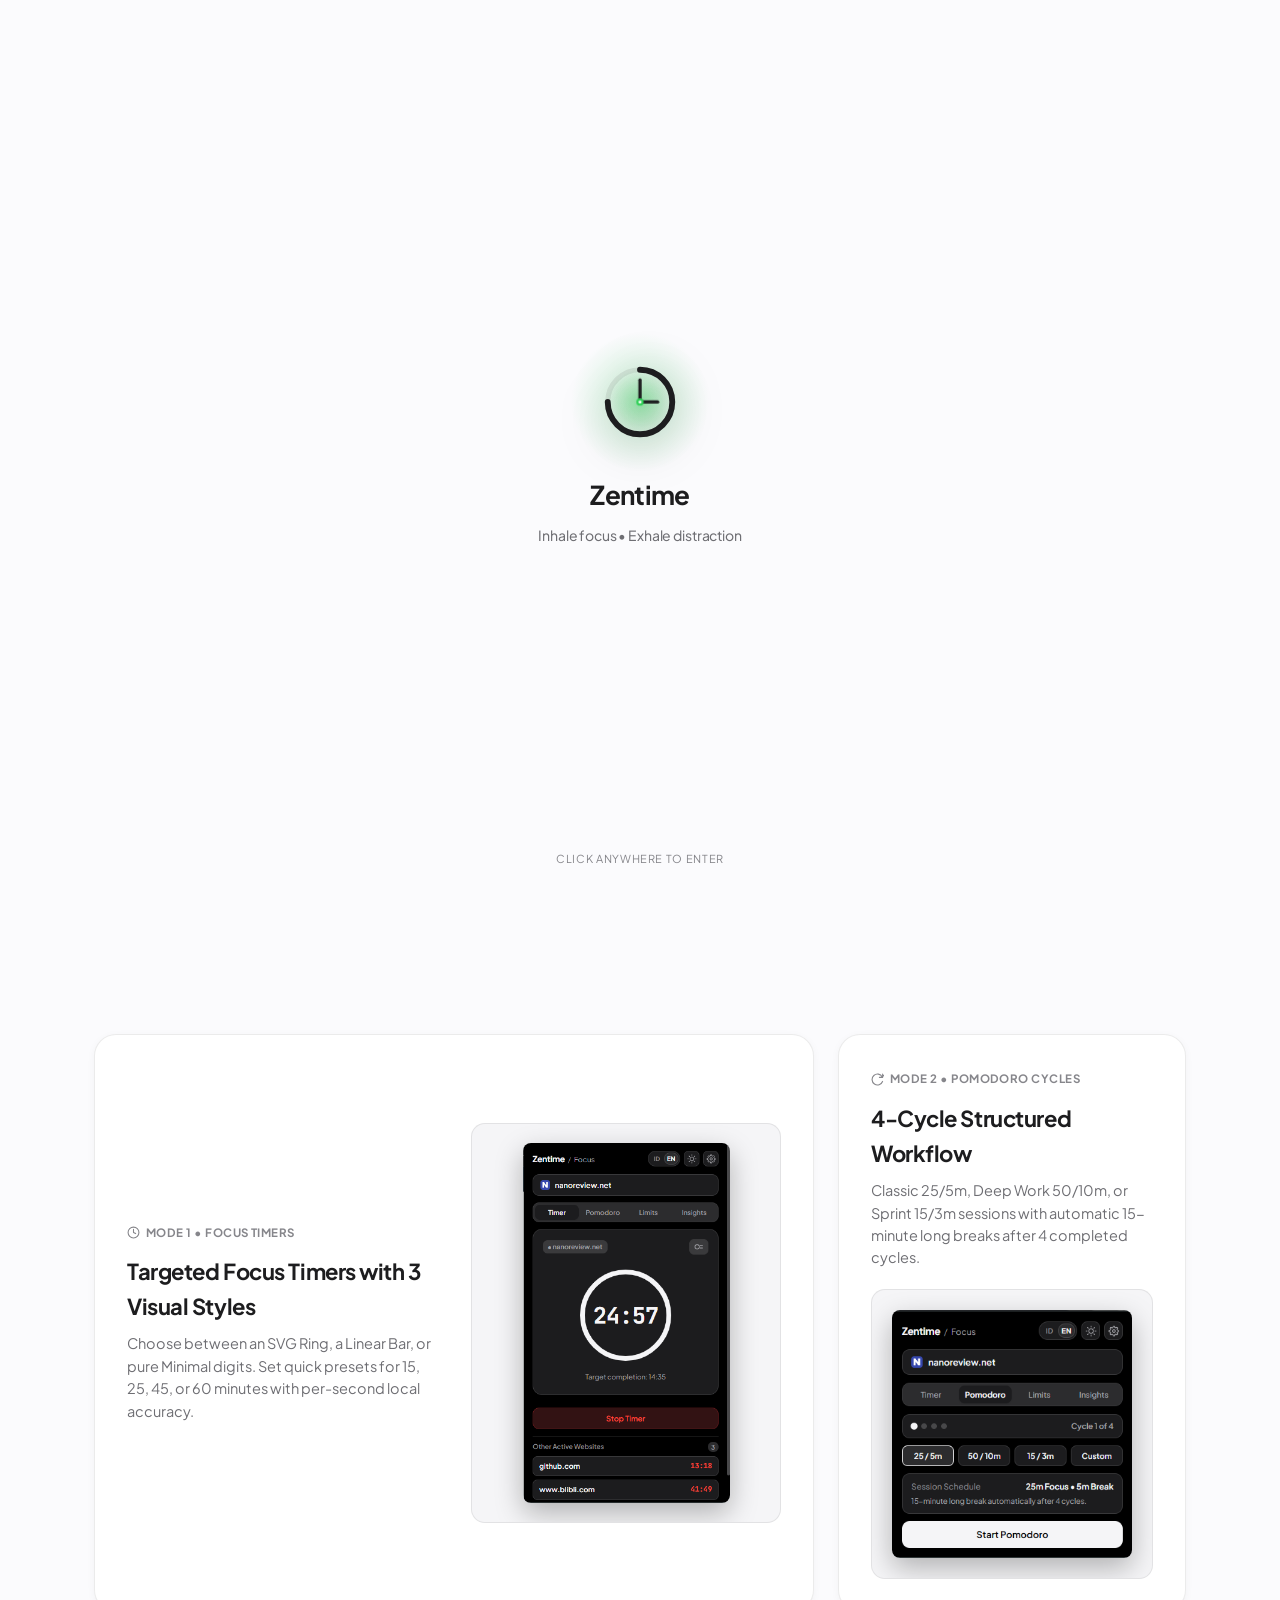
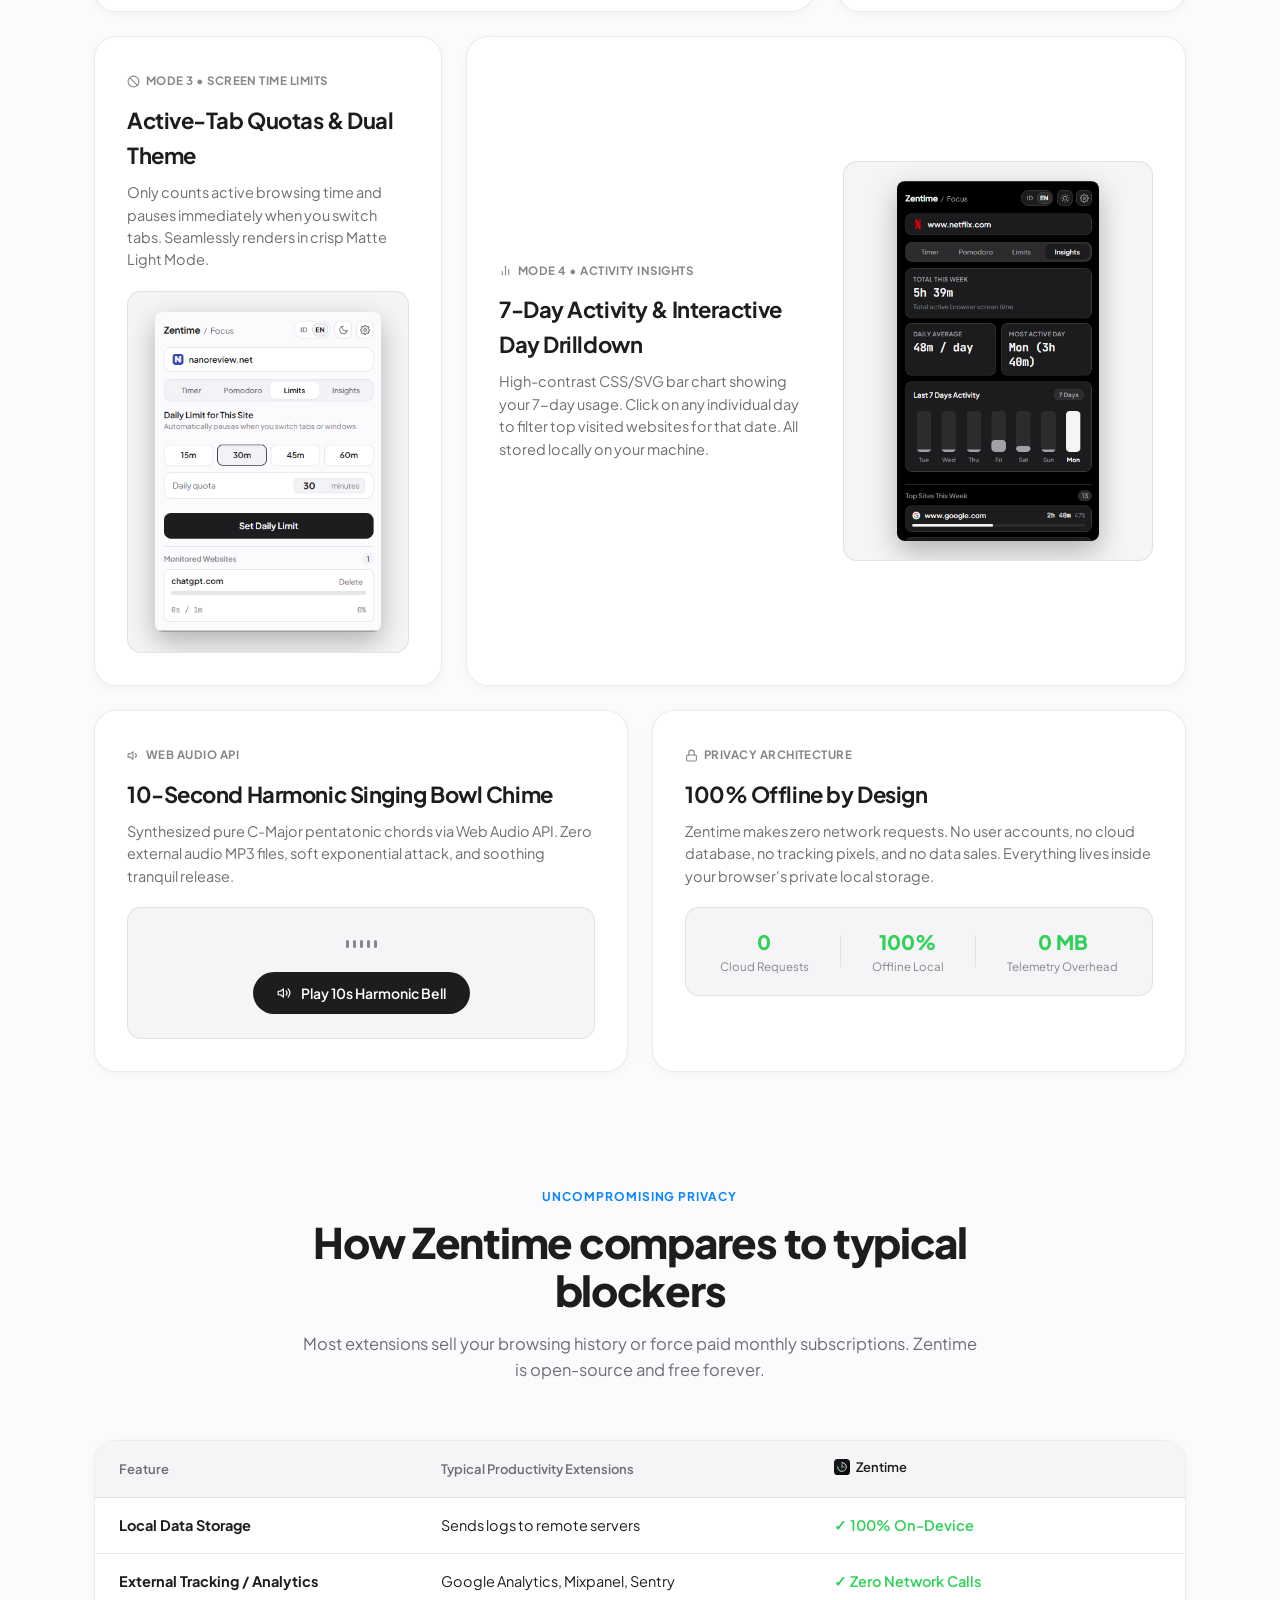
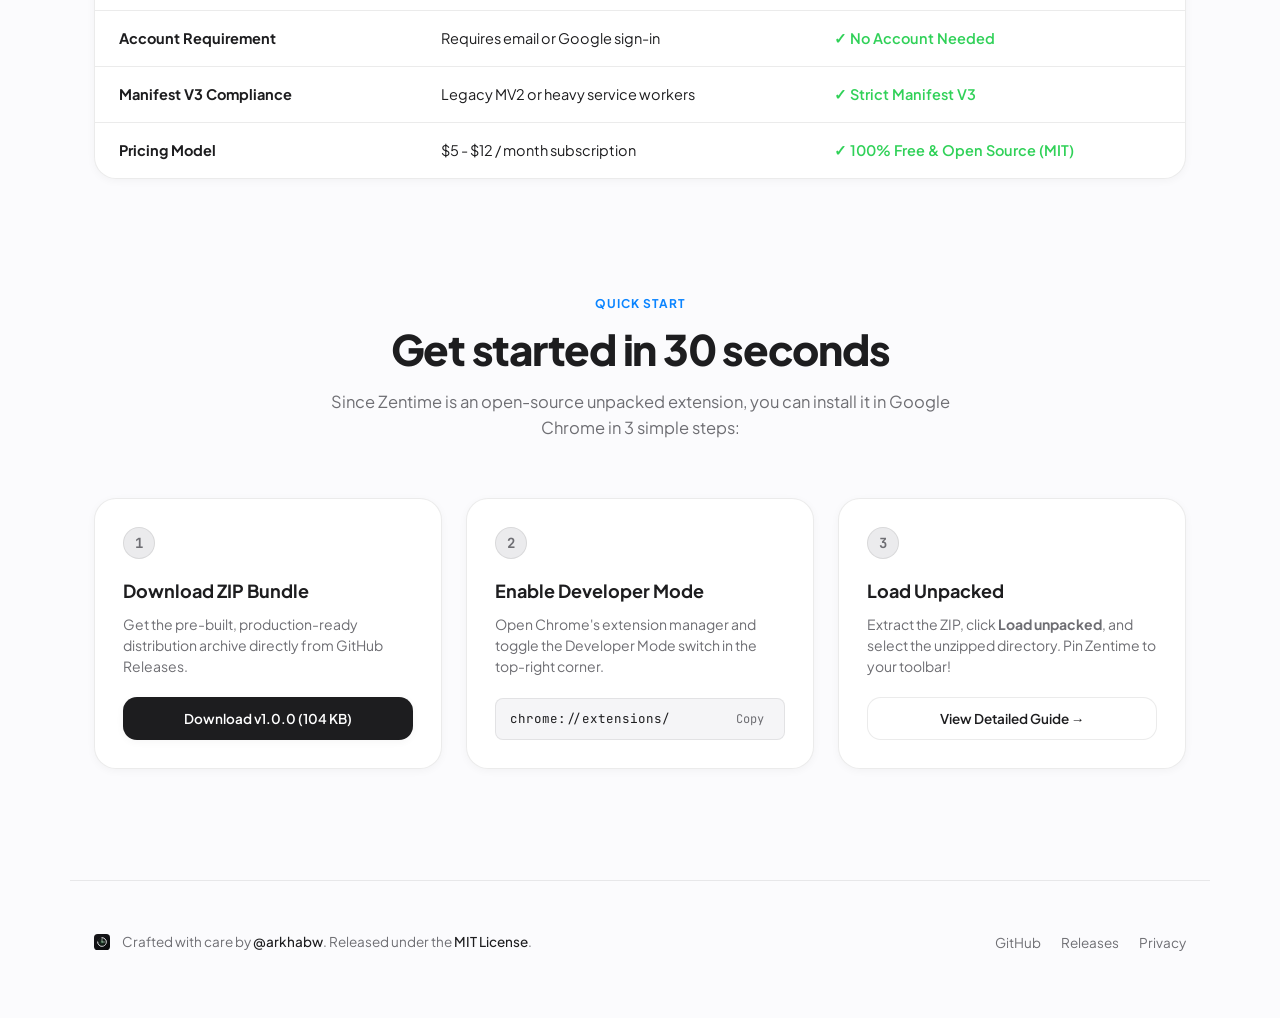
==== commit adce9ec8: "fix(showcase): optimize mobile floating navbar layout, prevent text wrap, and tune touch targets" ====
--- a/docs/index.html
+++ b/docs/index.html
@@ -99,7 +99,7 @@
             <path d="M21 12.79A9 9 0 1 1 11.21 3 7 7 0 0 0 21 12.79z"></path>
           </svg>
         </button>
-        <a href="https://github.com/arkhabw/Zentime" target="_blank" rel="noopener noreferrer" class="btn-secondary" style="padding: 8px 14px; font-size: 13px; display: inline-flex; align-items: center; gap: 6px;">
+        <a href="https://github.com/arkhabw/Zentime" target="_blank" rel="noopener noreferrer" class="nav-btn-star" aria-label="Star Zentime on GitHub">
           <svg width="14" height="14" viewBox="0 0 24 24" fill="currentColor">
             <path d="M12 2l3.09 6.26L22 9.27l-5 4.87 1.18 6.88L12 17.77l-6.18 3.25L7 14.14 2 9.27l6.91-1.01L12 2z"/>
           </svg>
--- a/docs/landing.css
+++ b/docs/landing.css
@@ -318,10 +318,10 @@
 }
 
 .welcome-sub {
-  font-size: 13.5px;
-  color: var(--text-muted);
-  font-family: var(--font-mono);
-  letter-spacing: 0.02em;
+  font-size: 14px;
+  font-weight: 450;
+  color: var(--text-muted);
+  letter-spacing: -0.01em;
   opacity: 0;
   transform: translateY(8px);
   animation: welcomeTextFadeUp 0.8s cubic-bezier(0.16, 1, 0.3, 1) 0.75s forwards;
@@ -408,7 +408,7 @@
    ------------------------------------------------------------- */
 .navbar-wrapper {
   position: sticky;
-  top: 16px;
+  top: max(14px, env(safe-area-inset-top, 14px));
   width: 100%;
   max-width: 1140px;
   margin: 0 auto;
@@ -429,6 +429,7 @@
   padding: 8px 18px;
   box-shadow: var(--shadow-sm);
   transition: border-color 0.2s ease, background 0.2s ease;
+  box-sizing: border-box;
 }
 
 [data-theme="light"] .navbar {
@@ -444,11 +445,13 @@
   font-weight: 700;
   font-size: 17px;
   letter-spacing: -0.02em;
+  flex-shrink: 0;
 }
 
 .nav-logo {
   width: 26px;
   height: 26px;
+  flex-shrink: 0;
 }
 
 .nav-links {
@@ -474,6 +477,7 @@
   display: flex;
   align-items: center;
   gap: 10px;
+  flex-shrink: 0;
 }
 
 .theme-toggle-btn {
@@ -487,6 +491,8 @@
   align-items: center;
   justify-content: center;
   cursor: pointer;
+  flex-shrink: 0;
+  position: relative;
   transition: background 0.15s ease, border-color 0.15s ease;
 }
 
@@ -495,9 +501,35 @@
   border-color: var(--border-strong);
 }
 
+.nav-btn-star {
+  display: inline-flex;
+  align-items: center;
+  justify-content: center;
+  gap: 6px;
+  padding: 8px 14px;
+  font-size: 13px;
+  font-weight: 500;
+  text-decoration: none;
+  border-radius: var(--radius-full);
+  background: var(--bg-surface);
+  border: 1px solid var(--border);
+  color: var(--text-main);
+  white-space: nowrap;
+  flex-shrink: 0;
+  position: relative;
+  transition: background 0.15s ease, border-color 0.15s ease, transform 0.15s var(--ease-spring);
+}
+
+.nav-btn-star:hover {
+  background: var(--bg-subtle);
+  border-color: var(--border-strong);
+  transform: translateY(-1px);
+}
+
 .btn-nav-download {
   display: inline-flex;
   align-items: center;
+  justify-content: center;
   gap: 6px;
   background: var(--brand);
   color: var(--text-inverse);
@@ -506,6 +538,8 @@
   font-size: 13px;
   font-weight: 600;
   text-decoration: none;
+  white-space: nowrap;
+  flex-shrink: 0;
   transition: transform 0.15s var(--ease-spring), opacity 0.15s ease;
 }
 
@@ -2018,6 +2052,7 @@
 .btn-primary:hover,
 .btn-secondary:hover,
 .btn-nav-download:hover,
+.nav-btn-star:hover,
 .btn-trigger-simulator:hover,
 .chime-btn:hover {
   transition-delay: 0s !important;
@@ -2082,3 +2117,98 @@
     display: none;
   }
 }
+
+@media (max-width: 768px) {
+  .navbar-wrapper {
+    top: max(12px, env(safe-area-inset-top, 12px));
+    padding: 0 16px;
+  }
+
+  .navbar {
+    padding: 6px 14px;
+  }
+}
+
+@media (max-width: 640px) {
+  .navbar-wrapper {
+    top: max(10px, env(safe-area-inset-top, 10px));
+    padding: 0 12px;
+  }
+
+  .navbar {
+    padding: 5px 8px 5px 12px;
+    height: 46px;
+  }
+
+  .nav-brand {
+    font-size: 15px;
+    gap: 8px;
+  }
+
+  .nav-logo {
+    width: 22px;
+    height: 22px;
+  }
+
+  .nav-actions {
+    gap: 6px;
+  }
+
+  .theme-toggle-btn {
+    width: 34px;
+    height: 34px;
+  }
+
+  .nav-btn-star {
+    width: 34px;
+    height: 34px;
+    padding: 0;
+  }
+
+  .nav-btn-star span {
+    display: none; /* Hide 'Star' label on phone widths to prevent horizontal crowding */
+  }
+
+  /* Expand tap target for small touchscreens */
+  .theme-toggle-btn::after,
+  .nav-btn-star::after {
+    content: "";
+    position: absolute;
+    top: -5px;
+    bottom: -5px;
+    left: -5px;
+    right: -5px;
+  }
+
+  .btn-nav-download {
+    padding: 0 12px;
+    height: 34px;
+    font-size: 12px;
+    box-sizing: border-box;
+  }
+}
+
+@media (max-width: 380px) {
+  .navbar-wrapper {
+    padding: 0 8px;
+  }
+
+  .navbar {
+    padding: 4px 6px 4px 10px;
+    height: 44px;
+  }
+
+  .nav-brand span {
+    font-size: 14px;
+  }
+
+  .nav-btn-star {
+    display: none; /* Ultra-compact screens hide star to give download full priority */
+  }
+
+  .btn-nav-download {
+    padding: 0 10px;
+    font-size: 11px;
+    height: 32px;
+  }
+}
